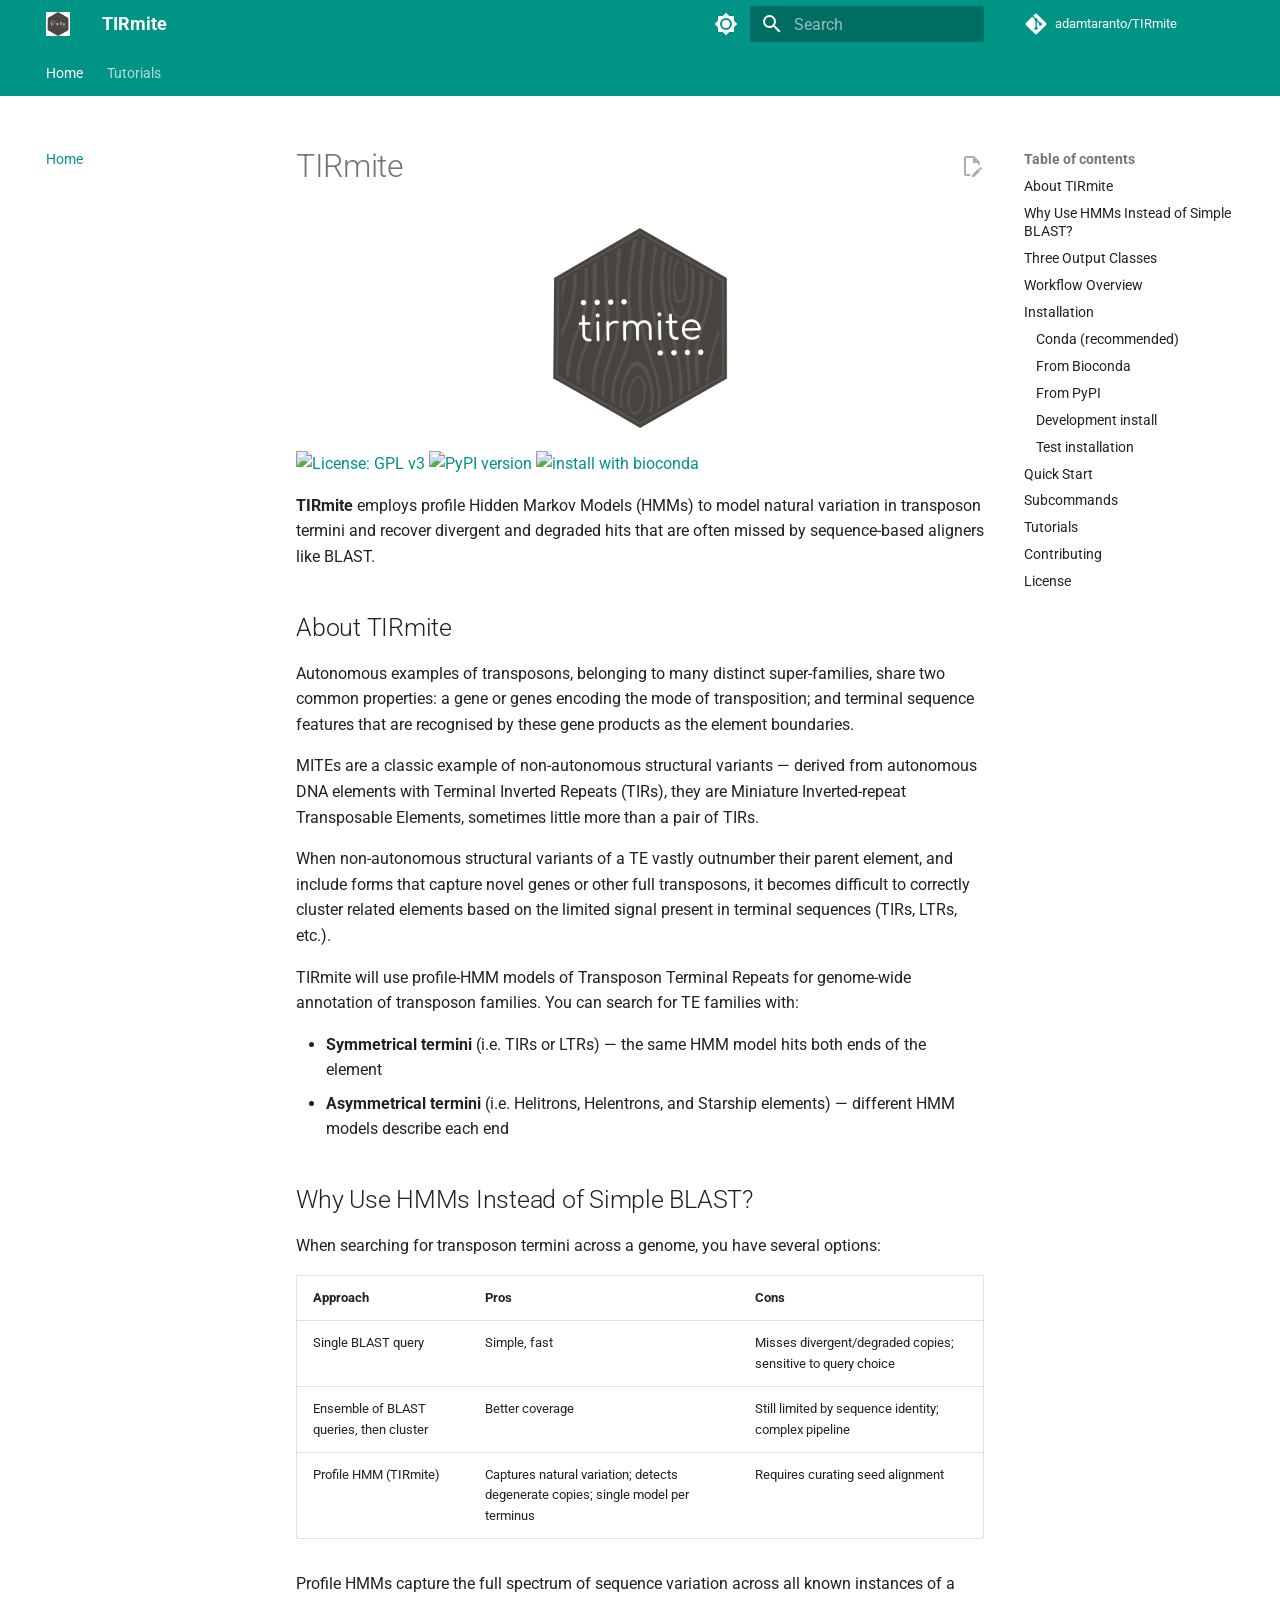
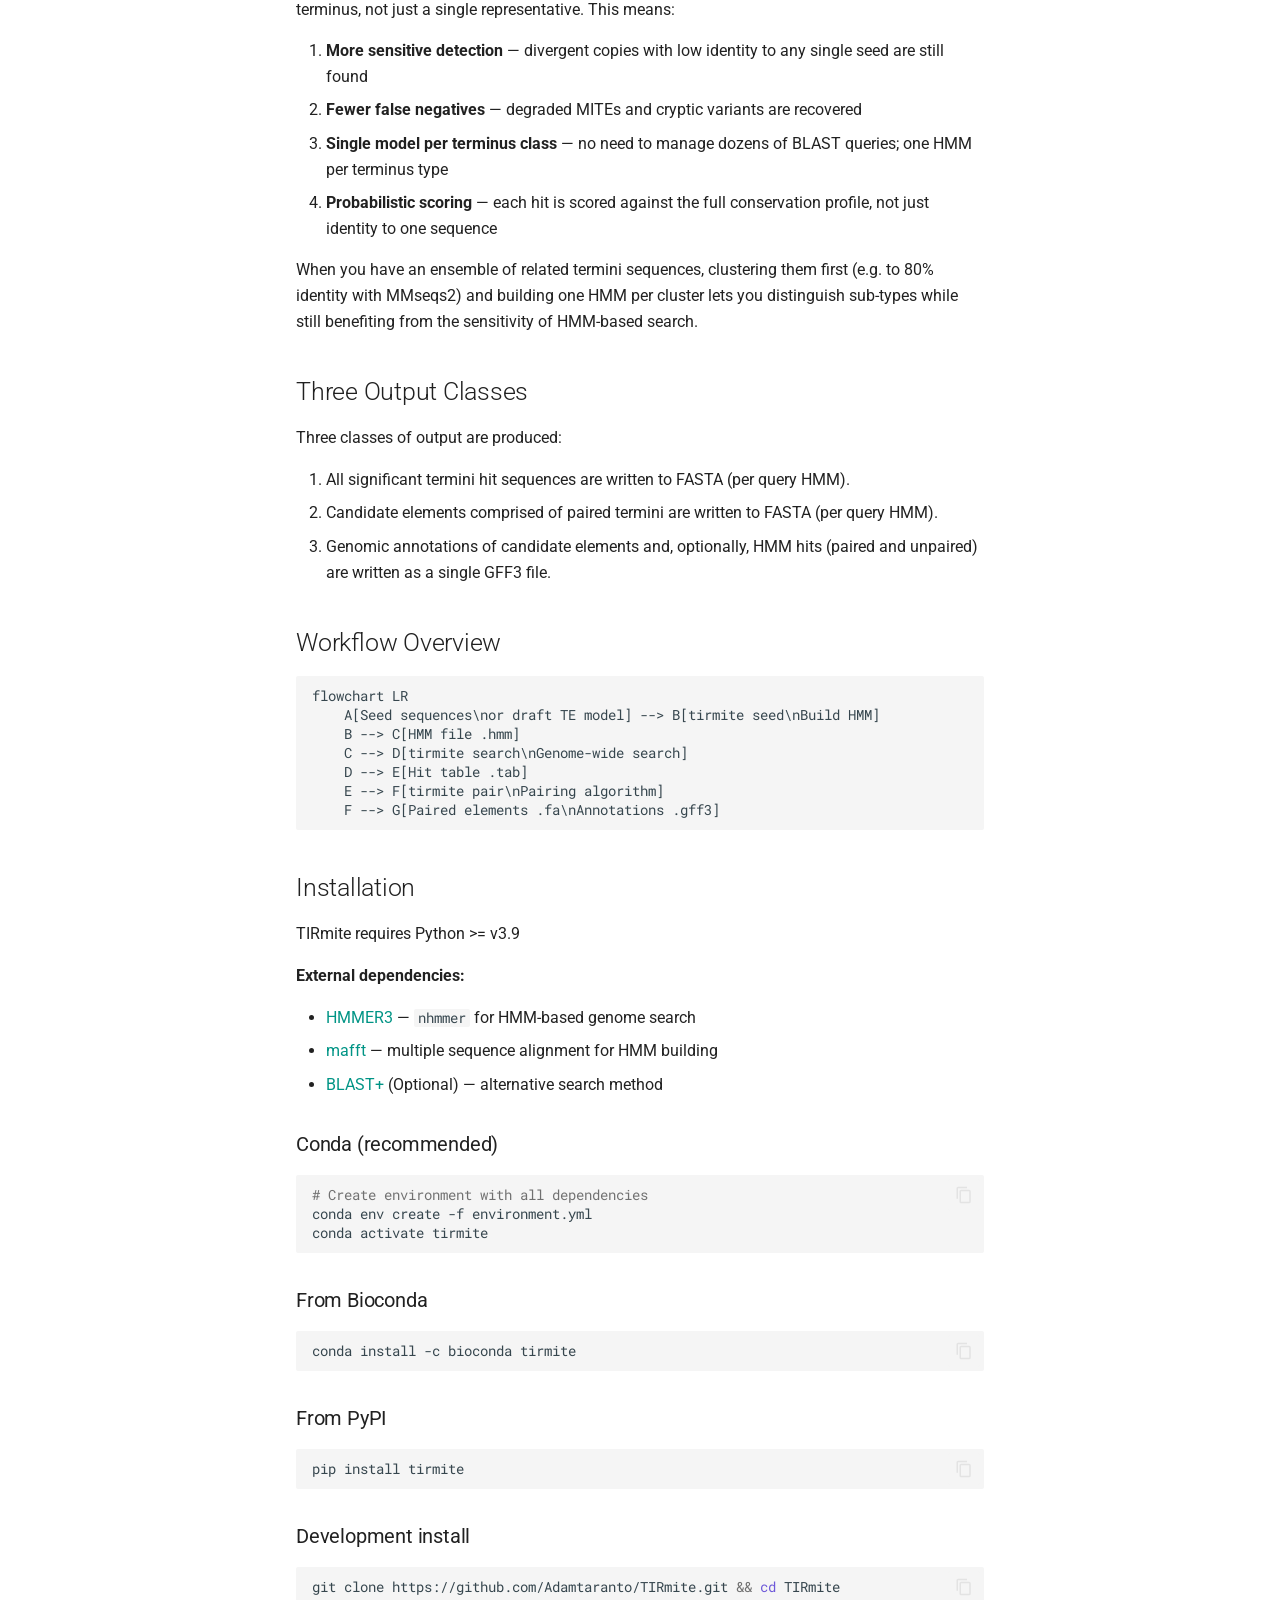
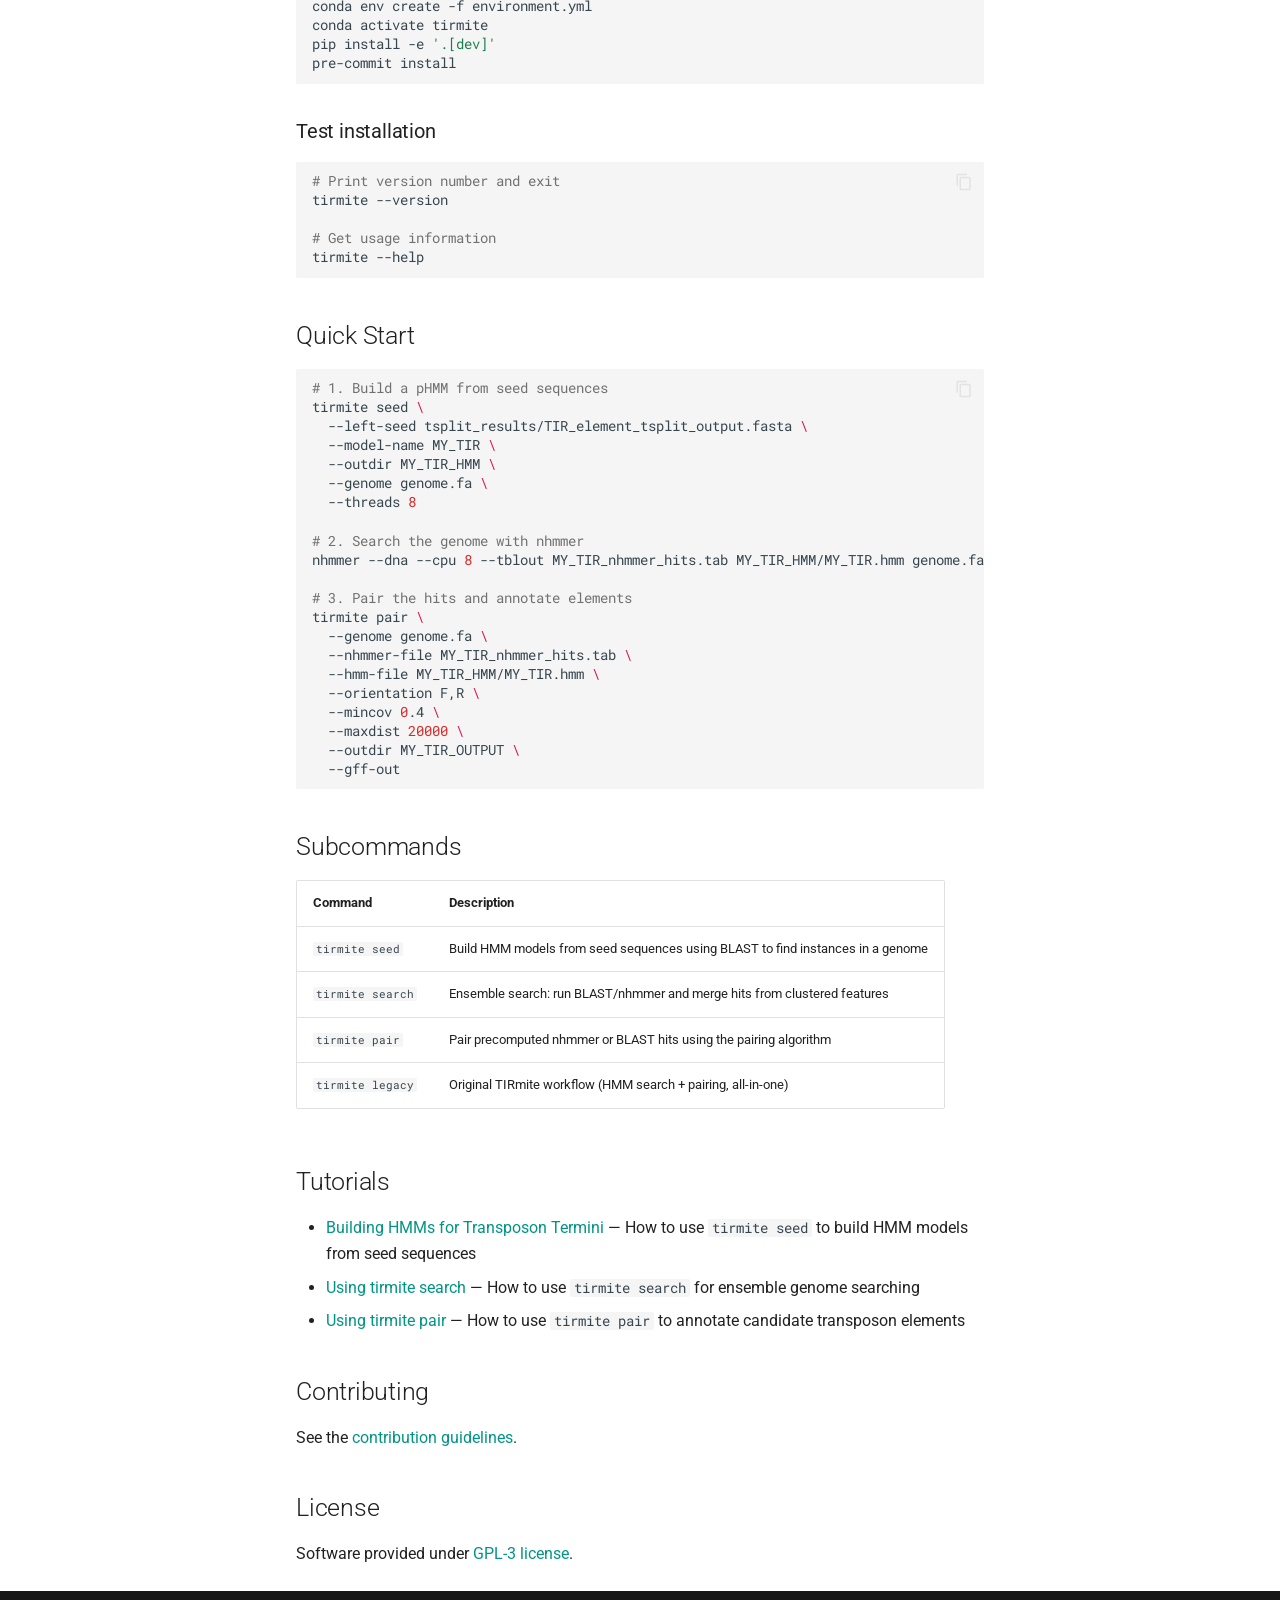
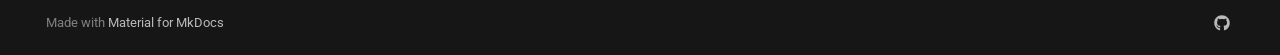
==== index.html @ 6773e0d7 "Deployed 246acc9 with MkDocs version: 1.6.1" ====
<!doctype html>
<html lang="en" class="no-js">
  <head>
    
      <meta charset="utf-8">
      <meta name="viewport" content="width=device-width,initial-scale=1">
      
        <meta name="description" content="Map profile HMMs of transposon termini to genomic sequences for annotation of cryptic transposon variants.">
      
      
        <meta name="author" content="Adam Taranto">
      
      
        <link rel="canonical" href="https://adamtaranto.github.io/TIRmite/">
      
      
      
        <link rel="next" href="tutorials/building-hmms/">
      
      
        
      
      
      <link rel="icon" href="tirmite_hexlogo.jpg">
      <meta name="generator" content="mkdocs-1.6.1, mkdocs-material-9.7.6">
    
    
      
        <title>TIRmite</title>
      
    
    
      <link rel="stylesheet" href="assets/stylesheets/main.484c7ddc.min.css">
      
        
        <link rel="stylesheet" href="assets/stylesheets/palette.ab4e12ef.min.css">
      
      


    
    
      
    
    
      
        
        
        <link rel="preconnect" href="https://fonts.gstatic.com" crossorigin>
        <link rel="stylesheet" href="https://fonts.googleapis.com/css?family=Roboto:300,300i,400,400i,700,700i%7CRoboto+Mono:400,400i,700,700i&display=fallback">
        <style>:root{--md-text-font:"Roboto";--md-code-font:"Roboto Mono"}</style>
      
    
    
    <script>__md_scope=new URL(".",location),__md_hash=e=>[...e].reduce(((e,_)=>(e<<5)-e+_.charCodeAt(0)),0),__md_get=(e,_=localStorage,t=__md_scope)=>JSON.parse(_.getItem(t.pathname+"."+e)),__md_set=(e,_,t=localStorage,a=__md_scope)=>{try{t.setItem(a.pathname+"."+e,JSON.stringify(_))}catch(e){}}</script>
    
      

    
    
  </head>
  
  
    
    
      
    
    
    
    
    <body dir="ltr" data-md-color-scheme="default" data-md-color-primary="teal" data-md-color-accent="cyan">
  
    
    <input class="md-toggle" data-md-toggle="drawer" type="checkbox" id="__drawer" autocomplete="off">
    <input class="md-toggle" data-md-toggle="search" type="checkbox" id="__search" autocomplete="off">
    <label class="md-overlay" for="__drawer"></label>
    <div data-md-component="skip">
      
        
        <a href="#tirmite" class="md-skip">
          Skip to content
        </a>
      
    </div>
    <div data-md-component="announce">
      
    </div>
    
    
      

<header class="md-header" data-md-component="header">
  <nav class="md-header__inner md-grid" aria-label="Header">
    <a href="." title="TIRmite" class="md-header__button md-logo" aria-label="TIRmite" data-md-component="logo">
      
  <img src="tirmite_hexlogo.jpg" alt="logo">

    </a>
    <label class="md-header__button md-icon" for="__drawer">
      
      <svg xmlns="http://www.w3.org/2000/svg" viewBox="0 0 24 24"><path d="M3 6h18v2H3zm0 5h18v2H3zm0 5h18v2H3z"/></svg>
    </label>
    <div class="md-header__title" data-md-component="header-title">
      <div class="md-header__ellipsis">
        <div class="md-header__topic">
          <span class="md-ellipsis">
            TIRmite
          </span>
        </div>
        <div class="md-header__topic" data-md-component="header-topic">
          <span class="md-ellipsis">
            
              Home
            
          </span>
        </div>
      </div>
    </div>
    
      
        <form class="md-header__option" data-md-component="palette">
  
    
    
    
    <input class="md-option" data-md-color-media="(prefers-color-scheme: light)" data-md-color-scheme="default" data-md-color-primary="teal" data-md-color-accent="cyan"  aria-label="Switch to dark mode"  type="radio" name="__palette" id="__palette_0">
    
      <label class="md-header__button md-icon" title="Switch to dark mode" for="__palette_1" hidden>
        <svg xmlns="http://www.w3.org/2000/svg" viewBox="0 0 24 24"><path d="M12 8a4 4 0 0 0-4 4 4 4 0 0 0 4 4 4 4 0 0 0 4-4 4 4 0 0 0-4-4m0 10a6 6 0 0 1-6-6 6 6 0 0 1 6-6 6 6 0 0 1 6 6 6 6 0 0 1-6 6m8-9.31V4h-4.69L12 .69 8.69 4H4v4.69L.69 12 4 15.31V20h4.69L12 23.31 15.31 20H20v-4.69L23.31 12z"/></svg>
      </label>
    
  
    
    
    
    <input class="md-option" data-md-color-media="(prefers-color-scheme: dark)" data-md-color-scheme="slate" data-md-color-primary="teal" data-md-color-accent="cyan"  aria-label="Switch to light mode"  type="radio" name="__palette" id="__palette_1">
    
      <label class="md-header__button md-icon" title="Switch to light mode" for="__palette_0" hidden>
        <svg xmlns="http://www.w3.org/2000/svg" viewBox="0 0 24 24"><path d="M12 18c-.89 0-1.74-.2-2.5-.55C11.56 16.5 13 14.42 13 12s-1.44-4.5-3.5-5.45C10.26 6.2 11.11 6 12 6a6 6 0 0 1 6 6 6 6 0 0 1-6 6m8-9.31V4h-4.69L12 .69 8.69 4H4v4.69L.69 12 4 15.31V20h4.69L12 23.31 15.31 20H20v-4.69L23.31 12z"/></svg>
      </label>
    
  
</form>
      
    
    
      <script>var palette=__md_get("__palette");if(palette&&palette.color){if("(prefers-color-scheme)"===palette.color.media){var media=matchMedia("(prefers-color-scheme: light)"),input=document.querySelector(media.matches?"[data-md-color-media='(prefers-color-scheme: light)']":"[data-md-color-media='(prefers-color-scheme: dark)']");palette.color.media=input.getAttribute("data-md-color-media"),palette.color.scheme=input.getAttribute("data-md-color-scheme"),palette.color.primary=input.getAttribute("data-md-color-primary"),palette.color.accent=input.getAttribute("data-md-color-accent")}for(var[key,value]of Object.entries(palette.color))document.body.setAttribute("data-md-color-"+key,value)}</script>
    
    
    
      
      
        <label class="md-header__button md-icon" for="__search">
          
          <svg xmlns="http://www.w3.org/2000/svg" viewBox="0 0 24 24"><path d="M9.5 3A6.5 6.5 0 0 1 16 9.5c0 1.61-.59 3.09-1.56 4.23l.27.27h.79l5 5-1.5 1.5-5-5v-.79l-.27-.27A6.52 6.52 0 0 1 9.5 16 6.5 6.5 0 0 1 3 9.5 6.5 6.5 0 0 1 9.5 3m0 2C7 5 5 7 5 9.5S7 14 9.5 14 14 12 14 9.5 12 5 9.5 5"/></svg>
        </label>
        <div class="md-search" data-md-component="search" role="dialog">
  <label class="md-search__overlay" for="__search"></label>
  <div class="md-search__inner" role="search">
    <form class="md-search__form" name="search">
      <input type="text" class="md-search__input" name="query" aria-label="Search" placeholder="Search" autocapitalize="off" autocorrect="off" autocomplete="off" spellcheck="false" data-md-component="search-query" required>
      <label class="md-search__icon md-icon" for="__search">
        
        <svg xmlns="http://www.w3.org/2000/svg" viewBox="0 0 24 24"><path d="M9.5 3A6.5 6.5 0 0 1 16 9.5c0 1.61-.59 3.09-1.56 4.23l.27.27h.79l5 5-1.5 1.5-5-5v-.79l-.27-.27A6.52 6.52 0 0 1 9.5 16 6.5 6.5 0 0 1 3 9.5 6.5 6.5 0 0 1 9.5 3m0 2C7 5 5 7 5 9.5S7 14 9.5 14 14 12 14 9.5 12 5 9.5 5"/></svg>
        
        <svg xmlns="http://www.w3.org/2000/svg" viewBox="0 0 24 24"><path d="M20 11v2H8l5.5 5.5-1.42 1.42L4.16 12l7.92-7.92L13.5 5.5 8 11z"/></svg>
      </label>
      <nav class="md-search__options" aria-label="Search">
        
          <a href="javascript:void(0)" class="md-search__icon md-icon" title="Share" aria-label="Share" data-clipboard data-clipboard-text="" data-md-component="search-share" tabindex="-1">
            
            <svg xmlns="http://www.w3.org/2000/svg" viewBox="0 0 24 24"><path d="M18 16.08c-.76 0-1.44.3-1.96.77L8.91 12.7c.05-.23.09-.46.09-.7s-.04-.47-.09-.7l7.05-4.11c.54.5 1.25.81 2.04.81a3 3 0 0 0 3-3 3 3 0 0 0-3-3 3 3 0 0 0-3 3c0 .24.04.47.09.7L8.04 9.81C7.5 9.31 6.79 9 6 9a3 3 0 0 0-3 3 3 3 0 0 0 3 3c.79 0 1.5-.31 2.04-.81l7.12 4.15c-.05.21-.08.43-.08.66 0 1.61 1.31 2.91 2.92 2.91s2.92-1.3 2.92-2.91A2.92 2.92 0 0 0 18 16.08"/></svg>
          </a>
        
        <button type="reset" class="md-search__icon md-icon" title="Clear" aria-label="Clear" tabindex="-1">
          
          <svg xmlns="http://www.w3.org/2000/svg" viewBox="0 0 24 24"><path d="M19 6.41 17.59 5 12 10.59 6.41 5 5 6.41 10.59 12 5 17.59 6.41 19 12 13.41 17.59 19 19 17.59 13.41 12z"/></svg>
        </button>
      </nav>
      
    </form>
    <div class="md-search__output">
      <div class="md-search__scrollwrap" tabindex="0" data-md-scrollfix>
        <div class="md-search-result" data-md-component="search-result">
          <div class="md-search-result__meta">
            Initializing search
          </div>
          <ol class="md-search-result__list" role="presentation"></ol>
        </div>
      </div>
    </div>
  </div>
</div>
      
    
    
      <div class="md-header__source">
        <a href="https://github.com/Adamtaranto/TIRmite" title="Go to repository" class="md-source" data-md-component="source">
  <div class="md-source__icon md-icon">
    
    <svg xmlns="http://www.w3.org/2000/svg" viewBox="0 0 448 512"><!--! Font Awesome Free 7.1.0 by @fontawesome - https://fontawesome.com License - https://fontawesome.com/license/free (Icons: CC BY 4.0, Fonts: SIL OFL 1.1, Code: MIT License) Copyright 2025 Fonticons, Inc.--><path d="M439.6 236.1 244 40.5c-5.4-5.5-12.8-8.5-20.4-8.5s-15 3-20.4 8.4L162.5 81l51.5 51.5c27.1-9.1 52.7 16.8 43.4 43.7l49.7 49.7c34.2-11.8 61.2 31 35.5 56.7-26.5 26.5-70.2-2.9-56-37.3L240.3 199v121.9c25.3 12.5 22.3 41.8 9.1 55-6.4 6.4-15.2 10.1-24.3 10.1s-17.8-3.6-24.3-10.1c-17.6-17.6-11.1-46.9 11.2-56v-123c-20.8-8.5-24.6-30.7-18.6-45L142.6 101 8.5 235.1C3 240.6 0 247.9 0 255.5s3 15 8.5 20.4l195.6 195.7c5.4 5.4 12.7 8.4 20.4 8.4s15-3 20.4-8.4l194.7-194.7c5.4-5.4 8.4-12.8 8.4-20.4s-3-15-8.4-20.4"/></svg>
  </div>
  <div class="md-source__repository">
    adamtaranto/TIRmite
  </div>
</a>
      </div>
    
  </nav>
  
</header>
    
    <div class="md-container" data-md-component="container">
      
      
        
          
            
<nav class="md-tabs" aria-label="Tabs" data-md-component="tabs">
  <div class="md-grid">
    <ul class="md-tabs__list">
      
        
  
  
  
    
  
  
    <li class="md-tabs__item md-tabs__item--active">
      <a href="." class="md-tabs__link">
        
  
  
    
  
  Home

      </a>
    </li>
  

      
        
  
  
  
  
    
    
      <li class="md-tabs__item">
        <a href="tutorials/building-hmms/" class="md-tabs__link">
          
  
  
  Tutorials

        </a>
      </li>
    
  

      
    </ul>
  </div>
</nav>
          
        
      
      <main class="md-main" data-md-component="main">
        <div class="md-main__inner md-grid">
          
            
              
              <div class="md-sidebar md-sidebar--primary" data-md-component="sidebar" data-md-type="navigation" >
                <div class="md-sidebar__scrollwrap">
                  <div class="md-sidebar__inner">
                    


  


<nav class="md-nav md-nav--primary md-nav--lifted" aria-label="Navigation" data-md-level="0">
  <label class="md-nav__title" for="__drawer">
    <a href="." title="TIRmite" class="md-nav__button md-logo" aria-label="TIRmite" data-md-component="logo">
      
  <img src="tirmite_hexlogo.jpg" alt="logo">

    </a>
    TIRmite
  </label>
  
    <div class="md-nav__source">
      <a href="https://github.com/Adamtaranto/TIRmite" title="Go to repository" class="md-source" data-md-component="source">
  <div class="md-source__icon md-icon">
    
    <svg xmlns="http://www.w3.org/2000/svg" viewBox="0 0 448 512"><!--! Font Awesome Free 7.1.0 by @fontawesome - https://fontawesome.com License - https://fontawesome.com/license/free (Icons: CC BY 4.0, Fonts: SIL OFL 1.1, Code: MIT License) Copyright 2025 Fonticons, Inc.--><path d="M439.6 236.1 244 40.5c-5.4-5.5-12.8-8.5-20.4-8.5s-15 3-20.4 8.4L162.5 81l51.5 51.5c27.1-9.1 52.7 16.8 43.4 43.7l49.7 49.7c34.2-11.8 61.2 31 35.5 56.7-26.5 26.5-70.2-2.9-56-37.3L240.3 199v121.9c25.3 12.5 22.3 41.8 9.1 55-6.4 6.4-15.2 10.1-24.3 10.1s-17.8-3.6-24.3-10.1c-17.6-17.6-11.1-46.9 11.2-56v-123c-20.8-8.5-24.6-30.7-18.6-45L142.6 101 8.5 235.1C3 240.6 0 247.9 0 255.5s3 15 8.5 20.4l195.6 195.7c5.4 5.4 12.7 8.4 20.4 8.4s15-3 20.4-8.4l194.7-194.7c5.4-5.4 8.4-12.8 8.4-20.4s-3-15-8.4-20.4"/></svg>
  </div>
  <div class="md-source__repository">
    adamtaranto/TIRmite
  </div>
</a>
    </div>
  
  <ul class="md-nav__list" data-md-scrollfix>
    
      
      
  
  
    
  
  
  
    <li class="md-nav__item md-nav__item--active">
      
      <input class="md-nav__toggle md-toggle" type="checkbox" id="__toc">
      
      
        
      
      
        <label class="md-nav__link md-nav__link--active" for="__toc">
          
  
  
  <span class="md-ellipsis">
    
  
    Home
  

    
  </span>
  
  

          <span class="md-nav__icon md-icon"></span>
        </label>
      
      <a href="." class="md-nav__link md-nav__link--active">
        
  
  
  <span class="md-ellipsis">
    
  
    Home
  

    
  </span>
  
  

      </a>
      
        

<nav class="md-nav md-nav--secondary" aria-label="Table of contents">
  
  
  
    
  
  
    <label class="md-nav__title" for="__toc">
      <span class="md-nav__icon md-icon"></span>
      Table of contents
    </label>
    <ul class="md-nav__list" data-md-component="toc" data-md-scrollfix>
      
        <li class="md-nav__item">
  <a href="#about-tirmite" class="md-nav__link">
    <span class="md-ellipsis">
      
        About TIRmite
      
    </span>
  </a>
  
</li>
      
        <li class="md-nav__item">
  <a href="#why-use-hmms-instead-of-simple-blast" class="md-nav__link">
    <span class="md-ellipsis">
      
        Why Use HMMs Instead of Simple BLAST?
      
    </span>
  </a>
  
</li>
      
        <li class="md-nav__item">
  <a href="#three-output-classes" class="md-nav__link">
    <span class="md-ellipsis">
      
        Three Output Classes
      
    </span>
  </a>
  
</li>
      
        <li class="md-nav__item">
  <a href="#workflow-overview" class="md-nav__link">
    <span class="md-ellipsis">
      
        Workflow Overview
      
    </span>
  </a>
  
</li>
      
        <li class="md-nav__item">
  <a href="#installation" class="md-nav__link">
    <span class="md-ellipsis">
      
        Installation
      
    </span>
  </a>
  
    <nav class="md-nav" aria-label="Installation">
      <ul class="md-nav__list">
        
          <li class="md-nav__item">
  <a href="#conda-recommended" class="md-nav__link">
    <span class="md-ellipsis">
      
        Conda (recommended)
      
    </span>
  </a>
  
</li>
        
          <li class="md-nav__item">
  <a href="#from-bioconda" class="md-nav__link">
    <span class="md-ellipsis">
      
        From Bioconda
      
    </span>
  </a>
  
</li>
        
          <li class="md-nav__item">
  <a href="#from-pypi" class="md-nav__link">
    <span class="md-ellipsis">
      
        From PyPI
      
    </span>
  </a>
  
</li>
        
          <li class="md-nav__item">
  <a href="#development-install" class="md-nav__link">
    <span class="md-ellipsis">
      
        Development install
      
    </span>
  </a>
  
</li>
        
          <li class="md-nav__item">
  <a href="#test-installation" class="md-nav__link">
    <span class="md-ellipsis">
      
        Test installation
      
    </span>
  </a>
  
</li>
        
      </ul>
    </nav>
  
</li>
      
        <li class="md-nav__item">
  <a href="#quick-start" class="md-nav__link">
    <span class="md-ellipsis">
      
        Quick Start
      
    </span>
  </a>
  
</li>
      
        <li class="md-nav__item">
  <a href="#subcommands" class="md-nav__link">
    <span class="md-ellipsis">
      
        Subcommands
      
    </span>
  </a>
  
</li>
      
        <li class="md-nav__item">
  <a href="#tutorials" class="md-nav__link">
    <span class="md-ellipsis">
      
        Tutorials
      
    </span>
  </a>
  
</li>
      
        <li class="md-nav__item">
  <a href="#contributing" class="md-nav__link">
    <span class="md-ellipsis">
      
        Contributing
      
    </span>
  </a>
  
</li>
      
        <li class="md-nav__item">
  <a href="#license" class="md-nav__link">
    <span class="md-ellipsis">
      
        License
      
    </span>
  </a>
  
</li>
      
    </ul>
  
</nav>
      
    </li>
  

    
      
      
  
  
  
  
    
    
    
    
      
      
        
      
    
    
    <li class="md-nav__item md-nav__item--nested">
      
        
        
          
        
        <input class="md-nav__toggle md-toggle md-toggle--indeterminate" type="checkbox" id="__nav_2" >
        
          
          <label class="md-nav__link" for="__nav_2" id="__nav_2_label" tabindex="0">
            
  
  
  <span class="md-ellipsis">
    
  
    Tutorials
  

    
  </span>
  
  

            <span class="md-nav__icon md-icon"></span>
          </label>
        
        <nav class="md-nav" data-md-level="1" aria-labelledby="__nav_2_label" aria-expanded="false">
          <label class="md-nav__title" for="__nav_2">
            <span class="md-nav__icon md-icon"></span>
            
  
    Tutorials
  

          </label>
          <ul class="md-nav__list" data-md-scrollfix>
            
              
                
  
  
  
  
    <li class="md-nav__item">
      <a href="tutorials/building-hmms/" class="md-nav__link">
        
  
  
  <span class="md-ellipsis">
    
  
    Building HMMs for Transposon Termini
  

    
  </span>
  
  

      </a>
    </li>
  

              
            
              
                
  
  
  
  
    <li class="md-nav__item">
      <a href="tutorials/tirmite-search/" class="md-nav__link">
        
  
  
  <span class="md-ellipsis">
    
  
    Using tirmite search
  

    
  </span>
  
  

      </a>
    </li>
  

              
            
              
                
  
  
  
  
    <li class="md-nav__item">
      <a href="tutorials/tirmite-pair/" class="md-nav__link">
        
  
  
  <span class="md-ellipsis">
    
  
    Using tirmite pair
  

    
  </span>
  
  

      </a>
    </li>
  

              
            
              
                
  
  
  
  
    <li class="md-nav__item">
      <a href="tutorials/tirmite-validate/" class="md-nav__link">
        
  
  
  <span class="md-ellipsis">
    
  
    Reconstructing and Validating Target Sites
  

    
  </span>
  
  

      </a>
    </li>
  

              
            
          </ul>
        </nav>
      
    </li>
  

    
  </ul>
</nav>
                  </div>
                </div>
              </div>
            
            
              
              <div class="md-sidebar md-sidebar--secondary" data-md-component="sidebar" data-md-type="toc" >
                <div class="md-sidebar__scrollwrap">
                  <div class="md-sidebar__inner">
                    

<nav class="md-nav md-nav--secondary" aria-label="Table of contents">
  
  
  
    
  
  
    <label class="md-nav__title" for="__toc">
      <span class="md-nav__icon md-icon"></span>
      Table of contents
    </label>
    <ul class="md-nav__list" data-md-component="toc" data-md-scrollfix>
      
        <li class="md-nav__item">
  <a href="#about-tirmite" class="md-nav__link">
    <span class="md-ellipsis">
      
        About TIRmite
      
    </span>
  </a>
  
</li>
      
        <li class="md-nav__item">
  <a href="#why-use-hmms-instead-of-simple-blast" class="md-nav__link">
    <span class="md-ellipsis">
      
        Why Use HMMs Instead of Simple BLAST?
      
    </span>
  </a>
  
</li>
      
        <li class="md-nav__item">
  <a href="#three-output-classes" class="md-nav__link">
    <span class="md-ellipsis">
      
        Three Output Classes
      
    </span>
  </a>
  
</li>
      
        <li class="md-nav__item">
  <a href="#workflow-overview" class="md-nav__link">
    <span class="md-ellipsis">
      
        Workflow Overview
      
    </span>
  </a>
  
</li>
      
        <li class="md-nav__item">
  <a href="#installation" class="md-nav__link">
    <span class="md-ellipsis">
      
        Installation
      
    </span>
  </a>
  
    <nav class="md-nav" aria-label="Installation">
      <ul class="md-nav__list">
        
          <li class="md-nav__item">
  <a href="#conda-recommended" class="md-nav__link">
    <span class="md-ellipsis">
      
        Conda (recommended)
      
    </span>
  </a>
  
</li>
        
          <li class="md-nav__item">
  <a href="#from-bioconda" class="md-nav__link">
    <span class="md-ellipsis">
      
        From Bioconda
      
    </span>
  </a>
  
</li>
        
          <li class="md-nav__item">
  <a href="#from-pypi" class="md-nav__link">
    <span class="md-ellipsis">
      
        From PyPI
      
    </span>
  </a>
  
</li>
        
          <li class="md-nav__item">
  <a href="#development-install" class="md-nav__link">
    <span class="md-ellipsis">
      
        Development install
      
    </span>
  </a>
  
</li>
        
          <li class="md-nav__item">
  <a href="#test-installation" class="md-nav__link">
    <span class="md-ellipsis">
      
        Test installation
      
    </span>
  </a>
  
</li>
        
      </ul>
    </nav>
  
</li>
      
        <li class="md-nav__item">
  <a href="#quick-start" class="md-nav__link">
    <span class="md-ellipsis">
      
        Quick Start
      
    </span>
  </a>
  
</li>
      
        <li class="md-nav__item">
  <a href="#subcommands" class="md-nav__link">
    <span class="md-ellipsis">
      
        Subcommands
      
    </span>
  </a>
  
</li>
      
        <li class="md-nav__item">
  <a href="#tutorials" class="md-nav__link">
    <span class="md-ellipsis">
      
        Tutorials
      
    </span>
  </a>
  
</li>
      
        <li class="md-nav__item">
  <a href="#contributing" class="md-nav__link">
    <span class="md-ellipsis">
      
        Contributing
      
    </span>
  </a>
  
</li>
      
        <li class="md-nav__item">
  <a href="#license" class="md-nav__link">
    <span class="md-ellipsis">
      
        License
      
    </span>
  </a>
  
</li>
      
    </ul>
  
</nav>
                  </div>
                </div>
              </div>
            
          
          
            <div class="md-content" data-md-component="content">
              
              <article class="md-content__inner md-typeset">
                
                  


  
    <a href="https://github.com/Adamtaranto/TIRmite/edit/main/docs/index.md" title="Edit this page" class="md-content__button md-icon" rel="edit">
      
      <svg xmlns="http://www.w3.org/2000/svg" viewBox="0 0 24 24"><path d="M10 20H6V4h7v5h5v3.1l2-2V8l-6-6H6c-1.1 0-2 .9-2 2v16c0 1.1.9 2 2 2h4zm10.2-7c.1 0 .3.1.4.2l1.3 1.3c.2.2.2.6 0 .8l-1 1-2.1-2.1 1-1c.1-.1.2-.2.4-.2m0 3.9L14.1 23H12v-2.1l6.1-6.1z"/></svg>
    </a>
  
  


<h1 id="tirmite">TIRmite<a class="headerlink" href="#tirmite" title="Permanent link">&para;</a></h1>
<p align="center">
<img src="tirmite_hexlogo.jpg" width="200" title="TIRmite logo" />
</p>

<p><a href="https://www.gnu.org/licenses/gpl-3.0"><img alt="License: GPL v3" src="https://img.shields.io/badge/License-GPLv3-blue.svg" /></a>
<a href="https://badge.fury.io/py/TIRmite"><img alt="PyPI version" src="https://badge.fury.io/py/TIRmite.svg" /></a>
<a href="http://bioconda.github.io/recipes/tirmite/README.html"><img alt="install with bioconda" src="https://img.shields.io/badge/install%20with-bioconda-brightgreen.svg?style=flat" /></a></p>
<p><strong>TIRmite</strong> employs profile Hidden Markov Models (HMMs) to model natural variation in transposon termini and recover divergent and degraded hits that are often missed by sequence-based aligners like BLAST.</p>
<h2 id="about-tirmite">About TIRmite<a class="headerlink" href="#about-tirmite" title="Permanent link">&para;</a></h2>
<p>Autonomous examples of transposons, belonging to many distinct super-families, share two common properties: a gene or genes encoding the mode of transposition; and terminal sequence features that are recognised by these gene products as the element boundaries.</p>
<p>MITEs are a classic example of non-autonomous structural variants — derived from autonomous DNA elements with Terminal Inverted Repeats (TIRs), they are Miniature Inverted-repeat Transposable Elements, sometimes little more than a pair of TIRs.</p>
<p>When non-autonomous structural variants of a TE vastly outnumber their parent element, and include forms that capture novel genes or other full transposons, it becomes difficult to correctly cluster related elements based on the limited signal present in terminal sequences (TIRs, LTRs, etc.).</p>
<p>TIRmite will use profile-HMM models of Transposon Terminal Repeats for genome-wide annotation of transposon families. You can search for TE families with:</p>
<ul>
<li><strong>Symmetrical termini</strong> (i.e. TIRs or LTRs) — the same HMM model hits both ends of the element</li>
<li><strong>Asymmetrical termini</strong> (i.e. Helitrons, Helentrons, and Starship elements) — different HMM models describe each end</li>
</ul>
<h2 id="why-use-hmms-instead-of-simple-blast">Why Use HMMs Instead of Simple BLAST?<a class="headerlink" href="#why-use-hmms-instead-of-simple-blast" title="Permanent link">&para;</a></h2>
<p>When searching for transposon termini across a genome, you have several options:</p>
<table>
<thead>
<tr>
<th>Approach</th>
<th>Pros</th>
<th>Cons</th>
</tr>
</thead>
<tbody>
<tr>
<td>Single BLAST query</td>
<td>Simple, fast</td>
<td>Misses divergent/degraded copies; sensitive to query choice</td>
</tr>
<tr>
<td>Ensemble of BLAST queries, then cluster</td>
<td>Better coverage</td>
<td>Still limited by sequence identity; complex pipeline</td>
</tr>
<tr>
<td>Profile HMM (TIRmite)</td>
<td>Captures natural variation; detects degenerate copies; single model per terminus</td>
<td>Requires curating seed alignment</td>
</tr>
</tbody>
</table>
<p>Profile HMMs capture the full spectrum of sequence variation across all known instances of a terminus, not just a single representative. This means:</p>
<ol>
<li><strong>More sensitive detection</strong> — divergent copies with low identity to any single seed are still found</li>
<li><strong>Fewer false negatives</strong> — degraded MITEs and cryptic variants are recovered</li>
<li><strong>Single model per terminus class</strong> — no need to manage dozens of BLAST queries; one HMM per terminus type</li>
<li><strong>Probabilistic scoring</strong> — each hit is scored against the full conservation profile, not just identity to one sequence</li>
</ol>
<p>When you have an ensemble of related termini sequences, clustering them first (e.g. to 80% identity with MMseqs2) and building one HMM per cluster lets you distinguish sub-types while still benefiting from the sensitivity of HMM-based search.</p>
<h2 id="three-output-classes">Three Output Classes<a class="headerlink" href="#three-output-classes" title="Permanent link">&para;</a></h2>
<p>Three classes of output are produced:</p>
<ol>
<li>All significant termini hit sequences are written to FASTA (per query HMM).</li>
<li>Candidate elements comprised of paired termini are written to FASTA (per query HMM).</li>
<li>Genomic annotations of candidate elements and, optionally, HMM hits (paired and unpaired) are written as a single GFF3 file.</li>
</ol>
<h2 id="workflow-overview">Workflow Overview<a class="headerlink" href="#workflow-overview" title="Permanent link">&para;</a></h2>
<pre class="mermaid"><code>flowchart LR
    A[Seed sequences\nor draft TE model] --&gt; B[tirmite seed\nBuild HMM]
    B --&gt; C[HMM file .hmm]
    C --&gt; D[tirmite search\nGenome-wide search]
    D --&gt; E[Hit table .tab]
    E --&gt; F[tirmite pair\nPairing algorithm]
    F --&gt; G[Paired elements .fa\nAnnotations .gff3]</code></pre>
<h2 id="installation">Installation<a class="headerlink" href="#installation" title="Permanent link">&para;</a></h2>
<p>TIRmite requires Python &gt;= v3.9</p>
<p><strong>External dependencies:</strong></p>
<ul>
<li><a href="http://hmmer.org">HMMER3</a> — <code>nhmmer</code> for HMM-based genome search</li>
<li><a href="https://mafft.cbrc.jp/alignment/software/">mafft</a> — multiple sequence alignment for HMM building</li>
<li><a href="https://ftp.ncbi.nlm.nih.gov/blast/executables/blast+/LATEST/">BLAST+</a> (Optional) — alternative search method</li>
</ul>
<h3 id="conda-recommended">Conda (recommended)<a class="headerlink" href="#conda-recommended" title="Permanent link">&para;</a></h3>
<div class="highlight"><pre><span></span><code><a id="__codelineno-0-1" name="__codelineno-0-1" href="#__codelineno-0-1"></a><span class="c1"># Create environment with all dependencies</span>
<a id="__codelineno-0-2" name="__codelineno-0-2" href="#__codelineno-0-2"></a>conda<span class="w"> </span>env<span class="w"> </span>create<span class="w"> </span>-f<span class="w"> </span>environment.yml
<a id="__codelineno-0-3" name="__codelineno-0-3" href="#__codelineno-0-3"></a>conda<span class="w"> </span>activate<span class="w"> </span>tirmite
</code></pre></div>
<h3 id="from-bioconda">From Bioconda<a class="headerlink" href="#from-bioconda" title="Permanent link">&para;</a></h3>
<div class="highlight"><pre><span></span><code><a id="__codelineno-1-1" name="__codelineno-1-1" href="#__codelineno-1-1"></a>conda<span class="w"> </span>install<span class="w"> </span>-c<span class="w"> </span>bioconda<span class="w"> </span>tirmite
</code></pre></div>
<h3 id="from-pypi">From PyPI<a class="headerlink" href="#from-pypi" title="Permanent link">&para;</a></h3>
<div class="highlight"><pre><span></span><code><a id="__codelineno-2-1" name="__codelineno-2-1" href="#__codelineno-2-1"></a>pip<span class="w"> </span>install<span class="w"> </span>tirmite
</code></pre></div>
<h3 id="development-install">Development install<a class="headerlink" href="#development-install" title="Permanent link">&para;</a></h3>
<div class="highlight"><pre><span></span><code><a id="__codelineno-3-1" name="__codelineno-3-1" href="#__codelineno-3-1"></a>git<span class="w"> </span>clone<span class="w"> </span>https://github.com/Adamtaranto/TIRmite.git<span class="w"> </span><span class="o">&amp;&amp;</span><span class="w"> </span><span class="nb">cd</span><span class="w"> </span>TIRmite
<a id="__codelineno-3-2" name="__codelineno-3-2" href="#__codelineno-3-2"></a>conda<span class="w"> </span>env<span class="w"> </span>create<span class="w"> </span>-f<span class="w"> </span>environment.yml
<a id="__codelineno-3-3" name="__codelineno-3-3" href="#__codelineno-3-3"></a>conda<span class="w"> </span>activate<span class="w"> </span>tirmite
<a id="__codelineno-3-4" name="__codelineno-3-4" href="#__codelineno-3-4"></a>pip<span class="w"> </span>install<span class="w"> </span>-e<span class="w"> </span><span class="s1">&#39;.[dev]&#39;</span>
<a id="__codelineno-3-5" name="__codelineno-3-5" href="#__codelineno-3-5"></a>pre-commit<span class="w"> </span>install
</code></pre></div>
<h3 id="test-installation">Test installation<a class="headerlink" href="#test-installation" title="Permanent link">&para;</a></h3>
<div class="highlight"><pre><span></span><code><a id="__codelineno-4-1" name="__codelineno-4-1" href="#__codelineno-4-1"></a><span class="c1"># Print version number and exit</span>
<a id="__codelineno-4-2" name="__codelineno-4-2" href="#__codelineno-4-2"></a>tirmite<span class="w"> </span>--version
<a id="__codelineno-4-3" name="__codelineno-4-3" href="#__codelineno-4-3"></a>
<a id="__codelineno-4-4" name="__codelineno-4-4" href="#__codelineno-4-4"></a><span class="c1"># Get usage information</span>
<a id="__codelineno-4-5" name="__codelineno-4-5" href="#__codelineno-4-5"></a>tirmite<span class="w"> </span>--help
</code></pre></div>
<h2 id="quick-start">Quick Start<a class="headerlink" href="#quick-start" title="Permanent link">&para;</a></h2>
<div class="highlight"><pre><span></span><code><a id="__codelineno-5-1" name="__codelineno-5-1" href="#__codelineno-5-1"></a><span class="c1"># 1. Build a pHMM from seed sequences</span>
<a id="__codelineno-5-2" name="__codelineno-5-2" href="#__codelineno-5-2"></a>tirmite<span class="w"> </span>seed<span class="w"> </span><span class="se">\</span>
<a id="__codelineno-5-3" name="__codelineno-5-3" href="#__codelineno-5-3"></a><span class="w">  </span>--left-seed<span class="w"> </span>tsplit_results/TIR_element_tsplit_output.fasta<span class="w"> </span><span class="se">\</span>
<a id="__codelineno-5-4" name="__codelineno-5-4" href="#__codelineno-5-4"></a><span class="w">  </span>--model-name<span class="w"> </span>MY_TIR<span class="w"> </span><span class="se">\</span>
<a id="__codelineno-5-5" name="__codelineno-5-5" href="#__codelineno-5-5"></a><span class="w">  </span>--outdir<span class="w"> </span>MY_TIR_HMM<span class="w"> </span><span class="se">\</span>
<a id="__codelineno-5-6" name="__codelineno-5-6" href="#__codelineno-5-6"></a><span class="w">  </span>--genome<span class="w"> </span>genome.fa<span class="w"> </span><span class="se">\</span>
<a id="__codelineno-5-7" name="__codelineno-5-7" href="#__codelineno-5-7"></a><span class="w">  </span>--threads<span class="w"> </span><span class="m">8</span>
<a id="__codelineno-5-8" name="__codelineno-5-8" href="#__codelineno-5-8"></a>
<a id="__codelineno-5-9" name="__codelineno-5-9" href="#__codelineno-5-9"></a><span class="c1"># 2. Search the genome with nhmmer</span>
<a id="__codelineno-5-10" name="__codelineno-5-10" href="#__codelineno-5-10"></a>nhmmer<span class="w"> </span>--dna<span class="w"> </span>--cpu<span class="w"> </span><span class="m">8</span><span class="w"> </span>--tblout<span class="w"> </span>MY_TIR_nhmmer_hits.tab<span class="w"> </span>MY_TIR_HMM/MY_TIR.hmm<span class="w"> </span>genome.fa
<a id="__codelineno-5-11" name="__codelineno-5-11" href="#__codelineno-5-11"></a>
<a id="__codelineno-5-12" name="__codelineno-5-12" href="#__codelineno-5-12"></a><span class="c1"># 3. Pair the hits and annotate elements</span>
<a id="__codelineno-5-13" name="__codelineno-5-13" href="#__codelineno-5-13"></a>tirmite<span class="w"> </span>pair<span class="w"> </span><span class="se">\</span>
<a id="__codelineno-5-14" name="__codelineno-5-14" href="#__codelineno-5-14"></a><span class="w">  </span>--genome<span class="w"> </span>genome.fa<span class="w"> </span><span class="se">\</span>
<a id="__codelineno-5-15" name="__codelineno-5-15" href="#__codelineno-5-15"></a><span class="w">  </span>--nhmmer-file<span class="w"> </span>MY_TIR_nhmmer_hits.tab<span class="w"> </span><span class="se">\</span>
<a id="__codelineno-5-16" name="__codelineno-5-16" href="#__codelineno-5-16"></a><span class="w">  </span>--hmm-file<span class="w"> </span>MY_TIR_HMM/MY_TIR.hmm<span class="w"> </span><span class="se">\</span>
<a id="__codelineno-5-17" name="__codelineno-5-17" href="#__codelineno-5-17"></a><span class="w">  </span>--orientation<span class="w"> </span>F,R<span class="w"> </span><span class="se">\</span>
<a id="__codelineno-5-18" name="__codelineno-5-18" href="#__codelineno-5-18"></a><span class="w">  </span>--mincov<span class="w"> </span><span class="m">0</span>.4<span class="w"> </span><span class="se">\</span>
<a id="__codelineno-5-19" name="__codelineno-5-19" href="#__codelineno-5-19"></a><span class="w">  </span>--maxdist<span class="w"> </span><span class="m">20000</span><span class="w"> </span><span class="se">\</span>
<a id="__codelineno-5-20" name="__codelineno-5-20" href="#__codelineno-5-20"></a><span class="w">  </span>--outdir<span class="w"> </span>MY_TIR_OUTPUT<span class="w"> </span><span class="se">\</span>
<a id="__codelineno-5-21" name="__codelineno-5-21" href="#__codelineno-5-21"></a><span class="w">  </span>--gff-out
</code></pre></div>
<h2 id="subcommands">Subcommands<a class="headerlink" href="#subcommands" title="Permanent link">&para;</a></h2>
<table>
<thead>
<tr>
<th>Command</th>
<th>Description</th>
</tr>
</thead>
<tbody>
<tr>
<td><code>tirmite seed</code></td>
<td>Build HMM models from seed sequences using BLAST to find instances in a genome</td>
</tr>
<tr>
<td><code>tirmite search</code></td>
<td>Ensemble search: run BLAST/nhmmer and merge hits from clustered features</td>
</tr>
<tr>
<td><code>tirmite pair</code></td>
<td>Pair precomputed nhmmer or BLAST hits using the pairing algorithm</td>
</tr>
<tr>
<td><code>tirmite legacy</code></td>
<td>Original TIRmite workflow (HMM search + pairing, all-in-one)</td>
</tr>
</tbody>
</table>
<h2 id="tutorials">Tutorials<a class="headerlink" href="#tutorials" title="Permanent link">&para;</a></h2>
<ul>
<li><a href="tutorials/building-hmms/">Building HMMs for Transposon Termini</a> — How to use <code>tirmite seed</code> to build HMM models from seed sequences</li>
<li><a href="tutorials/tirmite-search/">Using tirmite search</a> — How to use <code>tirmite search</code> for ensemble genome searching</li>
<li><a href="tutorials/tirmite-pair/">Using tirmite pair</a> — How to use <code>tirmite pair</code> to annotate candidate transposon elements</li>
</ul>
<h2 id="contributing">Contributing<a class="headerlink" href="#contributing" title="Permanent link">&para;</a></h2>
<p>See the <a href="https://github.com/Adamtaranto/TIRmite/blob/main/.github/CONTRIBUTING.md">contribution guidelines</a>.</p>
<h2 id="license">License<a class="headerlink" href="#license" title="Permanent link">&para;</a></h2>
<p>Software provided under <a href="https://www.gnu.org/licenses/gpl-3.0">GPL-3 license</a>.</p>












                
              </article>
            </div>
          
          
<script>var target=document.getElementById(location.hash.slice(1));target&&target.name&&(target.checked=target.name.startsWith("__tabbed_"))</script>
        </div>
        
          <button type="button" class="md-top md-icon" data-md-component="top" hidden>
  
  <svg xmlns="http://www.w3.org/2000/svg" viewBox="0 0 24 24"><path d="M13 20h-2V8l-5.5 5.5-1.42-1.42L12 4.16l7.92 7.92-1.42 1.42L13 8z"/></svg>
  Back to top
</button>
        
      </main>
      
        <footer class="md-footer">
  
  <div class="md-footer-meta md-typeset">
    <div class="md-footer-meta__inner md-grid">
      <div class="md-copyright">
  
  
    Made with
    <a href="https://squidfunk.github.io/mkdocs-material/" target="_blank" rel="noopener">
      Material for MkDocs
    </a>
  
</div>
      
        
<div class="md-social">
  
    
    
    
    
      
      
    
    <a href="https://github.com/Adamtaranto/TIRmite" target="_blank" rel="noopener" title="github.com" class="md-social__link">
      <svg xmlns="http://www.w3.org/2000/svg" viewBox="0 0 512 512"><!--! Font Awesome Free 7.1.0 by @fontawesome - https://fontawesome.com License - https://fontawesome.com/license/free (Icons: CC BY 4.0, Fonts: SIL OFL 1.1, Code: MIT License) Copyright 2025 Fonticons, Inc.--><path d="M173.9 397.4c0 2-2.3 3.6-5.2 3.6-3.3.3-5.6-1.3-5.6-3.6 0-2 2.3-3.6 5.2-3.6 3-.3 5.6 1.3 5.6 3.6m-31.1-4.5c-.7 2 1.3 4.3 4.3 4.9 2.6 1 5.6 0 6.2-2s-1.3-4.3-4.3-5.2c-2.6-.7-5.5.3-6.2 2.3m44.2-1.7c-2.9.7-4.9 2.6-4.6 4.9.3 2 2.9 3.3 5.9 2.6 2.9-.7 4.9-2.6 4.6-4.6-.3-1.9-3-3.2-5.9-2.9M252.8 8C114.1 8 8 113.3 8 252c0 110.9 69.8 205.8 169.5 239.2 12.8 2.3 17.3-5.6 17.3-12.1 0-6.2-.3-40.4-.3-61.4 0 0-70 15-84.7-29.8 0 0-11.4-29.1-27.8-36.6 0 0-22.9-15.7 1.6-15.4 0 0 24.9 2 38.6 25.8 21.9 38.6 58.6 27.5 72.9 20.9 2.3-16 8.8-27.1 16-33.7-55.9-6.2-112.3-14.3-112.3-110.5 0-27.5 7.6-41.3 23.6-58.9-2.6-6.5-11.1-33.3 2.6-67.9 20.9-6.5 69 27 69 27 20-5.6 41.5-8.5 62.8-8.5s42.8 2.9 62.8 8.5c0 0 48.1-33.6 69-27 13.7 34.7 5.2 61.4 2.6 67.9 16 17.7 25.8 31.5 25.8 58.9 0 96.5-58.9 104.2-114.8 110.5 9.2 7.9 17 22.9 17 46.4 0 33.7-.3 75.4-.3 83.6 0 6.5 4.6 14.4 17.3 12.1C436.2 457.8 504 362.9 504 252 504 113.3 391.5 8 252.8 8M105.2 352.9c-1.3 1-1 3.3.7 5.2 1.6 1.6 3.9 2.3 5.2 1 1.3-1 1-3.3-.7-5.2-1.6-1.6-3.9-2.3-5.2-1m-10.8-8.1c-.7 1.3.3 2.9 2.3 3.9 1.6 1 3.6.7 4.3-.7.7-1.3-.3-2.9-2.3-3.9-2-.6-3.6-.3-4.3.7m32.4 35.6c-1.6 1.3-1 4.3 1.3 6.2 2.3 2.3 5.2 2.6 6.5 1 1.3-1.3.7-4.3-1.3-6.2-2.2-2.3-5.2-2.6-6.5-1m-11.4-14.7c-1.6 1-1.6 3.6 0 5.9s4.3 3.3 5.6 2.3c1.6-1.3 1.6-3.9 0-6.2-1.4-2.3-4-3.3-5.6-2"/></svg>
    </a>
  
</div>
      
    </div>
  </div>
</footer>
      
    </div>
    <div class="md-dialog" data-md-component="dialog">
      <div class="md-dialog__inner md-typeset"></div>
    </div>
    
    
    
      
      
      <script id="__config" type="application/json">{"annotate": null, "base": ".", "features": ["navigation.tabs", "navigation.sections", "navigation.top", "navigation.expand", "search.highlight", "search.share", "content.code.copy", "content.action.edit"], "search": "assets/javascripts/workers/search.2c215733.min.js", "tags": null, "translations": {"clipboard.copied": "Copied to clipboard", "clipboard.copy": "Copy to clipboard", "search.result.more.one": "1 more on this page", "search.result.more.other": "# more on this page", "search.result.none": "No matching documents", "search.result.one": "1 matching document", "search.result.other": "# matching documents", "search.result.placeholder": "Type to start searching", "search.result.term.missing": "Missing", "select.version": "Select version"}, "version": null}</script>
    
    
      <script src="assets/javascripts/bundle.79ae519e.min.js"></script>
      
        <script src="https://unpkg.com/mermaid@10/dist/mermaid.min.js"></script>
      
    
  </body>
</html>
---- assets/stylesheets/main.484c7ddc.min.css ----
@charset "UTF-8";html{-webkit-text-size-adjust:none;-moz-text-size-adjust:none;text-size-adjust:none;box-sizing:border-box}*,:after,:before{box-sizing:inherit}@media (prefers-reduced-motion){*,:after,:before{transition:none!important}}body{margin:0}a,button,input,label{-webkit-tap-highlight-color:transparent}a{color:inherit;text-decoration:none}hr{border:0;box-sizing:initial;display:block;height:.05rem;overflow:visible;padding:0}small{font-size:80%}sub,sup{line-height:1em}img{border-style:none}table{border-collapse:initial;border-spacing:0}td,th{font-weight:400;vertical-align:top}button{background:#0000;border:0;font-family:inherit;font-size:inherit;margin:0;padding:0}input{border:0;outline:none}:root{--md-primary-fg-color:#4051b5;--md-primary-fg-color--light:#5d6cc0;--md-primary-fg-color--dark:#303fa1;--md-primary-bg-color:#fff;--md-primary-bg-color--light:#ffffffb3;--md-accent-fg-color:#526cfe;--md-accent-fg-color--transparent:#526cfe1a;--md-accent-bg-color:#fff;--md-accent-bg-color--light:#ffffffb3}[data-md-color-scheme=default]{color-scheme:light}[data-md-color-scheme=default] img[src$="#gh-dark-mode-only"],[data-md-color-scheme=default] img[src$="#only-dark"]{display:none}:root,[data-md-color-scheme=default]{--md-hue:225deg;--md-default-fg-color:#000000de;--md-default-fg-color--light:#0000008a;--md-default-fg-color--lighter:#00000052;--md-default-fg-color--lightest:#00000012;--md-default-bg-color:#fff;--md-default-bg-color--light:#ffffffb3;--md-default-bg-color--lighter:#ffffff4d;--md-default-bg-color--lightest:#ffffff1f;--md-code-fg-color:#36464e;--md-code-bg-color:#f5f5f5;--md-code-bg-color--light:#f5f5f5b3;--md-code-bg-color--lighter:#f5f5f54d;--md-code-hl-color:#4287ff;--md-code-hl-color--light:#4287ff1a;--md-code-hl-number-color:#d52a2a;--md-code-hl-special-color:#db1457;--md-code-hl-function-color:#a846b9;--md-code-hl-constant-color:#6e59d9;--md-code-hl-keyword-color:#3f6ec6;--md-code-hl-string-color:#1c7d4d;--md-code-hl-name-color:var(--md-code-fg-color);--md-code-hl-operator-color:var(--md-default-fg-color--light);--md-code-hl-punctuation-color:var(--md-default-fg-color--light);--md-code-hl-comment-color:var(--md-default-fg-color--light);--md-code-hl-generic-color:var(--md-default-fg-color--light);--md-code-hl-variable-color:var(--md-default-fg-color--light);--md-typeset-color:var(--md-default-fg-color);--md-typeset-a-color:var(--md-primary-fg-color);--md-typeset-del-color:#f5503d26;--md-typeset-ins-color:#0bd57026;--md-typeset-kbd-color:#fafafa;--md-typeset-kbd-accent-color:#fff;--md-typeset-kbd-border-color:#b8b8b8;--md-typeset-mark-color:#ffff0080;--md-typeset-table-color:#0000001f;--md-typeset-table-color--light:rgba(0,0,0,.035);--md-admonition-fg-color:var(--md-default-fg-color);--md-admonition-bg-color:var(--md-default-bg-color);--md-warning-fg-color:#000000de;--md-warning-bg-color:#ff9;--md-footer-fg-color:#fff;--md-footer-fg-color--light:#ffffffb3;--md-footer-fg-color--lighter:#ffffff73;--md-footer-bg-color:#000000de;--md-footer-bg-color--dark:#00000052;--md-shadow-z1:0 0.2rem 0.5rem #0000000d,0 0 0.05rem #0000001a;--md-shadow-z2:0 0.2rem 0.5rem #0000001a,0 0 0.05rem #00000040;--md-shadow-z3:0 0.2rem 0.5rem #0003,0 0 0.05rem #00000059}.md-icon svg{fill:currentcolor;display:block;height:1.2rem;width:1.2rem}body{-webkit-font-smoothing:antialiased;-moz-osx-font-smoothing:grayscale;--md-text-font-family:var(--md-text-font,_),-apple-system,BlinkMacSystemFont,Helvetica,Arial,sans-serif;--md-code-font-family:var(--md-code-font,_),SFMono-Regular,Consolas,Menlo,monospace}aside,body,input{font-feature-settings:"kern","liga";color:var(--md-typeset-color);font-family:var(--md-text-font-family)}code,kbd,pre{font-feature-settings:"kern";font-family:var(--md-code-font-family)}:root{--md-typeset-table-sort-icon:url('data:image/svg+xml;charset=utf-8,<svg xmlns="http://www.w3.org/2000/svg" viewBox="0 0 24 24"><path d="m18 21-4-4h3V7h-3l4-4 4 4h-3v10h3M2 19v-2h10v2M2 13v-2h7v2M2 7V5h4v2z"/></svg>');--md-typeset-table-sort-icon--asc:url('data:image/svg+xml;charset=utf-8,<svg xmlns="http://www.w3.org/2000/svg" viewBox="0 0 24 24"><path d="M19 17h3l-4 4-4-4h3V3h2M2 17h10v2H2M6 5v2H2V5m0 6h7v2H2z"/></svg>');--md-typeset-table-sort-icon--desc:url('data:image/svg+xml;charset=utf-8,<svg xmlns="http://www.w3.org/2000/svg" viewBox="0 0 24 24"><path d="M19 7h3l-4-4-4 4h3v14h2M2 17h10v2H2M6 5v2H2V5m0 6h7v2H2z"/></svg>')}.md-typeset{-webkit-print-color-adjust:exact;color-adjust:exact;font-size:.8rem;line-height:1.6;overflow-wrap:break-word}@media print{.md-typeset{font-size:.68rem}}.md-typeset blockquote,.md-typeset dl,.md-typeset figure,.md-typeset ol,.md-typeset pre,.md-typeset ul{margin-bottom:1em;margin-top:1em}.md-typeset h1{color:var(--md-default-fg-color--light);font-size:2em;line-height:1.3;margin:0 0 1.25em}.md-typeset h1,.md-typeset h2{font-weight:300;letter-spacing:-.01em}.md-typeset h2{font-size:1.5625em;line-height:1.4;margin:1.6em 0 .64em}.md-typeset h3{font-size:1.25em;font-weight:400;letter-spacing:-.01em;line-height:1.5;margin:1.6em 0 .8em}.md-typeset h2+h3{margin-top:.8em}.md-typeset h4{font-weight:700;letter-spacing:-.01em;margin:1em 0}.md-typeset h5,.md-typeset h6{color:var(--md-default-fg-color--light);font-size:.8em;font-weight:700;letter-spacing:-.01em;margin:1.25em 0}.md-typeset h5{text-transform:uppercase}.md-typeset h5 code{text-transform:none}.md-typeset hr{border-bottom:.05rem solid var(--md-default-fg-color--lightest);display:flow-root;margin:1.5em 0}.md-typeset a{color:var(--md-typeset-a-color);word-break:break-word}.md-typeset a,.md-typeset a:before{transition:color 125ms}.md-typeset a:focus,.md-typeset a:hover{color:var(--md-accent-fg-color)}.md-typeset a:focus code,.md-typeset a:hover code{background-color:var(--md-accent-fg-color--transparent);color:var(--md-accent-fg-color)}.md-typeset a code{color:var(--md-typeset-a-color)}.md-typeset a.focus-visible{outline-color:var(--md-accent-fg-color);outline-offset:.2rem}.md-typeset code,.md-typeset kbd,.md-typeset pre{color:var(--md-code-fg-color);direction:ltr;font-variant-ligatures:none;transition:background-color 125ms}@media print{.md-typeset code,.md-typeset kbd,.md-typeset pre{white-space:pre-wrap}}.md-typeset code{background-color:var(--md-code-bg-color);border-radius:.1rem;-webkit-box-decoration-break:clone;box-decoration-break:clone;font-size:.85em;padding:0 .2941176471em;transition:color 125ms,background-color 125ms;word-break:break-word}.md-typeset code:not(.focus-visible){-webkit-tap-highlight-color:transparent;outline:none}.md-typeset pre{display:flow-root;line-height:1.4;position:relative}.md-typeset pre>code{-webkit-box-decoration-break:slice;box-decoration-break:slice;box-shadow:none;display:block;margin:0;outline-color:var(--md-accent-fg-color);overflow:auto;padding:.7720588235em 1.1764705882em;scrollbar-color:var(--md-default-fg-color--lighter) #0000;scrollbar-width:thin;touch-action:auto;word-break:normal}.md-typeset pre>code:hover{scrollbar-color:var(--md-accent-fg-color) #0000}.md-typeset pre>code::-webkit-scrollbar{height:.2rem;width:.2rem}.md-typeset pre>code::-webkit-scrollbar-thumb{background-color:var(--md-default-fg-color--lighter)}.md-typeset pre>code::-webkit-scrollbar-thumb:hover{background-color:var(--md-accent-fg-color)}.md-typeset kbd{background-color:var(--md-typeset-kbd-color);border-radius:.1rem;box-shadow:0 .1rem 0 .05rem var(--md-typeset-kbd-border-color),0 .1rem 0 var(--md-typeset-kbd-border-color),0 -.1rem .2rem var(--md-typeset-kbd-accent-color) inset;color:var(--md-default-fg-color);display:inline-block;font-size:.75em;padding:0 .6666666667em;vertical-align:text-top;word-break:break-word}.md-typeset mark{background-color:var(--md-typeset-mark-color);-webkit-box-decoration-break:clone;box-decoration-break:clone;color:inherit;word-break:break-word}.md-typeset abbr{cursor:help;text-decoration:none}.md-typeset [data-preview],.md-typeset abbr{border-bottom:.05rem dotted var(--md-default-fg-color--light)}.md-typeset small{opacity:.75}[dir=ltr] .md-typeset sub,[dir=ltr] .md-typeset sup{margin-left:.078125em}[dir=rtl] .md-typeset sub,[dir=rtl] .md-typeset sup{margin-right:.078125em}[dir=ltr] .md-typeset blockquote{padding-left:.6rem}[dir=rtl] .md-typeset blockquote{padding-right:.6rem}[dir=ltr] .md-typeset blockquote{border-left:.2rem solid var(--md-default-fg-color--lighter)}[dir=rtl] .md-typeset blockquote{border-right:.2rem solid var(--md-default-fg-color--lighter)}.md-typeset blockquote{color:var(--md-default-fg-color--light);margin-left:0;margin-right:0}.md-typeset ul{list-style-type:disc}.md-typeset ul[type]{list-style-type:revert-layer}[dir=ltr] .md-typeset ol,[dir=ltr] .md-typeset ul{margin-left:.625em}[dir=rtl] .md-typeset ol,[dir=rtl] .md-typeset ul{margin-right:.625em}.md-typeset ol,.md-typeset ul{padding:0}.md-typeset ol:not([hidden]),.md-typeset ul:not([hidden]){display:flow-root}.md-typeset ol ol,.md-typeset ul ol{list-style-type:lower-alpha}.md-typeset ol ol ol,.md-typeset ul ol ol{list-style-type:lower-roman}.md-typeset ol ol ol ol,.md-typeset ul ol ol ol{list-style-type:upper-alpha}.md-typeset ol ol ol ol ol,.md-typeset ul ol ol ol ol{list-style-type:upper-roman}.md-typeset ol[type],.md-typeset ul[type]{list-style-type:revert-layer}[dir=ltr] .md-typeset ol li,[dir=ltr] .md-typeset ul li{margin-left:1.25em}[dir=rtl] .md-typeset ol li,[dir=rtl] .md-typeset ul li{margin-right:1.25em}.md-typeset ol li,.md-typeset ul li{margin-bottom:.5em}.md-typeset ol li blockquote,.md-typeset ol li p,.md-typeset ul li blockquote,.md-typeset ul li p{margin:.5em 0}.md-typeset ol li:last-child,.md-typeset ul li:last-child{margin-bottom:0}[dir=ltr] .md-typeset ol li ol,[dir=ltr] .md-typeset ol li ul,[dir=ltr] .md-typeset ul li ol,[dir=ltr] .md-typeset ul li ul{margin-left:.625em}[dir=rtl] .md-typeset ol li ol,[dir=rtl] .md-typeset ol li ul,[dir=rtl] .md-typeset ul li ol,[dir=rtl] .md-typeset ul li ul{margin-right:.625em}.md-typeset ol li ol,.md-typeset ol li ul,.md-typeset ul li ol,.md-typeset ul li ul{margin-bottom:.5em;margin-top:.5em}[dir=ltr] .md-typeset dd{margin-left:1.875em}[dir=rtl] .md-typeset dd{margin-right:1.875em}.md-typeset dd{margin-bottom:1.5em;margin-top:1em}.md-typeset img,.md-typeset svg,.md-typeset video{height:auto;max-width:100%}.md-typeset img[align=left]{margin:1em 1em 1em 0}.md-typeset img[align=right]{margin:1em 0 1em 1em}.md-typeset img[align]:only-child{margin-top:0}.md-typeset figure{display:flow-root;margin:1em auto;max-width:100%;text-align:center;width:fit-content}.md-typeset figure img{display:block;margin:0 auto}.md-typeset figcaption{font-style:italic;margin:1em auto;max-width:24rem}.md-typeset iframe{max-width:100%}.md-typeset table:not([class]){background-color:var(--md-default-bg-color);border:.05rem solid var(--md-typeset-table-color);border-radius:.1rem;display:inline-block;font-size:.64rem;max-width:100%;overflow:auto;touch-action:auto}@media print{.md-typeset table:not([class]){display:table}}.md-typeset table:not([class])+*{margin-top:1.5em}.md-typeset table:not([class]) td>:first-child,.md-typeset table:not([class]) th>:first-child{margin-top:0}.md-typeset table:not([class]) td>:last-child,.md-typeset table:not([class]) th>:last-child{margin-bottom:0}.md-typeset table:not([class]) td:not([align]),.md-typeset table:not([class]) th:not([align]){text-align:left}[dir=rtl] .md-typeset table:not([class]) td:not([align]),[dir=rtl] .md-typeset table:not([class]) th:not([align]){text-align:right}.md-typeset table:not([class]) th{font-weight:700;min-width:5rem;padding:.9375em 1.25em;vertical-align:top}.md-typeset table:not([class]) td{border-top:.05rem solid var(--md-typeset-table-color);padding:.9375em 1.25em;vertical-align:top}.md-typeset table:not([class]) tbody tr{transition:background-color 125ms}.md-typeset table:not([class]) tbody tr:hover{background-color:var(--md-typeset-table-color--light);box-shadow:0 .05rem 0 var(--md-default-bg-color) inset}.md-typeset table:not([class]) a{word-break:normal}.md-typeset table th[role=columnheader]{cursor:pointer}[dir=ltr] .md-typeset table th[role=columnheader]:after{margin-left:.5em}[dir=rtl] .md-typeset table th[role=columnheader]:after{margin-right:.5em}.md-typeset table th[role=columnheader]:after{content:"";display:inline-block;height:1.2em;-webkit-mask-image:var(--md-typeset-table-sort-icon);mask-image:var(--md-typeset-table-sort-icon);-webkit-mask-repeat:no-repeat;mask-repeat:no-repeat;-webkit-mask-size:contain;mask-size:contain;transition:background-color 125ms;vertical-align:text-bottom;width:1.2em}.md-typeset table th[role=columnheader]:hover:after{background-color:var(--md-default-fg-color--lighter)}.md-typeset table th[role=columnheader][aria-sort=ascending]:after{background-color:var(--md-default-fg-color--light);-webkit-mask-image:var(--md-typeset-table-sort-icon--asc);mask-image:var(--md-typeset-table-sort-icon--asc)}.md-typeset table th[role=columnheader][aria-sort=descending]:after{background-color:var(--md-default-fg-color--light);-webkit-mask-image:var(--md-typeset-table-sort-icon--desc);mask-image:var(--md-typeset-table-sort-icon--desc)}.md-typeset__scrollwrap{margin:1em -.8rem;overflow-x:auto;touch-action:auto}.md-typeset__table{display:inline-block;margin-bottom:.5em;padding:0 .8rem}@media print{.md-typeset__table{display:block}}html .md-typeset__table table{display:table;margin:0;overflow:hidden;width:100%}@media screen and (max-width:44.984375em){.md-content__inner>pre{margin:1em -.8rem}.md-content__inner>pre code{border-radius:0}}.md-typeset .md-author{border-radius:100%;display:block;flex-shrink:0;height:1.6rem;overflow:hidden;position:relative;transition:color 125ms,transform 125ms;width:1.6rem}.md-typeset .md-author img{display:block}.md-typeset .md-author--more{background:var(--md-default-fg-color--lightest);color:var(--md-default-fg-color--lighter);font-size:.6rem;font-weight:700;line-height:1.6rem;text-align:center}.md-typeset .md-author--long{height:2.4rem;width:2.4rem}.md-typeset a.md-author{transform:scale(1)}.md-typeset a.md-author img{border-radius:100%;filter:grayscale(100%) opacity(75%);transition:filter 125ms}.md-typeset a.md-author:focus,.md-typeset a.md-author:hover{transform:scale(1.1);z-index:1}.md-typeset a.md-author:focus img,.md-typeset a.md-author:hover img{filter:grayscale(0)}.md-banner{background-color:var(--md-footer-bg-color);color:var(--md-footer-fg-color);overflow:auto}@media print{.md-banner{display:none}}.md-banner--warning{background-color:var(--md-warning-bg-color);color:var(--md-warning-fg-color)}.md-banner__inner{font-size:.7rem;margin:.6rem auto;padding:0 .8rem}[dir=ltr] .md-banner__button{float:right}[dir=rtl] .md-banner__button{float:left}.md-banner__button{color:inherit;cursor:pointer;transition:opacity .25s}.no-js .md-banner__button{display:none}.md-banner__button:hover{opacity:.7}html{font-size:125%;height:100%;overflow-x:hidden}@media screen and (min-width:100em){html{font-size:137.5%}}@media screen and (min-width:125em){html{font-size:150%}}body{background-color:var(--md-default-bg-color);display:flex;flex-direction:column;font-size:.5rem;min-height:100%;position:relative;width:100%}@media print{body{display:block}}@media screen and (max-width:59.984375em){body[data-md-scrolllock]{position:fixed}}.md-grid{margin-left:auto;margin-right:auto;max-width:61rem}.md-container{display:flex;flex-direction:column;flex-grow:1}@media print{.md-container{display:block}}.md-main{flex-grow:1}.md-main__inner{display:flex;height:100%;margin-top:1.5rem}.md-ellipsis{overflow:hidden;text-overflow:ellipsis}.md-toggle{display:none}.md-option{height:0;opacity:0;position:absolute;width:0}.md-option:checked+label:not([hidden]){display:block}.md-option.focus-visible+label{outline-color:var(--md-accent-fg-color);outline-style:auto}.md-skip{background-color:var(--md-default-fg-color);border-radius:.1rem;color:var(--md-default-bg-color);font-size:.64rem;margin:.5rem;opacity:0;outline-color:var(--md-accent-fg-color);padding:.3rem .5rem;position:fixed;transform:translateY(.4rem);z-index:-1}.md-skip:focus{opacity:1;transform:translateY(0);transition:transform .25s cubic-bezier(.4,0,.2,1),opacity 175ms 75ms;z-index:10}@page{margin:25mm}:root{--md-clipboard-icon:url('data:image/svg+xml;charset=utf-8,<svg xmlns="http://www.w3.org/2000/svg" viewBox="0 0 24 24"><path d="M19 21H8V7h11m0-2H8a2 2 0 0 0-2 2v14a2 2 0 0 0 2 2h11a2 2 0 0 0 2-2V7a2 2 0 0 0-2-2m-3-4H4a2 2 0 0 0-2 2v14h2V3h12z"/></svg>')}.md-clipboard{border-radius:.1rem;color:var(--md-default-fg-color--lightest);cursor:pointer;height:1.5em;outline-color:var(--md-accent-fg-color);outline-offset:.1rem;transition:color .25s;width:1.5em;z-index:1}@media print{.md-clipboard{display:none}}.md-clipboard:not(.focus-visible){-webkit-tap-highlight-color:transparent;outline:none}:hover>.md-clipboard{color:var(--md-default-fg-color--light)}.md-clipboard:focus,.md-clipboard:hover{color:var(--md-accent-fg-color)}.md-clipboard:after{background-color:currentcolor;content:"";display:block;height:1.125em;margin:0 auto;-webkit-mask-image:var(--md-clipboard-icon);mask-image:var(--md-clipboard-icon);-webkit-mask-position:center;mask-position:center;-webkit-mask-repeat:no-repeat;mask-repeat:no-repeat;-webkit-mask-size:contain;mask-size:contain;width:1.125em}.md-clipboard--inline{cursor:pointer}.md-clipboard--inline code{transition:color .25s,background-color .25s}.md-clipboard--inline:focus code,.md-clipboard--inline:hover code{background-color:var(--md-accent-fg-color--transparent);color:var(--md-accent-fg-color)}:root{--md-code-select-icon:url('data:image/svg+xml;charset=utf-8,<svg xmlns="http://www.w3.org/2000/svg" viewBox="0 0 24 24"><path d="M19 19h-4v2h4c1.1 0 2-.9 2-2v-4h-2m0-12h-4v2h4v4h2V5c0-1.1-.9-2-2-2M5 5h4V3H5c-1.1 0-2 .9-2 2v4h2m0 6H3v4c0 1.1.9 2 2 2h4v-2H5zm2-4h2v2H7zm4 0h2v2h-2zm4 0h2v2h-2zM7 7h2v2H7zm4 0h2v2h-2zm4 0h2v2h-2zm-8 8h2v2H7zm4 0h2v2h-2zm4 0h2v2h-2z"/></svg>');--md-code-copy-icon:url('data:image/svg+xml;charset=utf-8,<svg xmlns="http://www.w3.org/2000/svg" viewBox="0 0 24 24"><path d="M19 21H8V7h11m0-2H8a2 2 0 0 0-2 2v14a2 2 0 0 0 2 2h11a2 2 0 0 0 2-2V7a2 2 0 0 0-2-2m-3-4H4a2 2 0 0 0-2 2v14h2V3h12z"/></svg>')}.md-typeset .md-code__content{display:grid}.md-code__nav{background-color:var(--md-code-bg-color--lighter);border-radius:.1rem;display:flex;gap:.2rem;padding:.2rem;position:absolute;right:.25em;top:.25em;transition:background-color .25s;z-index:1}:hover>.md-code__nav{background-color:var(--md-code-bg-color--light)}.md-code__button{color:var(--md-default-fg-color--lightest);cursor:pointer;display:block;height:1.5em;outline-color:var(--md-accent-fg-color);outline-offset:.1rem;transition:color .25s;width:1.5em}:hover>*>.md-code__button{color:var(--md-default-fg-color--light)}.md-code__button.focus-visible,.md-code__button:hover{color:var(--md-accent-fg-color)}.md-code__button--active{color:var(--md-default-fg-color)!important}.md-code__button:after{background-color:currentcolor;content:"";display:block;height:1.125em;margin:0 auto;-webkit-mask-position:center;mask-position:center;-webkit-mask-repeat:no-repeat;mask-repeat:no-repeat;-webkit-mask-size:contain;mask-size:contain;width:1.125em}.md-code__button[data-md-type=select]:after{-webkit-mask-image:var(--md-code-select-icon);mask-image:var(--md-code-select-icon)}.md-code__button[data-md-type=copy]:after{-webkit-mask-image:var(--md-code-copy-icon);mask-image:var(--md-code-copy-icon)}@keyframes consent{0%{opacity:0;transform:translateY(100%)}to{opacity:1;transform:translateY(0)}}@keyframes overlay{0%{opacity:0}to{opacity:1}}.md-consent__overlay{animation:overlay .25s both;-webkit-backdrop-filter:blur(.1rem);backdrop-filter:blur(.1rem);background-color:#0000008a;height:100%;opacity:1;position:fixed;top:0;width:100%;z-index:5}.md-consent__inner{animation:consent .5s cubic-bezier(.1,.7,.1,1) both;background-color:var(--md-default-bg-color);border:0;border-radius:.1rem;bottom:0;box-shadow:0 0 .2rem #0000001a,0 .2rem .4rem #0003;max-height:100%;overflow:auto;padding:0;position:fixed;width:100%;z-index:5}.md-consent__form{padding:.8rem}.md-consent__settings{display:none;margin:1em 0}input:checked+.md-consent__settings{display:block}.md-consent__controls{margin-bottom:.8rem}.md-typeset .md-consent__controls .md-button{display:inline}@media screen and (max-width:44.984375em){.md-typeset .md-consent__controls .md-button{display:block;margin-top:.4rem;text-align:center;width:100%}}.md-consent label{cursor:pointer}.md-content{flex-grow:1;min-width:0}.md-content__inner{margin:0 .8rem 1.2rem;padding-top:.6rem}@media screen and (min-width:76.25em){[dir=ltr] .md-sidebar--primary:not([hidden])~.md-content>.md-content__inner{margin-left:1.2rem}[dir=ltr] .md-sidebar--secondary:not([hidden])~.md-content>.md-content__inner,[dir=rtl] .md-sidebar--primary:not([hidden])~.md-content>.md-content__inner{margin-right:1.2rem}[dir=rtl] .md-sidebar--secondary:not([hidden])~.md-content>.md-content__inner{margin-left:1.2rem}}.md-content__inner:before{content:"";display:block;height:.4rem}.md-content__inner>:last-child{margin-bottom:0}[dir=ltr] .md-content__button{float:right}[dir=rtl] .md-content__button{float:left}[dir=ltr] .md-content__button{margin-left:.4rem}[dir=rtl] .md-content__button{margin-right:.4rem}.md-content__button{margin:.4rem 0;padding:0}@media print{.md-content__button{display:none}}.md-typeset .md-content__button{color:var(--md-default-fg-color--lighter)}.md-content__button svg{display:inline;vertical-align:top}[dir=rtl] .md-content__button svg{transform:scaleX(-1)}[dir=ltr] .md-dialog{right:.8rem}[dir=rtl] .md-dialog{left:.8rem}.md-dialog{background-color:var(--md-default-fg-color);border-radius:.1rem;bottom:.8rem;box-shadow:var(--md-shadow-z3);min-width:11.1rem;opacity:0;padding:.4rem .6rem;pointer-events:none;position:fixed;transform:translateY(100%);transition:transform 0ms .4s,opacity .4s;z-index:4}@media print{.md-dialog{display:none}}.md-dialog--active{opacity:1;pointer-events:auto;transform:translateY(0);transition:transform .4s cubic-bezier(.075,.85,.175,1),opacity .4s}.md-dialog__inner{color:var(--md-default-bg-color);font-size:.7rem}.md-feedback{margin:2em 0 1em;text-align:center}.md-feedback fieldset{border:none;margin:0;padding:0}.md-feedback__title{font-weight:700;margin:1em auto}.md-feedback__inner{position:relative}.md-feedback__list{display:flex;flex-wrap:wrap;place-content:baseline center;position:relative}.md-feedback__list:hover .md-icon:not(:disabled){color:var(--md-default-fg-color--lighter)}:disabled .md-feedback__list{min-height:1.8rem}.md-feedback__icon{color:var(--md-default-fg-color--light);cursor:pointer;flex-shrink:0;margin:0 .1rem;transition:color 125ms}.md-feedback__icon:not(:disabled).md-icon:hover{color:var(--md-accent-fg-color)}.md-feedback__icon:disabled{color:var(--md-default-fg-color--lightest);pointer-events:none}.md-feedback__note{opacity:0;position:relative;transform:translateY(.4rem);transition:transform .4s cubic-bezier(.1,.7,.1,1),opacity .15s}.md-feedback__note>*{margin:0 auto;max-width:16rem}:disabled .md-feedback__note{opacity:1;transform:translateY(0)}@media print{.md-feedback{display:none}}.md-footer{background-color:var(--md-footer-bg-color);color:var(--md-footer-fg-color)}@media print{.md-footer{display:none}}.md-footer__inner{justify-content:space-between;overflow:auto;padding:.2rem}.md-footer__inner:not([hidden]){display:flex}.md-footer__link{align-items:end;display:flex;flex-grow:0.01;margin-bottom:.4rem;margin-top:1rem;max-width:100%;outline-color:var(--md-accent-fg-color);overflow:hidden;transition:opacity .25s}.md-footer__link:focus,.md-footer__link:hover{opacity:.7}[dir=rtl] .md-footer__link svg{transform:scaleX(-1)}@media screen and (max-width:44.984375em){.md-footer__link--prev{flex-shrink:0}.md-footer__link--prev .md-footer__title{display:none}}[dir=ltr] .md-footer__link--next{margin-left:auto}[dir=rtl] .md-footer__link--next{margin-right:auto}.md-footer__link--next{text-align:right}[dir=rtl] .md-footer__link--next{text-align:left}.md-footer__title{flex-grow:1;font-size:.9rem;margin-bottom:.7rem;max-width:calc(100% - 2.4rem);padding:0 1rem;white-space:nowrap}.md-footer__button{margin:.2rem;padding:.4rem}.md-footer__direction{font-size:.64rem;opacity:.7}.md-footer-meta{background-color:var(--md-footer-bg-color--dark)}.md-footer-meta__inner{display:flex;flex-wrap:wrap;justify-content:space-between;padding:.2rem}html .md-footer-meta.md-typeset a{color:var(--md-footer-fg-color--light)}html .md-footer-meta.md-typeset a:focus,html .md-footer-meta.md-typeset a:hover{color:var(--md-footer-fg-color)}.md-copyright{color:var(--md-footer-fg-color--lighter);font-size:.64rem;margin:auto .6rem;padding:.4rem 0;width:100%}@media screen and (min-width:45em){.md-copyright{width:auto}}.md-copyright__highlight{color:var(--md-footer-fg-color--light)}.md-social{display:inline-flex;gap:.2rem;margin:0 .4rem;padding:.2rem 0 .6rem}@media screen and (min-width:45em){.md-social{padding:.6rem 0}}.md-social__link{display:inline-block;height:1.6rem;text-align:center;width:1.6rem}.md-social__link:before{line-height:1.9}.md-social__link svg{fill:currentcolor;max-height:.8rem;vertical-align:-25%}.md-typeset .md-button{border:.1rem solid;border-radius:.1rem;color:var(--md-primary-fg-color);cursor:pointer;display:inline-block;font-weight:700;padding:.625em 2em;transition:color 125ms,background-color 125ms,border-color 125ms}.md-typeset .md-button--primary{background-color:var(--md-primary-fg-color);border-color:var(--md-primary-fg-color);color:var(--md-primary-bg-color)}.md-typeset .md-button:focus,.md-typeset .md-button:hover{background-color:var(--md-accent-fg-color);border-color:var(--md-accent-fg-color);color:var(--md-accent-bg-color)}[dir=ltr] .md-typeset .md-input{border-top-left-radius:.1rem}[dir=ltr] .md-typeset .md-input,[dir=rtl] .md-typeset .md-input{border-top-right-radius:.1rem}[dir=rtl] .md-typeset .md-input{border-top-left-radius:.1rem}.md-typeset .md-input{border-bottom:.1rem solid var(--md-default-fg-color--lighter);box-shadow:var(--md-shadow-z1);font-size:.8rem;height:1.8rem;padding:0 .6rem;transition:border .25s,box-shadow .25s}.md-typeset .md-input:focus,.md-typeset .md-input:hover{border-bottom-color:var(--md-accent-fg-color);box-shadow:var(--md-shadow-z2)}.md-typeset .md-input--stretch{width:100%}.md-header{background-color:var(--md-primary-fg-color);box-shadow:0 0 .2rem #0000,0 .2rem .4rem #0000;color:var(--md-primary-bg-color);display:block;left:0;position:sticky;right:0;top:0;z-index:4}@media print{.md-header{display:none}}.md-header[hidden]{transform:translateY(-100%);transition:transform .25s cubic-bezier(.8,0,.6,1),box-shadow .25s}.md-header--shadow{box-shadow:0 0 .2rem #0000001a,0 .2rem .4rem #0003;transition:transform .25s cubic-bezier(.1,.7,.1,1),box-shadow .25s}.md-header__inner{align-items:center;display:flex;padding:0 .2rem}.md-header__button{color:currentcolor;cursor:pointer;margin:.2rem;outline-color:var(--md-accent-fg-color);padding:.4rem;position:relative;transition:opacity .25s;vertical-align:middle;z-index:1}.md-header__button:hover{opacity:.7}.md-header__button:not([hidden]){display:inline-block}.md-header__button:not(.focus-visible){-webkit-tap-highlight-color:transparent;outline:none}.md-header__button.md-logo{margin:.2rem;padding:.4rem}@media screen and (max-width:76.234375em){.md-header__button.md-logo{display:none}}.md-header__button.md-logo img,.md-header__button.md-logo svg{fill:currentcolor;display:block;height:1.2rem;width:auto}@media screen and (min-width:60em){.md-header__button[for=__search]{display:none}}.no-js .md-header__button[for=__search]{display:none}[dir=rtl] .md-header__button[for=__search] svg{transform:scaleX(-1)}@media screen and (min-width:76.25em){.md-header__button[for=__drawer]{display:none}}.md-header__topic{display:flex;max-width:100%;position:absolute;transition:transform .4s cubic-bezier(.1,.7,.1,1),opacity .15s;white-space:nowrap}.md-header__topic+.md-header__topic{opacity:0;pointer-events:none;transform:translateX(1.25rem);transition:transform .4s cubic-bezier(1,.7,.1,.1),opacity .15s;z-index:-1}[dir=rtl] .md-header__topic+.md-header__topic{transform:translateX(-1.25rem)}.md-header__topic:first-child{font-weight:700}[dir=ltr] .md-header__title{margin-left:1rem;margin-right:.4rem}[dir=rtl] .md-header__title{margin-left:.4rem;margin-right:1rem}.md-header__title{flex-grow:1;font-size:.9rem;height:2.4rem;line-height:2.4rem}.md-header__title--active .md-header__topic{opacity:0;pointer-events:none;transform:translateX(-1.25rem);transition:transform .4s cubic-bezier(1,.7,.1,.1),opacity .15s;z-index:-1}[dir=rtl] .md-header__title--active .md-header__topic{transform:translateX(1.25rem)}.md-header__title--active .md-header__topic+.md-header__topic{opacity:1;pointer-events:auto;transform:translateX(0);transition:transform .4s cubic-bezier(.1,.7,.1,1),opacity .15s;z-index:0}.md-header__title>.md-header__ellipsis{height:100%;position:relative;width:100%}.md-header__option{display:flex;flex-shrink:0;max-width:100%;transition:max-width 0ms .25s,opacity .25s .25s;white-space:nowrap}[data-md-toggle=search]:checked~.md-header .md-header__option{max-width:0;opacity:0;transition:max-width 0ms,opacity 0ms}.md-header__option>input{bottom:0}.md-header__source{display:none}@media screen and (min-width:60em){[dir=ltr] .md-header__source{margin-left:1rem}[dir=rtl] .md-header__source{margin-right:1rem}.md-header__source{display:block;max-width:11.7rem;width:11.7rem}}@media screen and (min-width:76.25em){[dir=ltr] .md-header__source{margin-left:1.4rem}[dir=rtl] .md-header__source{margin-right:1.4rem}}.md-meta{color:var(--md-default-fg-color--light);font-size:.7rem;line-height:1.3}.md-meta__list{display:inline-flex;flex-wrap:wrap;list-style:none;margin:0;padding:0}.md-meta__item:not(:last-child):after{content:"·";margin-left:.2rem;margin-right:.2rem}.md-meta__link{color:var(--md-typeset-a-color)}.md-meta__link:focus,.md-meta__link:hover{color:var(--md-accent-fg-color)}.md-draft{background-color:#ff1744;border-radius:.125em;color:#fff;display:inline-block;font-weight:700;padding-left:.5714285714em;padding-right:.5714285714em}:root{--md-nav-icon--prev:url('data:image/svg+xml;charset=utf-8,<svg xmlns="http://www.w3.org/2000/svg" viewBox="0 0 24 24"><path d="M20 11v2H8l5.5 5.5-1.42 1.42L4.16 12l7.92-7.92L13.5 5.5 8 11z"/></svg>');--md-nav-icon--next:url('data:image/svg+xml;charset=utf-8,<svg xmlns="http://www.w3.org/2000/svg" viewBox="0 0 24 24"><path d="M8.59 16.58 13.17 12 8.59 7.41 10 6l6 6-6 6z"/></svg>');--md-toc-icon:url('data:image/svg+xml;charset=utf-8,<svg xmlns="http://www.w3.org/2000/svg" viewBox="0 0 24 24"><path d="M3 9h14V7H3zm0 4h14v-2H3zm0 4h14v-2H3zm16 0h2v-2h-2zm0-10v2h2V7zm0 6h2v-2h-2z"/></svg>')}.md-nav{font-size:.7rem;line-height:1.3}.md-nav__title{color:var(--md-default-fg-color--light);display:block;font-weight:700;overflow:hidden;padding:0 .6rem;text-overflow:ellipsis}.md-nav__title .md-nav__button{display:none}.md-nav__title .md-nav__button img{height:100%;width:auto}.md-nav__title .md-nav__button.md-logo img,.md-nav__title .md-nav__button.md-logo svg{fill:currentcolor;display:block;height:2.4rem;max-width:100%;object-fit:contain;width:auto}.md-nav__list{list-style:none;margin:0;padding:0}.md-nav__link{align-items:flex-start;display:flex;gap:.4rem;margin-top:.625em;scroll-snap-align:start;transition:color 125ms}.md-nav__link--passed,.md-nav__link--passed code{color:var(--md-default-fg-color--light)}.md-nav__item .md-nav__link--active,.md-nav__item .md-nav__link--active code{color:var(--md-typeset-a-color)}.md-nav__link .md-ellipsis{position:relative}.md-nav__link .md-ellipsis code{word-break:normal}[dir=ltr] .md-nav__link .md-icon:last-child{margin-left:auto}[dir=rtl] .md-nav__link .md-icon:last-child{margin-right:auto}.md-nav__link .md-typeset{font-size:.7rem;line-height:1.3}.md-nav__link svg{fill:currentcolor;flex-shrink:0;height:1.3em;position:relative}.md-nav__link[for]:focus,.md-nav__link[for]:hover,.md-nav__link[href]:focus,.md-nav__link[href]:hover{color:var(--md-accent-fg-color);cursor:pointer}.md-nav__link[for]:focus code,.md-nav__link[for]:hover code,.md-nav__link[href]:focus code,.md-nav__link[href]:hover code{background-color:var(--md-accent-fg-color--transparent);color:var(--md-accent-fg-color)}.md-nav__link.focus-visible{outline-color:var(--md-accent-fg-color);outline-offset:.2rem}.md-nav--primary .md-nav__link[for=__toc]{display:none}.md-nav--primary .md-nav__link[for=__toc] .md-icon:after{background-color:currentcolor;display:block;height:100%;-webkit-mask-image:var(--md-toc-icon);mask-image:var(--md-toc-icon);width:100%}.md-nav--primary .md-nav__link[for=__toc]~.md-nav{display:none}.md-nav__container>.md-nav__link{margin-top:0}.md-nav__container>.md-nav__link:first-child{flex-grow:1;min-width:0}.md-nav__icon{flex-shrink:0}.md-nav__source{display:none}@media screen and (max-width:76.234375em){.md-nav--primary,.md-nav--primary .md-nav{background-color:var(--md-default-bg-color);display:flex;flex-direction:column;height:100%;left:0;position:absolute;right:0;top:0;z-index:1}.md-nav--primary .md-nav__item,.md-nav--primary .md-nav__title{font-size:.8rem;line-height:1.5}.md-nav--primary .md-nav__title{background-color:var(--md-default-fg-color--lightest);color:var(--md-default-fg-color--light);cursor:pointer;height:5.6rem;line-height:2.4rem;padding:3rem .8rem .2rem;position:relative;white-space:nowrap}[dir=ltr] .md-nav--primary .md-nav__title .md-nav__icon{left:.4rem}[dir=rtl] .md-nav--primary .md-nav__title .md-nav__icon{right:.4rem}.md-nav--primary .md-nav__title .md-nav__icon{display:block;height:1.2rem;margin:.2rem;position:absolute;top:.4rem;width:1.2rem}.md-nav--primary .md-nav__title .md-nav__icon:after{background-color:currentcolor;content:"";display:block;height:100%;-webkit-mask-image:var(--md-nav-icon--prev);mask-image:var(--md-nav-icon--prev);-webkit-mask-position:center;mask-position:center;-webkit-mask-repeat:no-repeat;mask-repeat:no-repeat;-webkit-mask-size:contain;mask-size:contain;width:100%}.md-nav--primary .md-nav__title~.md-nav__list{background-color:var(--md-default-bg-color);box-shadow:0 .05rem 0 var(--md-default-fg-color--lightest) inset;overflow-y:auto;scroll-snap-type:y mandatory;touch-action:pan-y}.md-nav--primary .md-nav__title~.md-nav__list>:first-child{border-top:0}.md-nav--primary .md-nav__title[for=__drawer]{background-color:var(--md-primary-fg-color);color:var(--md-primary-bg-color);font-weight:700}.md-nav--primary .md-nav__title .md-logo{display:block;left:.2rem;margin:.2rem;padding:.4rem;position:absolute;right:.2rem;top:.2rem}.md-nav--primary .md-nav__list{flex:1}.md-nav--primary .md-nav__item{border-top:.05rem solid var(--md-default-fg-color--lightest)}.md-nav--primary .md-nav__item--active>.md-nav__link{color:var(--md-typeset-a-color)}.md-nav--primary .md-nav__item--active>.md-nav__link:focus,.md-nav--primary .md-nav__item--active>.md-nav__link:hover{color:var(--md-accent-fg-color)}.md-nav--primary .md-nav__link{margin-top:0;padding:.6rem .8rem}.md-nav--primary .md-nav__link svg{margin-top:.1em}.md-nav--primary .md-nav__link>.md-nav__link{padding:0}[dir=ltr] .md-nav--primary .md-nav__link .md-nav__icon{margin-right:-.2rem}[dir=rtl] .md-nav--primary .md-nav__link .md-nav__icon{margin-left:-.2rem}.md-nav--primary .md-nav__link .md-nav__icon{font-size:1.2rem;height:1.2rem;width:1.2rem}.md-nav--primary .md-nav__link .md-nav__icon:after{background-color:currentcolor;content:"";display:block;height:100%;-webkit-mask-image:var(--md-nav-icon--next);mask-image:var(--md-nav-icon--next);-webkit-mask-position:center;mask-position:center;-webkit-mask-repeat:no-repeat;mask-repeat:no-repeat;-webkit-mask-size:contain;mask-size:contain;width:100%}[dir=rtl] .md-nav--primary .md-nav__icon:after{transform:scale(-1)}.md-nav--primary .md-nav--secondary .md-nav{background-color:initial;position:static}[dir=ltr] .md-nav--primary .md-nav--secondary .md-nav .md-nav__link{padding-left:1.4rem}[dir=rtl] .md-nav--primary .md-nav--secondary .md-nav .md-nav__link{padding-right:1.4rem}[dir=ltr] .md-nav--primary .md-nav--secondary .md-nav .md-nav .md-nav__link{padding-left:2rem}[dir=rtl] .md-nav--primary .md-nav--secondary .md-nav .md-nav .md-nav__link{padding-right:2rem}[dir=ltr] .md-nav--primary .md-nav--secondary .md-nav .md-nav .md-nav .md-nav__link{padding-left:2.6rem}[dir=rtl] .md-nav--primary .md-nav--secondary .md-nav .md-nav .md-nav .md-nav__link{padding-right:2.6rem}[dir=ltr] .md-nav--primary .md-nav--secondary .md-nav .md-nav .md-nav .md-nav .md-nav__link{padding-left:3.2rem}[dir=rtl] .md-nav--primary .md-nav--secondary .md-nav .md-nav .md-nav .md-nav .md-nav__link{padding-right:3.2rem}.md-nav--secondary{background-color:initial}.md-nav__toggle~.md-nav{display:flex;opacity:0;transform:translateX(100%);transition:transform .25s cubic-bezier(.8,0,.6,1),opacity 125ms 50ms}[dir=rtl] .md-nav__toggle~.md-nav{transform:translateX(-100%)}.md-nav__toggle:checked~.md-nav{opacity:1;transform:translateX(0);transition:transform .25s cubic-bezier(.4,0,.2,1),opacity 125ms 125ms}.md-nav__toggle:checked~.md-nav>.md-nav__list{backface-visibility:hidden}}@media screen and (max-width:59.984375em){.md-nav--primary .md-nav__link[for=__toc]{display:flex}.md-nav--primary .md-nav__link[for=__toc] .md-icon:after{content:""}.md-nav--primary .md-nav__link[for=__toc]+.md-nav__link{display:none}.md-nav--primary .md-nav__link[for=__toc]~.md-nav{display:flex}.md-nav__source{background-color:var(--md-primary-fg-color--dark);color:var(--md-primary-bg-color);display:block;padding:0 .2rem}}@media screen and (min-width:60em) and (max-width:76.234375em){.md-nav--integrated .md-nav__link[for=__toc]{display:flex}.md-nav--integrated .md-nav__link[for=__toc] .md-icon:after{content:""}.md-nav--integrated .md-nav__link[for=__toc]+.md-nav__link{display:none}.md-nav--integrated .md-nav__link[for=__toc]~.md-nav{display:flex}}@media screen and (min-width:60em){.md-nav{margin-bottom:-.4rem}.md-nav--secondary .md-nav__title{background:var(--md-default-bg-color);box-shadow:0 0 .4rem .4rem var(--md-default-bg-color);position:sticky;top:0;z-index:1}.md-nav--secondary .md-nav__title[for=__toc]{scroll-snap-align:start}.md-nav--secondary .md-nav__title .md-nav__icon{display:none}[dir=ltr] .md-nav--secondary .md-nav__list{padding-left:.6rem}[dir=rtl] .md-nav--secondary .md-nav__list{padding-right:.6rem}.md-nav--secondary .md-nav__list{padding-bottom:.4rem}[dir=ltr] .md-nav--secondary .md-nav__item>.md-nav__link{margin-right:.4rem}[dir=rtl] .md-nav--secondary .md-nav__item>.md-nav__link{margin-left:.4rem}}@media screen and (min-width:76.25em){.md-nav{margin-bottom:-.4rem;transition:max-height .25s cubic-bezier(.86,0,.07,1)}.md-nav--primary .md-nav__title{background:var(--md-default-bg-color);box-shadow:0 0 .4rem .4rem var(--md-default-bg-color);position:sticky;top:0;z-index:1}.md-nav--primary .md-nav__title[for=__drawer]{scroll-snap-align:start}.md-nav--primary .md-nav__title .md-nav__icon{display:none}[dir=ltr] .md-nav--primary .md-nav__list{padding-left:.6rem}[dir=rtl] .md-nav--primary .md-nav__list{padding-right:.6rem}.md-nav--primary .md-nav__list{padding-bottom:.4rem}[dir=ltr] .md-nav--primary .md-nav__item>.md-nav__link{margin-right:.4rem}[dir=rtl] .md-nav--primary .md-nav__item>.md-nav__link{margin-left:.4rem}.md-nav__toggle~.md-nav{display:grid;grid-template-rows:minmax(.4rem,0fr);opacity:0;transition:grid-template-rows .25s cubic-bezier(.86,0,.07,1),opacity .25s,visibility 0ms .25s;visibility:collapse}.md-nav__toggle~.md-nav>.md-nav__list{overflow:hidden}.md-nav__toggle.md-toggle--indeterminate~.md-nav,.md-nav__toggle:checked~.md-nav{grid-template-rows:minmax(.4rem,1fr);opacity:1;transition:grid-template-rows .25s cubic-bezier(.86,0,.07,1),opacity .15s .1s,visibility 0ms;visibility:visible}.md-nav__toggle.md-toggle--indeterminate~.md-nav{transition:none}.md-nav__item--nested>.md-nav>.md-nav__title{display:none}.md-nav__item--section{display:block;margin:1.25em 0}.md-nav__item--section:last-child{margin-bottom:0}.md-nav__item--section>.md-nav__link{font-weight:700}.md-nav__item--section>.md-nav__link[for]{color:var(--md-default-fg-color--light)}.md-nav__item--section>.md-nav__link:not(.md-nav__container){pointer-events:none}.md-nav__item--section>.md-nav__link .md-icon,.md-nav__item--section>.md-nav__link>[for]{display:none}[dir=ltr] .md-nav__item--section>.md-nav{margin-left:-.6rem}[dir=rtl] .md-nav__item--section>.md-nav{margin-right:-.6rem}.md-nav__item--section>.md-nav{display:block;opacity:1;visibility:visible}.md-nav__item--section>.md-nav>.md-nav__list>.md-nav__item{padding:0}.md-nav__icon{border-radius:100%;height:.9rem;transition:background-color .25s;width:.9rem}.md-nav__icon:hover{background-color:var(--md-accent-fg-color--transparent)}.md-nav__icon:after{background-color:currentcolor;border-radius:100%;content:"";display:inline-block;height:100%;-webkit-mask-image:var(--md-nav-icon--next);mask-image:var(--md-nav-icon--next);-webkit-mask-position:center;mask-position:center;-webkit-mask-repeat:no-repeat;mask-repeat:no-repeat;-webkit-mask-size:contain;mask-size:contain;transition:transform .25s;vertical-align:-.1rem;width:100%}[dir=rtl] .md-nav__icon:after{transform:rotate(180deg)}.md-nav__item--nested .md-nav__toggle:checked~.md-nav__link .md-nav__icon:after,.md-nav__item--nested .md-toggle--indeterminate~.md-nav__link .md-nav__icon:after{transform:rotate(90deg)}.md-nav--lifted>.md-nav__list>.md-nav__item,.md-nav--lifted>.md-nav__title{display:none}.md-nav--lifted>.md-nav__list>.md-nav__item--active{display:block}.md-nav--lifted>.md-nav__list>.md-nav__item--active>.md-nav__link{background:var(--md-default-bg-color);box-shadow:0 0 .4rem .4rem var(--md-default-bg-color);margin-top:0;position:sticky;top:0;z-index:1}.md-nav--lifted>.md-nav__list>.md-nav__item--active>.md-nav__link:not(.md-nav__container){pointer-events:none}.md-nav--lifted>.md-nav__list>.md-nav__item--active.md-nav__item--section{margin:0}[dir=ltr] .md-nav--lifted>.md-nav__list>.md-nav__item>.md-nav:not(.md-nav--secondary){margin-left:-.6rem}[dir=rtl] .md-nav--lifted>.md-nav__list>.md-nav__item>.md-nav:not(.md-nav--secondary){margin-right:-.6rem}.md-nav--lifted>.md-nav__list>.md-nav__item>[for]{color:var(--md-default-fg-color--light)}.md-nav--lifted .md-nav[data-md-level="1"]{grid-template-rows:minmax(.4rem,1fr);opacity:1;visibility:visible}[dir=ltr] .md-nav--integrated>.md-nav__list>.md-nav__item--active .md-nav--secondary{border-left:.05rem solid var(--md-primary-fg-color)}[dir=rtl] .md-nav--integrated>.md-nav__list>.md-nav__item--active .md-nav--secondary{border-right:.05rem solid var(--md-primary-fg-color)}.md-nav--integrated>.md-nav__list>.md-nav__item--active .md-nav--secondary{display:block;margin-bottom:1.25em;opacity:1;visibility:visible}.md-nav--integrated>.md-nav__list>.md-nav__item--active .md-nav--secondary>.md-nav__list{overflow:visible;padding-bottom:0}.md-nav--integrated>.md-nav__list>.md-nav__item--active .md-nav--secondary>.md-nav__title{display:none}}.md-pagination{font-size:.8rem;font-weight:700;gap:.4rem}.md-pagination,.md-pagination>*{align-items:center;display:flex;justify-content:center}.md-pagination>*{border-radius:.2rem;height:1.8rem;min-width:1.8rem;text-align:center}.md-pagination__current{background-color:var(--md-default-fg-color--lightest);color:var(--md-default-fg-color--light)}.md-pagination__link{transition:color 125ms,background-color 125ms}.md-pagination__link:focus,.md-pagination__link:hover{background-color:var(--md-accent-fg-color--transparent);color:var(--md-accent-fg-color)}.md-pagination__link:focus svg,.md-pagination__link:hover svg{color:var(--md-accent-fg-color)}.md-pagination__link.focus-visible{outline-color:var(--md-accent-fg-color);outline-offset:.2rem}.md-pagination__link svg{fill:currentcolor;color:var(--md-default-fg-color--lighter);display:block;max-height:100%;width:1.2rem}:root{--md-path-icon:url('data:image/svg+xml;charset=utf-8,<svg xmlns="http://www.w3.org/2000/svg" viewBox="0 0 24 24"><path d="M8.59 16.58 13.17 12 8.59 7.41 10 6l6 6-6 6z"/></svg>')}.md-path{font-size:.7rem;margin:0 .8rem;overflow:auto;padding-top:1.2rem}.md-path:not([hidden]){display:block}@media screen and (min-width:76.25em){.md-path{margin:0 1.2rem}}.md-path__list{align-items:center;display:flex;gap:.2rem;list-style:none;margin:0;padding:0}.md-path__item:not(:first-child){display:inline-flex;gap:.2rem;white-space:nowrap}.md-path__item:not(:first-child):before{background-color:var(--md-default-fg-color--lighter);content:"";display:inline;height:.8rem;-webkit-mask-image:var(--md-path-icon);mask-image:var(--md-path-icon);width:.8rem}.md-path__link{align-items:center;color:var(--md-default-fg-color--light);display:flex}.md-path__link:focus,.md-path__link:hover{color:var(--md-accent-fg-color)}:root{--md-post-pin-icon:url('data:image/svg+xml;charset=utf-8,<svg xmlns="http://www.w3.org/2000/svg" viewBox="0 0 24 24"><path d="M16 12V4h1V2H7v2h1v8l-2 2v2h5.2v6h1.6v-6H18v-2z"/></svg>')}.md-post__back{border-bottom:.05rem solid var(--md-default-fg-color--lightest);margin-bottom:1.2rem;padding-bottom:1.2rem}@media screen and (max-width:76.234375em){.md-post__back{display:none}}[dir=rtl] .md-post__back svg{transform:scaleX(-1)}.md-post__authors{display:flex;flex-direction:column;gap:.6rem;margin:0 .6rem 1.2rem}.md-post .md-post__meta a{transition:color 125ms}.md-post .md-post__meta a:focus,.md-post .md-post__meta a:hover{color:var(--md-accent-fg-color)}.md-post__title{color:var(--md-default-fg-color--light);font-weight:700}.md-post--excerpt{margin-bottom:3.2rem}.md-post--excerpt .md-post__header{align-items:center;display:flex;gap:.6rem;min-height:1.6rem}.md-post--excerpt .md-post__authors{align-items:center;display:inline-flex;flex-direction:row;gap:.2rem;margin:0;min-height:2.4rem}[dir=ltr] .md-post--excerpt .md-post__meta .md-meta__list{margin-right:.4rem}[dir=rtl] .md-post--excerpt .md-post__meta .md-meta__list{margin-left:.4rem}.md-post--excerpt .md-post__content>:first-child{--md-scroll-margin:6rem;margin-top:0}.md-post>.md-nav--secondary{margin:1em 0}.md-pin{background:var(--md-default-fg-color--lightest);border-radius:1rem;margin-top:-.05rem;padding:.2rem}.md-pin:after{background-color:currentcolor;content:"";display:block;height:.6rem;margin:0 auto;-webkit-mask-image:var(--md-post-pin-icon);mask-image:var(--md-post-pin-icon);-webkit-mask-position:center;mask-position:center;-webkit-mask-repeat:no-repeat;mask-repeat:no-repeat;-webkit-mask-size:contain;mask-size:contain;width:.6rem}.md-profile{align-items:center;display:flex;font-size:.7rem;gap:.6rem;line-height:1.4;width:100%}.md-profile__description{flex-grow:1}.md-content--post{display:flex}@media screen and (max-width:76.234375em){.md-content--post{flex-flow:column-reverse}}.md-content--post>.md-content__inner{flex-grow:1;min-width:0}@media screen and (min-width:76.25em){[dir=ltr] .md-content--post>.md-content__inner{margin-left:1.2rem}[dir=rtl] .md-content--post>.md-content__inner{margin-right:1.2rem}}@media screen and (max-width:76.234375em){.md-sidebar.md-sidebar--post{padding:0;position:static;width:100%}.md-sidebar.md-sidebar--post .md-sidebar__scrollwrap{overflow:visible}.md-sidebar.md-sidebar--post .md-sidebar__inner{padding:0}.md-sidebar.md-sidebar--post .md-post__meta{margin-left:.6rem;margin-right:.6rem}.md-sidebar.md-sidebar--post .md-nav__item{border:none;display:inline}.md-sidebar.md-sidebar--post .md-nav__list{display:inline-flex;flex-wrap:wrap;gap:.6rem;padding-bottom:.6rem;padding-top:.6rem}.md-sidebar.md-sidebar--post .md-nav__link{padding:0}.md-sidebar.md-sidebar--post .md-nav{height:auto;margin-bottom:0;position:static}}:root{--md-progress-value:0;--md-progress-delay:400ms}.md-progress{background:var(--md-primary-bg-color);height:.075rem;opacity:min(clamp(0,var(--md-progress-value),1),clamp(0,100 - var(--md-progress-value),1));position:fixed;top:0;transform:scaleX(calc(var(--md-progress-value)*1%));transform-origin:left;transition:transform .5s cubic-bezier(.19,1,.22,1),opacity .25s var(--md-progress-delay);width:100%;z-index:4}:root{--md-search-result-icon:url('data:image/svg+xml;charset=utf-8,<svg xmlns="http://www.w3.org/2000/svg" viewBox="0 0 24 24"><path d="M14 2H6a2 2 0 0 0-2 2v16a2 2 0 0 0 2 2h7c-.41-.25-.8-.56-1.14-.9-.33-.33-.61-.7-.86-1.1H6V4h7v5h5v1.18c.71.16 1.39.43 2 .82V8zm6.31 16.9c1.33-2.11.69-4.9-1.4-6.22-2.11-1.33-4.91-.68-6.22 1.4-1.34 2.11-.69 4.89 1.4 6.22 1.46.93 3.32.93 4.79.02L22 23.39 23.39 22zm-3.81.1a2.5 2.5 0 0 1-2.5-2.5 2.5 2.5 0 0 1 2.5-2.5 2.5 2.5 0 0 1 2.5 2.5 2.5 2.5 0 0 1-2.5 2.5"/></svg>')}.md-search{position:relative}@media screen and (min-width:60em){.md-search{padding:.2rem 0}}.no-js .md-search{display:none}.md-search__overlay{opacity:0;z-index:1}@media screen and (max-width:59.984375em){[dir=ltr] .md-search__overlay{left:-2.2rem}[dir=rtl] .md-search__overlay{right:-2.2rem}.md-search__overlay{background-color:var(--md-default-bg-color);border-radius:1rem;height:2rem;overflow:hidden;pointer-events:none;position:absolute;top:-1rem;transform-origin:center;transition:transform .3s .1s,opacity .2s .2s;width:2rem}[data-md-toggle=search]:checked~.md-header .md-search__overlay{opacity:1;transition:transform .4s,opacity .1s}}@media screen and (min-width:60em){[dir=ltr] .md-search__overlay{left:0}[dir=rtl] .md-search__overlay{right:0}.md-search__overlay{background-color:#0000008a;cursor:pointer;height:0;position:fixed;top:0;transition:width 0ms .25s,height 0ms .25s,opacity .25s;width:0}[data-md-toggle=search]:checked~.md-header .md-search__overlay{height:200vh;opacity:1;transition:width 0ms,height 0ms,opacity .25s;width:100%}}@media screen and (max-width:29.984375em){[data-md-toggle=search]:checked~.md-header .md-search__overlay{transform:scale(45)}}@media screen and (min-width:30em) and (max-width:44.984375em){[data-md-toggle=search]:checked~.md-header .md-search__overlay{transform:scale(60)}}@media screen and (min-width:45em) and (max-width:59.984375em){[data-md-toggle=search]:checked~.md-header .md-search__overlay{transform:scale(75)}}.md-search__inner{backface-visibility:hidden}@media screen and (max-width:59.984375em){[dir=ltr] .md-search__inner{left:0}[dir=rtl] .md-search__inner{right:0}.md-search__inner{height:0;opacity:0;overflow:hidden;position:fixed;top:0;transform:translateX(5%);transition:width 0ms .3s,height 0ms .3s,transform .15s cubic-bezier(.4,0,.2,1) .15s,opacity .15s .15s;width:0;z-index:2}[dir=rtl] .md-search__inner{transform:translateX(-5%)}[data-md-toggle=search]:checked~.md-header .md-search__inner{height:100%;opacity:1;transform:translateX(0);transition:width 0ms 0ms,height 0ms 0ms,transform .15s cubic-bezier(.1,.7,.1,1) .15s,opacity .15s .15s;width:100%}}@media screen and (min-width:60em){[dir=ltr] .md-search__inner{float:right}[dir=rtl] .md-search__inner{float:left}.md-search__inner{padding:.1rem 0;position:relative;transition:width .25s cubic-bezier(.1,.7,.1,1);width:11.7rem}}@media screen and (min-width:60em) and (max-width:76.234375em){[data-md-toggle=search]:checked~.md-header .md-search__inner{width:23.4rem}}@media screen and (min-width:76.25em){[data-md-toggle=search]:checked~.md-header .md-search__inner{width:34.4rem}}.md-search__form{background-color:var(--md-default-bg-color);box-shadow:0 0 .6rem #0000;height:2.4rem;position:relative;transition:color .25s,background-color .25s;z-index:2}@media screen and (min-width:60em){.md-search__form{background-color:#00000042;border-radius:.1rem;height:1.8rem}.md-search__form:hover{background-color:#ffffff1f}}[data-md-toggle=search]:checked~.md-header .md-search__form{background-color:var(--md-default-bg-color);border-radius:.1rem .1rem 0 0;box-shadow:0 0 .6rem #00000012;color:var(--md-default-fg-color)}[dir=ltr] .md-search__input{padding-left:3.6rem;padding-right:2.2rem}[dir=rtl] .md-search__input{padding-left:2.2rem;padding-right:3.6rem}.md-search__input{background:#0000;font-size:.9rem;height:100%;position:relative;text-overflow:ellipsis;width:100%;z-index:2}.md-search__input::placeholder{transition:color .25s}.md-search__input::placeholder,.md-search__input~.md-search__icon{color:var(--md-default-fg-color--light)}.md-search__input::-ms-clear{display:none}@media screen and (max-width:59.984375em){.md-search__input{font-size:.9rem;height:2.4rem;width:100%}}@media screen and (min-width:60em){[dir=ltr] .md-search__input{padding-left:2.2rem}[dir=rtl] .md-search__input{padding-right:2.2rem}.md-search__input{color:inherit;font-size:.8rem}.md-search__input::placeholder{color:var(--md-primary-bg-color--light)}.md-search__input+.md-search__icon{color:var(--md-primary-bg-color)}[data-md-toggle=search]:checked~.md-header .md-search__input{text-overflow:clip}[data-md-toggle=search]:checked~.md-header .md-search__input+.md-search__icon{color:var(--md-default-fg-color--light)}[data-md-toggle=search]:checked~.md-header .md-search__input::placeholder{color:#0000}}.md-search__icon{cursor:pointer;display:inline-block;height:1.2rem;transition:color .25s,opacity .25s;width:1.2rem}.md-search__icon:hover{opacity:.7}[dir=ltr] .md-search__icon[for=__search]{left:.5rem}[dir=rtl] .md-search__icon[for=__search]{right:.5rem}.md-search__icon[for=__search]{position:absolute;top:.3rem;z-index:2}[dir=rtl] .md-search__icon[for=__search] svg{transform:scaleX(-1)}@media screen and (max-width:59.984375em){[dir=ltr] .md-search__icon[for=__search]{left:.8rem}[dir=rtl] .md-search__icon[for=__search]{right:.8rem}.md-search__icon[for=__search]{top:.6rem}.md-search__icon[for=__search] svg:first-child{display:none}}@media screen and (min-width:60em){.md-search__icon[for=__search]{pointer-events:none}.md-search__icon[for=__search] svg:last-child{display:none}}[dir=ltr] .md-search__options{right:.5rem}[dir=rtl] .md-search__options{left:.5rem}.md-search__options{pointer-events:none;position:absolute;top:.3rem;z-index:2}@media screen and (max-width:59.984375em){[dir=ltr] .md-search__options{right:.8rem}[dir=rtl] .md-search__options{left:.8rem}.md-search__options{top:.6rem}}[dir=ltr] .md-search__options>.md-icon{margin-left:.2rem}[dir=rtl] .md-search__options>.md-icon{margin-right:.2rem}.md-search__options>.md-icon{color:var(--md-default-fg-color--light);opacity:0;transform:scale(.75);transition:transform .15s cubic-bezier(.1,.7,.1,1),opacity .15s}.md-search__options>.md-icon:not(.focus-visible){-webkit-tap-highlight-color:transparent;outline:none}[data-md-toggle=search]:checked~.md-header .md-search__input:valid~.md-search__options>.md-icon{opacity:1;pointer-events:auto;transform:scale(1)}[data-md-toggle=search]:checked~.md-header .md-search__input:valid~.md-search__options>.md-icon:hover{opacity:.7}[dir=ltr] .md-search__suggest{padding-left:3.6rem;padding-right:2.2rem}[dir=rtl] .md-search__suggest{padding-left:2.2rem;padding-right:3.6rem}.md-search__suggest{align-items:center;color:var(--md-default-fg-color--lighter);display:flex;font-size:.9rem;height:100%;opacity:0;position:absolute;top:0;transition:opacity 50ms;white-space:nowrap;width:100%}@media screen and (min-width:60em){[dir=ltr] .md-search__suggest{padding-left:2.2rem}[dir=rtl] .md-search__suggest{padding-right:2.2rem}.md-search__suggest{font-size:.8rem}}[data-md-toggle=search]:checked~.md-header .md-search__suggest{opacity:1;transition:opacity .3s .1s}[dir=ltr] .md-search__output{border-bottom-left-radius:.1rem}[dir=ltr] .md-search__output,[dir=rtl] .md-search__output{border-bottom-right-radius:.1rem}[dir=rtl] .md-search__output{border-bottom-left-radius:.1rem}.md-search__output{overflow:hidden;position:absolute;width:100%;z-index:1}@media screen and (max-width:59.984375em){.md-search__output{bottom:0;top:2.4rem}}@media screen and (min-width:60em){.md-search__output{opacity:0;top:1.9rem;transition:opacity .4s}[data-md-toggle=search]:checked~.md-header .md-search__output{box-shadow:var(--md-shadow-z3);opacity:1}}.md-search__scrollwrap{backface-visibility:hidden;background-color:var(--md-default-bg-color);height:100%;overflow-y:auto;touch-action:pan-y}@media (-webkit-max-device-pixel-ratio:1),(max-resolution:1dppx){.md-search__scrollwrap{transform:translateZ(0)}}@media screen and (min-width:60em) and (max-width:76.234375em){.md-search__scrollwrap{width:23.4rem}}@media screen and (min-width:76.25em){.md-search__scrollwrap{width:34.4rem}}@media screen and (min-width:60em){.md-search__scrollwrap{max-height:0;scrollbar-color:var(--md-default-fg-color--lighter) #0000;scrollbar-width:thin}[data-md-toggle=search]:checked~.md-header .md-search__scrollwrap{max-height:75vh}.md-search__scrollwrap:hover{scrollbar-color:var(--md-accent-fg-color) #0000}.md-search__scrollwrap::-webkit-scrollbar{height:.2rem;width:.2rem}.md-search__scrollwrap::-webkit-scrollbar-thumb{background-color:var(--md-default-fg-color--lighter)}.md-search__scrollwrap::-webkit-scrollbar-thumb:hover{background-color:var(--md-accent-fg-color)}}.md-search-result{color:var(--md-default-fg-color);word-break:break-word}.md-search-result__meta{background-color:var(--md-default-fg-color--lightest);color:var(--md-default-fg-color--light);font-size:.64rem;line-height:1.8rem;padding:0 .8rem;scroll-snap-align:start}@media screen and (min-width:60em){[dir=ltr] .md-search-result__meta{padding-left:2.2rem}[dir=rtl] .md-search-result__meta{padding-right:2.2rem}}.md-search-result__list{list-style:none;margin:0;padding:0;-webkit-user-select:none;user-select:none}.md-search-result__item{box-shadow:0 -.05rem var(--md-default-fg-color--lightest)}.md-search-result__item:first-child{box-shadow:none}.md-search-result__link{display:block;outline:none;scroll-snap-align:start;transition:background-color .25s}.md-search-result__link:focus,.md-search-result__link:hover{background-color:var(--md-accent-fg-color--transparent)}.md-search-result__link:last-child p:last-child{margin-bottom:.6rem}.md-search-result__more>summary{cursor:pointer;display:block;outline:none;position:sticky;scroll-snap-align:start;top:0;z-index:1}.md-search-result__more>summary::marker{display:none}.md-search-result__more>summary::-webkit-details-marker{display:none}.md-search-result__more>summary>div{color:var(--md-typeset-a-color);font-size:.64rem;padding:.75em .8rem;transition:color .25s,background-color .25s}@media screen and (min-width:60em){[dir=ltr] .md-search-result__more>summary>div{padding-left:2.2rem}[dir=rtl] .md-search-result__more>summary>div{padding-right:2.2rem}}.md-search-result__more>summary:focus>div,.md-search-result__more>summary:hover>div{background-color:var(--md-accent-fg-color--transparent);color:var(--md-accent-fg-color)}.md-search-result__more[open]>summary{background-color:var(--md-default-bg-color)}.md-search-result__article{overflow:hidden;padding:0 .8rem;position:relative}@media screen and (min-width:60em){[dir=ltr] .md-search-result__article{padding-left:2.2rem}[dir=rtl] .md-search-result__article{padding-right:2.2rem}}[dir=ltr] .md-search-result__icon{left:0}[dir=rtl] .md-search-result__icon{right:0}.md-search-result__icon{color:var(--md-default-fg-color--light);height:1.2rem;margin:.5rem;position:absolute;width:1.2rem}@media screen and (max-width:59.984375em){.md-search-result__icon{display:none}}.md-search-result__icon:after{background-color:currentcolor;content:"";display:inline-block;height:100%;-webkit-mask-image:var(--md-search-result-icon);mask-image:var(--md-search-result-icon);-webkit-mask-position:center;mask-position:center;-webkit-mask-repeat:no-repeat;mask-repeat:no-repeat;-webkit-mask-size:contain;mask-size:contain;width:100%}[dir=rtl] .md-search-result__icon:after{transform:scaleX(-1)}.md-search-result .md-typeset{color:var(--md-default-fg-color--light);font-size:.64rem;line-height:1.6}.md-search-result .md-typeset h1{color:var(--md-default-fg-color);font-size:.8rem;font-weight:400;line-height:1.4;margin:.55rem 0}.md-search-result .md-typeset h1 mark{text-decoration:none}.md-search-result .md-typeset h2{color:var(--md-default-fg-color);font-size:.64rem;font-weight:700;line-height:1.6;margin:.5em 0}.md-search-result .md-typeset h2 mark{text-decoration:none}.md-search-result__terms{color:var(--md-default-fg-color);display:block;font-size:.64rem;font-style:italic;margin:.5em 0}.md-search-result mark{background-color:initial;color:var(--md-accent-fg-color);text-decoration:underline}.md-select{position:relative;z-index:1}.md-select__inner{background-color:var(--md-default-bg-color);border-radius:.1rem;box-shadow:var(--md-shadow-z2);color:var(--md-default-fg-color);left:50%;margin-top:.2rem;max-height:0;opacity:0;position:absolute;top:calc(100% - .2rem);transform:translate3d(-50%,.3rem,0);transition:transform .25s 375ms,opacity .25s .25s,max-height 0ms .5s}.md-select:focus-within .md-select__inner,.md-select:hover .md-select__inner{max-height:10rem;opacity:1;transform:translate3d(-50%,0,0);transition:transform .25s cubic-bezier(.1,.7,.1,1),opacity .25s,max-height 0ms}.md-select__inner:after{border-bottom:.2rem solid #0000;border-bottom-color:var(--md-default-bg-color);border-left:.2rem solid #0000;border-right:.2rem solid #0000;border-top:0;content:"";height:0;left:50%;margin-left:-.2rem;margin-top:-.2rem;position:absolute;top:0;width:0}.md-select__list{border-radius:.1rem;font-size:.8rem;list-style-type:none;margin:0;max-height:inherit;overflow:auto;padding:0}.md-select__item{line-height:1.8rem}[dir=ltr] .md-select__link{padding-left:.6rem;padding-right:1.2rem}[dir=rtl] .md-select__link{padding-left:1.2rem;padding-right:.6rem}.md-select__link{cursor:pointer;display:block;outline:none;scroll-snap-align:start;transition:background-color .25s,color .25s;width:100%}.md-select__link:focus,.md-select__link:hover{color:var(--md-accent-fg-color)}.md-select__link:focus{background-color:var(--md-default-fg-color--lightest)}.md-sidebar{align-self:flex-start;flex-shrink:0;padding:1.2rem 0;position:sticky;top:2.4rem;width:12.1rem}@media print{.md-sidebar{display:none}}@media screen and (max-width:76.234375em){[dir=ltr] .md-sidebar--primary{left:-12.1rem}[dir=rtl] .md-sidebar--primary{right:-12.1rem}.md-sidebar--primary{background-color:var(--md-default-bg-color);display:block;height:100%;position:fixed;top:0;transform:translateX(0);transition:transform .25s cubic-bezier(.4,0,.2,1),box-shadow .25s;width:12.1rem;z-index:5}[data-md-toggle=drawer]:checked~.md-container .md-sidebar--primary{box-shadow:var(--md-shadow-z3);transform:translateX(12.1rem)}[dir=rtl] [data-md-toggle=drawer]:checked~.md-container .md-sidebar--primary{transform:translateX(-12.1rem)}.md-sidebar--primary .md-sidebar__scrollwrap{bottom:0;left:0;margin:0;overflow:hidden;position:absolute;right:0;scroll-snap-type:none;top:0}}@media screen and (min-width:76.25em){.md-sidebar{height:0}.no-js .md-sidebar{height:auto}.md-header--lifted~.md-container .md-sidebar{top:4.8rem}}.md-sidebar--secondary{display:none;order:2}@media screen and (min-width:60em){.md-sidebar--secondary{height:0}.no-js .md-sidebar--secondary{height:auto}.md-sidebar--secondary:not([hidden]){display:block}.md-sidebar--secondary .md-sidebar__scrollwrap{touch-action:pan-y}}.md-sidebar__scrollwrap{backface-visibility:hidden;margin:0 .2rem;overflow-y:auto;scrollbar-color:var(--md-default-fg-color--lighter) #0000}@media screen and (min-width:60em){.md-sidebar__scrollwrap{scrollbar-gutter:stable;scrollbar-width:thin}}.md-sidebar__scrollwrap::-webkit-scrollbar{height:.2rem;width:.2rem}.md-sidebar__scrollwrap:focus-within,.md-sidebar__scrollwrap:hover{scrollbar-color:var(--md-accent-fg-color) #0000}.md-sidebar__scrollwrap:focus-within::-webkit-scrollbar-thumb,.md-sidebar__scrollwrap:hover::-webkit-scrollbar-thumb{background-color:var(--md-default-fg-color--lighter)}.md-sidebar__scrollwrap:focus-within::-webkit-scrollbar-thumb:hover,.md-sidebar__scrollwrap:hover::-webkit-scrollbar-thumb:hover{background-color:var(--md-accent-fg-color)}@supports selector(::-webkit-scrollbar){.md-sidebar__scrollwrap{scrollbar-gutter:auto}[dir=ltr] .md-sidebar__inner{padding-right:calc(100% - 11.5rem)}[dir=rtl] .md-sidebar__inner{padding-left:calc(100% - 11.5rem)}}@media screen and (max-width:76.234375em){.md-overlay{background-color:#0000008a;height:0;opacity:0;position:fixed;top:0;transition:width 0ms .25s,height 0ms .25s,opacity .25s;width:0;z-index:5}[data-md-toggle=drawer]:checked~.md-overlay{height:100%;opacity:1;transition:width 0ms,height 0ms,opacity .25s;width:100%}}@keyframes facts{0%{height:0}to{height:.65rem}}@keyframes fact{0%{opacity:0;transform:translateY(100%)}50%{opacity:0}to{opacity:1;transform:translateY(0)}}:root{--md-source-forks-icon:url('data:image/svg+xml;charset=utf-8,<svg xmlns="http://www.w3.org/2000/svg" viewBox="0 0 16 16"><path d="M5 5.372v.878c0 .414.336.75.75.75h4.5a.75.75 0 0 0 .75-.75v-.878a2.25 2.25 0 1 1 1.5 0v.878a2.25 2.25 0 0 1-2.25 2.25h-1.5v2.128a2.251 2.251 0 1 1-1.5 0V8.5h-1.5A2.25 2.25 0 0 1 3.5 6.25v-.878a2.25 2.25 0 1 1 1.5 0M5 3.25a.75.75 0 1 0-1.5 0 .75.75 0 0 0 1.5 0m6.75.75a.75.75 0 1 0 0-1.5.75.75 0 0 0 0 1.5m-3 8.75a.75.75 0 1 0-1.5 0 .75.75 0 0 0 1.5 0"/></svg>');--md-source-repositories-icon:url('data:image/svg+xml;charset=utf-8,<svg xmlns="http://www.w3.org/2000/svg" viewBox="0 0 16 16"><path d="M2 2.5A2.5 2.5 0 0 1 4.5 0h8.75a.75.75 0 0 1 .75.75v12.5a.75.75 0 0 1-.75.75h-2.5a.75.75 0 0 1 0-1.5h1.75v-2h-8a1 1 0 0 0-.714 1.7.75.75 0 1 1-1.072 1.05A2.5 2.5 0 0 1 2 11.5Zm10.5-1h-8a1 1 0 0 0-1 1v6.708A2.5 2.5 0 0 1 4.5 9h8ZM5 12.25a.25.25 0 0 1 .25-.25h3.5a.25.25 0 0 1 .25.25v3.25a.25.25 0 0 1-.4.2l-1.45-1.087a.25.25 0 0 0-.3 0L5.4 15.7a.25.25 0 0 1-.4-.2Z"/></svg>');--md-source-stars-icon:url('data:image/svg+xml;charset=utf-8,<svg xmlns="http://www.w3.org/2000/svg" viewBox="0 0 16 16"><path d="M8 .25a.75.75 0 0 1 .673.418l1.882 3.815 4.21.612a.75.75 0 0 1 .416 1.279l-3.046 2.97.719 4.192a.751.751 0 0 1-1.088.791L8 12.347l-3.766 1.98a.75.75 0 0 1-1.088-.79l.72-4.194L.818 6.374a.75.75 0 0 1 .416-1.28l4.21-.611L7.327.668A.75.75 0 0 1 8 .25m0 2.445L6.615 5.5a.75.75 0 0 1-.564.41l-3.097.45 2.24 2.184a.75.75 0 0 1 .216.664l-.528 3.084 2.769-1.456a.75.75 0 0 1 .698 0l2.77 1.456-.53-3.084a.75.75 0 0 1 .216-.664l2.24-2.183-3.096-.45a.75.75 0 0 1-.564-.41z"/></svg>');--md-source-version-icon:url('data:image/svg+xml;charset=utf-8,<svg xmlns="http://www.w3.org/2000/svg" viewBox="0 0 16 16"><path d="M1 7.775V2.75C1 1.784 1.784 1 2.75 1h5.025c.464 0 .91.184 1.238.513l6.25 6.25a1.75 1.75 0 0 1 0 2.474l-5.026 5.026a1.75 1.75 0 0 1-2.474 0l-6.25-6.25A1.75 1.75 0 0 1 1 7.775m1.5 0c0 .066.026.13.073.177l6.25 6.25a.25.25 0 0 0 .354 0l5.025-5.025a.25.25 0 0 0 0-.354l-6.25-6.25a.25.25 0 0 0-.177-.073H2.75a.25.25 0 0 0-.25.25ZM6 5a1 1 0 1 1 0 2 1 1 0 0 1 0-2"/></svg>')}.md-source{backface-visibility:hidden;display:block;font-size:.65rem;line-height:1.2;outline-color:var(--md-accent-fg-color);transition:opacity .25s;white-space:nowrap}.md-source:hover{opacity:.7}.md-source__icon{display:inline-block;height:2.4rem;vertical-align:middle;width:2rem}[dir=ltr] .md-source__icon svg{margin-left:.6rem}[dir=rtl] .md-source__icon svg{margin-right:.6rem}.md-source__icon svg{margin-top:.6rem}[dir=ltr] .md-source__icon+.md-source__repository{padding-left:2rem}[dir=rtl] .md-source__icon+.md-source__repository{padding-right:2rem}[dir=ltr] .md-source__icon+.md-source__repository{margin-left:-2rem}[dir=rtl] .md-source__icon+.md-source__repository{margin-right:-2rem}[dir=ltr] .md-source__repository{margin-left:.6rem}[dir=rtl] .md-source__repository{margin-right:.6rem}.md-source__repository{display:inline-block;max-width:calc(100% - 1.2rem);overflow:hidden;text-overflow:ellipsis;vertical-align:middle}.md-source__facts{display:flex;font-size:.55rem;gap:.4rem;list-style-type:none;margin:.1rem 0 0;opacity:.75;overflow:hidden;padding:0;width:100%}.md-source__repository--active .md-source__facts{animation:facts .25s ease-in}.md-source__fact{overflow:hidden;text-overflow:ellipsis}.md-source__repository--active .md-source__fact{animation:fact .4s ease-out}[dir=ltr] .md-source__fact:before{margin-right:.1rem}[dir=rtl] .md-source__fact:before{margin-left:.1rem}.md-source__fact:before{background-color:currentcolor;content:"";display:inline-block;height:.6rem;-webkit-mask-position:center;mask-position:center;-webkit-mask-repeat:no-repeat;mask-repeat:no-repeat;-webkit-mask-size:contain;mask-size:contain;vertical-align:text-top;width:.6rem}.md-source__fact:nth-child(1n+2){flex-shrink:0}.md-source__fact--version:before{-webkit-mask-image:var(--md-source-version-icon);mask-image:var(--md-source-version-icon)}.md-source__fact--stars:before{-webkit-mask-image:var(--md-source-stars-icon);mask-image:var(--md-source-stars-icon)}.md-source__fact--forks:before{-webkit-mask-image:var(--md-source-forks-icon);mask-image:var(--md-source-forks-icon)}.md-source__fact--repositories:before{-webkit-mask-image:var(--md-source-repositories-icon);mask-image:var(--md-source-repositories-icon)}.md-source-file{margin:1em 0}[dir=ltr] .md-source-file__fact{margin-right:.6rem}[dir=rtl] .md-source-file__fact{margin-left:.6rem}.md-source-file__fact{align-items:center;color:var(--md-default-fg-color--light);display:inline-flex;font-size:.68rem;gap:.3rem}.md-source-file__fact .md-icon{flex-shrink:0;margin-bottom:.05rem}[dir=ltr] .md-source-file__fact .md-author{float:left}[dir=rtl] .md-source-file__fact .md-author{float:right}.md-source-file__fact .md-author{margin-right:.2rem}.md-source-file__fact svg{width:.9rem}:root{--md-status:url('data:image/svg+xml;charset=utf-8,<svg xmlns="http://www.w3.org/2000/svg" viewBox="0 0 24 24"><path d="M11 9h2V7h-2m1 13c-4.41 0-8-3.59-8-8s3.59-8 8-8 8 3.59 8 8-3.59 8-8 8m0-18A10 10 0 0 0 2 12a10 10 0 0 0 10 10 10 10 0 0 0 10-10A10 10 0 0 0 12 2m-1 15h2v-6h-2z"/></svg>');--md-status--new:url('data:image/svg+xml;charset=utf-8,<svg xmlns="http://www.w3.org/2000/svg" viewBox="0 0 24 24"><path d="m23 12-2.44-2.78.34-3.68-3.61-.82-1.89-3.18L12 3 8.6 1.54 6.71 4.72l-3.61.81.34 3.68L1 12l2.44 2.78-.34 3.69 3.61.82 1.89 3.18L12 21l3.4 1.46 1.89-3.18 3.61-.82-.34-3.68zm-10 5h-2v-2h2zm0-4h-2V7h2z"/></svg>');--md-status--deprecated:url('data:image/svg+xml;charset=utf-8,<svg xmlns="http://www.w3.org/2000/svg" viewBox="0 0 24 24"><path d="M9 3v1H4v2h1v13a2 2 0 0 0 2 2h10a2 2 0 0 0 2-2V6h1V4h-5V3zm0 5h2v9H9zm4 0h2v9h-2z"/></svg>');--md-status--encrypted:url('data:image/svg+xml;charset=utf-8,<svg xmlns="http://www.w3.org/2000/svg" viewBox="0 0 24 24"><path d="M12 1 3 5v6c0 5.55 3.84 10.74 9 12 5.16-1.26 9-6.45 9-12V5zm0 6c1.4 0 2.8 1.1 2.8 2.5V11c.6 0 1.2.6 1.2 1.3v3.5c0 .6-.6 1.2-1.3 1.2H9.2c-.6 0-1.2-.6-1.2-1.3v-3.5c0-.6.6-1.2 1.2-1.2V9.5C9.2 8.1 10.6 7 12 7m0 1.2c-.8 0-1.5.5-1.5 1.3V11h3V9.5c0-.8-.7-1.3-1.5-1.3"/></svg>')}.md-status:after{background-color:var(--md-default-fg-color--light);content:"";display:inline-block;height:1.125em;-webkit-mask-image:var(--md-status);mask-image:var(--md-status);-webkit-mask-position:center;mask-position:center;-webkit-mask-repeat:no-repeat;mask-repeat:no-repeat;-webkit-mask-size:contain;mask-size:contain;vertical-align:text-bottom;width:1.125em}.md-status:hover:after{background-color:currentcolor}.md-status--new:after{-webkit-mask-image:var(--md-status--new);mask-image:var(--md-status--new)}.md-status--deprecated:after{-webkit-mask-image:var(--md-status--deprecated);mask-image:var(--md-status--deprecated)}.md-status--encrypted:after{-webkit-mask-image:var(--md-status--encrypted);mask-image:var(--md-status--encrypted)}.md-tabs{background-color:var(--md-primary-fg-color);color:var(--md-primary-bg-color);display:block;line-height:1.3;overflow:auto;width:100%;z-index:3}@media print{.md-tabs{display:none}}@media screen and (max-width:76.234375em){.md-tabs{display:none}}.md-tabs[hidden]{pointer-events:none}[dir=ltr] .md-tabs__list{margin-left:.2rem}[dir=rtl] .md-tabs__list{margin-right:.2rem}.md-tabs__list{contain:content;display:flex;list-style:none;margin:0;overflow:auto;padding:0;scrollbar-width:none;white-space:nowrap}.md-tabs__list::-webkit-scrollbar{display:none}.md-tabs__item{height:2.4rem;padding-left:.6rem;padding-right:.6rem}.md-tabs__item--active .md-tabs__link{color:inherit;opacity:1}.md-tabs__link{backface-visibility:hidden;display:flex;font-size:.7rem;margin-top:.8rem;opacity:.7;outline-color:var(--md-accent-fg-color);outline-offset:.2rem;transition:transform .4s cubic-bezier(.1,.7,.1,1),opacity .25s}.md-tabs__link:focus,.md-tabs__link:hover{color:inherit;opacity:1}[dir=ltr] .md-tabs__link svg{margin-right:.4rem}[dir=rtl] .md-tabs__link svg{margin-left:.4rem}.md-tabs__link svg{fill:currentcolor;height:1.3em}.md-tabs__item:nth-child(2) .md-tabs__link{transition-delay:20ms}.md-tabs__item:nth-child(3) .md-tabs__link{transition-delay:40ms}.md-tabs__item:nth-child(4) .md-tabs__link{transition-delay:60ms}.md-tabs__item:nth-child(5) .md-tabs__link{transition-delay:80ms}.md-tabs__item:nth-child(6) .md-tabs__link{transition-delay:.1s}.md-tabs__item:nth-child(7) .md-tabs__link{transition-delay:.12s}.md-tabs__item:nth-child(8) .md-tabs__link{transition-delay:.14s}.md-tabs__item:nth-child(9) .md-tabs__link{transition-delay:.16s}.md-tabs__item:nth-child(10) .md-tabs__link{transition-delay:.18s}.md-tabs__item:nth-child(11) .md-tabs__link{transition-delay:.2s}.md-tabs__item:nth-child(12) .md-tabs__link{transition-delay:.22s}.md-tabs__item:nth-child(13) .md-tabs__link{transition-delay:.24s}.md-tabs__item:nth-child(14) .md-tabs__link{transition-delay:.26s}.md-tabs__item:nth-child(15) .md-tabs__link{transition-delay:.28s}.md-tabs__item:nth-child(16) .md-tabs__link{transition-delay:.3s}.md-tabs[hidden] .md-tabs__link{opacity:0;transform:translateY(50%);transition:transform 0ms .1s,opacity .1s}:root{--md-tag-icon:url('data:image/svg+xml;charset=utf-8,<svg xmlns="http://www.w3.org/2000/svg" viewBox="0 0 24 24"><path d="m5.41 21 .71-4h-4l.35-2h4l1.06-6h-4l.35-2h4l.71-4h2l-.71 4h6l.71-4h2l-.71 4h4l-.35 2h-4l-1.06 6h4l-.35 2h-4l-.71 4h-2l.71-4h-6l-.71 4zM9.53 9l-1.06 6h6l1.06-6z"/></svg>')}.md-typeset .md-tags:not([hidden]){display:inline-flex;flex-wrap:wrap;gap:.5em;margin-bottom:.75em;margin-top:-.125em}.md-typeset .md-tag{align-items:center;background:var(--md-default-fg-color--lightest);border-radius:2.4rem;display:inline-flex;font-size:.64rem;font-size:min(.8em,.64rem);font-weight:700;gap:.5em;letter-spacing:normal;line-height:1.6;padding:.3125em .78125em}.md-typeset .md-tag[href]{-webkit-tap-highlight-color:transparent;color:inherit;outline:none;transition:color 125ms,background-color 125ms}.md-typeset .md-tag[href]:focus,.md-typeset .md-tag[href]:hover{background-color:var(--md-accent-fg-color);color:var(--md-accent-bg-color)}[id]>.md-typeset .md-tag{vertical-align:text-top}.md-typeset .md-tag-shadow{opacity:.5}.md-typeset .md-tag-icon:before{background-color:var(--md-default-fg-color--lighter);content:"";display:inline-block;height:1.2em;-webkit-mask-image:var(--md-tag-icon);mask-image:var(--md-tag-icon);-webkit-mask-position:center;mask-position:center;-webkit-mask-repeat:no-repeat;mask-repeat:no-repeat;-webkit-mask-size:contain;mask-size:contain;transition:background-color 125ms;vertical-align:text-bottom;width:1.2em}.md-typeset .md-tag-icon[href]:focus:before,.md-typeset .md-tag-icon[href]:hover:before{background-color:var(--md-accent-bg-color)}@keyframes pulse{0%{transform:scale(.95)}75%{transform:scale(1)}to{transform:scale(.95)}}:root{--md-annotation-bg-icon:url('data:image/svg+xml;charset=utf-8,<svg xmlns="http://www.w3.org/2000/svg" viewBox="0 0 24 24"><path d="M12 2A10 10 0 0 0 2 12a10 10 0 0 0 10 10 10 10 0 0 0 10-10A10 10 0 0 0 12 2"/></svg>');--md-annotation-icon:url('data:image/svg+xml;charset=utf-8,<svg xmlns="http://www.w3.org/2000/svg" viewBox="0 0 24 24"><path d="M17 13h-4v4h-2v-4H7v-2h4V7h2v4h4m-5-9A10 10 0 0 0 2 12a10 10 0 0 0 10 10 10 10 0 0 0 10-10A10 10 0 0 0 12 2"/></svg>')}.md-tooltip{backface-visibility:hidden;background-color:var(--md-default-bg-color);border-radius:.1rem;box-shadow:var(--md-shadow-z2);color:var(--md-default-fg-color);font-family:var(--md-text-font-family);left:clamp(var(--md-tooltip-0,0rem) + .8rem,var(--md-tooltip-x),100vw + var(--md-tooltip-0,0rem) + .8rem - var(--md-tooltip-width) - 2 * .8rem);max-width:calc(100vw - 1.6rem);opacity:0;position:absolute;top:var(--md-tooltip-y);transform:translateY(-.4rem);transition:transform 0ms .25s,opacity .25s,z-index .25s;width:var(--md-tooltip-width);z-index:0}.md-tooltip--active{opacity:1;transform:translateY(0);transition:transform .25s cubic-bezier(.1,.7,.1,1),opacity .25s,z-index 0ms;z-index:2}.md-tooltip--inline{font-weight:700;-webkit-user-select:none;user-select:none;width:auto}.md-tooltip--inline:not(.md-tooltip--active){transform:translateY(.2rem) scale(.9)}.md-tooltip--inline .md-tooltip__inner{font-size:.5rem;padding:.2rem .4rem}[hidden]+.md-tooltip--inline{display:none}.focus-visible>.md-tooltip,.md-tooltip:target{outline:var(--md-accent-fg-color) auto}.md-tooltip__inner{font-size:.64rem;padding:.8rem}.md-tooltip__inner.md-typeset>:first-child{margin-top:0}.md-tooltip__inner.md-typeset>:last-child{margin-bottom:0}.md-annotation{font-style:normal;font-weight:400;outline:none;text-align:initial;vertical-align:text-bottom;white-space:normal}[dir=rtl] .md-annotation{direction:rtl}code .md-annotation{font-family:var(--md-code-font-family);font-size:inherit}.md-annotation:not([hidden]){display:inline-block;line-height:1.25}.md-annotation__index{border-radius:.01px;cursor:pointer;display:inline-block;margin-left:.4ch;margin-right:.4ch;outline:none;overflow:hidden;position:relative;-webkit-user-select:none;user-select:none;vertical-align:text-top;z-index:0}.md-annotation .md-annotation__index{transition:z-index .25s}@media screen{.md-annotation__index{width:2.2ch}[data-md-visible]>.md-annotation__index{animation:pulse 2s infinite}.md-annotation__index:before{background:var(--md-default-bg-color);-webkit-mask-image:var(--md-annotation-bg-icon);mask-image:var(--md-annotation-bg-icon)}.md-annotation__index:after,.md-annotation__index:before{content:"";height:2.2ch;-webkit-mask-position:center;mask-position:center;-webkit-mask-repeat:no-repeat;mask-repeat:no-repeat;-webkit-mask-size:contain;mask-size:contain;position:absolute;top:-.1ch;width:2.2ch;z-index:-1}.md-annotation__index:after{background-color:var(--md-default-fg-color--lighter);-webkit-mask-image:var(--md-annotation-icon);mask-image:var(--md-annotation-icon);transform:scale(1.0001);transition:background-color .25s,transform .25s}.md-tooltip--active+.md-annotation__index:after{transform:rotate(45deg)}.md-tooltip--active+.md-annotation__index:after,:hover>.md-annotation__index:after{background-color:var(--md-accent-fg-color)}}.md-tooltip--active+.md-annotation__index{animation-play-state:paused;transition-duration:0ms;z-index:2}.md-annotation__index [data-md-annotation-id]{display:inline-block}@media print{.md-annotation__index [data-md-annotation-id]{background:var(--md-default-fg-color--lighter);border-radius:2ch;color:var(--md-default-bg-color);font-weight:700;padding:0 .6ch;white-space:nowrap}.md-annotation__index [data-md-annotation-id]:after{content:attr(data-md-annotation-id)}}.md-typeset .md-annotation-list{counter-reset:annotation;list-style:none!important}.md-typeset .md-annotation-list li{position:relative}[dir=ltr] .md-typeset .md-annotation-list li:before{left:-2.125em}[dir=rtl] .md-typeset .md-annotation-list li:before{right:-2.125em}.md-typeset .md-annotation-list li:before{background:var(--md-default-fg-color--lighter);border-radius:2ch;color:var(--md-default-bg-color);content:counter(annotation);counter-increment:annotation;font-size:.8875em;font-weight:700;height:2ch;line-height:1.25;min-width:2ch;padding:0 .6ch;position:absolute;text-align:center;top:.25em}:root{--md-tooltip-width:20rem;--md-tooltip-tail:0.3rem}.md-tooltip2{backface-visibility:hidden;color:var(--md-default-fg-color);font-family:var(--md-text-font-family);opacity:0;pointer-events:none;position:absolute;top:calc(var(--md-tooltip-host-y) + var(--md-tooltip-y));transform:translateY(-.4rem);transform-origin:calc(var(--md-tooltip-host-x) + var(--md-tooltip-x)) 0;transition:transform 0ms .25s,opacity .25s,z-index .25s;width:100%;z-index:0}.md-tooltip2:before{border-left:var(--md-tooltip-tail) solid #0000;border-right:var(--md-tooltip-tail) solid #0000;content:"";display:block;left:clamp(1.5 * .8rem,var(--md-tooltip-host-x) + var(--md-tooltip-x) - var(--md-tooltip-tail),100vw - 2 * var(--md-tooltip-tail) - 1.5 * .8rem);position:absolute;z-index:1}.md-tooltip2--top:before{border-top:var(--md-tooltip-tail) solid var(--md-default-bg-color);bottom:calc(var(--md-tooltip-tail)*-1 + .025rem);filter:drop-shadow(0 1px 0 hsla(0,0%,0%,.05))}.md-tooltip2--bottom:before{border-bottom:var(--md-tooltip-tail) solid var(--md-default-bg-color);filter:drop-shadow(0 -1px 0 hsla(0,0%,0%,.05));top:calc(var(--md-tooltip-tail)*-1 + .025rem)}.md-tooltip2--active{opacity:1;transform:translateY(0);transition:transform .4s cubic-bezier(0,1,.5,1),opacity .25s,z-index 0ms;z-index:2}.md-tooltip2__inner{scrollbar-gutter:stable;background-color:var(--md-default-bg-color);border-radius:.1rem;box-shadow:var(--md-shadow-z2);left:clamp(.8rem,var(--md-tooltip-host-x) - .8rem,100vw - var(--md-tooltip-width) - .8rem);max-height:40vh;max-width:calc(100vw - 1.6rem);position:relative;scrollbar-width:thin}.md-tooltip2__inner::-webkit-scrollbar{height:.2rem;width:.2rem}.md-tooltip2__inner::-webkit-scrollbar-thumb{background-color:var(--md-default-fg-color--lighter)}.md-tooltip2__inner::-webkit-scrollbar-thumb:hover{background-color:var(--md-accent-fg-color)}[role=dialog]>.md-tooltip2__inner{font-size:.64rem;overflow:auto;padding:0 .8rem;pointer-events:auto;width:var(--md-tooltip-width)}[role=dialog]>.md-tooltip2__inner:after,[role=dialog]>.md-tooltip2__inner:before{content:"";display:block;height:.8rem;position:sticky;width:100%;z-index:10}[role=dialog]>.md-tooltip2__inner:before{background:linear-gradient(var(--md-default-bg-color),#0000 75%);top:0}[role=dialog]>.md-tooltip2__inner:after{background:linear-gradient(#0000,var(--md-default-bg-color) 75%);bottom:0}[role=tooltip]>.md-tooltip2__inner{font-size:.5rem;font-weight:700;left:clamp(.8rem,var(--md-tooltip-host-x) + var(--md-tooltip-x) - var(--md-tooltip-width)/2,100vw - var(--md-tooltip-width) - .8rem);max-width:min(100vw - 2 * .8rem,400px);padding:.2rem .4rem;-webkit-user-select:none;user-select:none;width:fit-content}.md-tooltip2__inner.md-typeset>:first-child{margin-top:0}.md-tooltip2__inner.md-typeset>:last-child{margin-bottom:0}[dir=ltr] .md-top{margin-left:50%}[dir=rtl] .md-top{margin-right:50%}.md-top{background-color:var(--md-default-bg-color);border-radius:1.6rem;box-shadow:var(--md-shadow-z2);color:var(--md-default-fg-color--light);cursor:pointer;display:block;font-size:.7rem;outline:none;padding:.4rem .8rem;position:fixed;top:3.2rem;transform:translate(-50%);transition:color 125ms,background-color 125ms,transform 125ms cubic-bezier(.4,0,.2,1),opacity 125ms;z-index:2}@media print{.md-top{display:none}}[dir=rtl] .md-top{transform:translate(50%)}.md-top[hidden]{opacity:0;pointer-events:none;transform:translate(-50%,.2rem);transition-duration:0ms}[dir=rtl] .md-top[hidden]{transform:translate(50%,.2rem)}.md-top:focus,.md-top:hover{background-color:var(--md-accent-fg-color);color:var(--md-accent-bg-color)}.md-top svg{display:inline-block;vertical-align:-.5em}@keyframes hoverfix{0%{pointer-events:none}}:root{--md-version-icon:url('data:image/svg+xml;charset=utf-8,<svg xmlns="http://www.w3.org/2000/svg" viewBox="0 0 320 512"><!--! Font Awesome Free 7.1.0 by @fontawesome - https://fontawesome.com License - https://fontawesome.com/license/free (Icons: CC BY 4.0, Fonts: SIL OFL 1.1, Code: MIT License) Copyright 2025 Fonticons, Inc.--><path d="M140.3 376.8c12.6 10.2 31.1 9.5 42.8-2.2l128-128c9.2-9.2 11.9-22.9 6.9-34.9S301.4 192 288.5 192h-256c-12.9 0-24.6 7.8-29.6 19.8s-2.2 25.7 7 34.8l128 128z"/></svg>')}.md-version{flex-shrink:0;font-size:.8rem;height:2.4rem}[dir=ltr] .md-version__current{margin-left:1.4rem;margin-right:.4rem}[dir=rtl] .md-version__current{margin-left:.4rem;margin-right:1.4rem}.md-version__current{color:inherit;cursor:pointer;outline:none;position:relative;top:.05rem}[dir=ltr] .md-version__current:after{margin-left:.4rem}[dir=rtl] .md-version__current:after{margin-right:.4rem}.md-version__current:after{background-color:currentcolor;content:"";display:inline-block;height:.6rem;-webkit-mask-image:var(--md-version-icon);mask-image:var(--md-version-icon);-webkit-mask-position:center;mask-position:center;-webkit-mask-repeat:no-repeat;mask-repeat:no-repeat;-webkit-mask-size:contain;mask-size:contain;width:.4rem}.md-version__alias{margin-left:.3rem;opacity:.7}.md-version__list{background-color:var(--md-default-bg-color);border-radius:.1rem;box-shadow:var(--md-shadow-z2);color:var(--md-default-fg-color);list-style-type:none;margin:.2rem .8rem;max-height:0;opacity:0;overflow:auto;padding:0;position:absolute;scroll-snap-type:y mandatory;top:.15rem;transition:max-height 0ms .5s,opacity .25s .25s;z-index:3}.md-version:focus-within .md-version__list,.md-version:hover .md-version__list{max-height:10rem;opacity:1;transition:max-height 0ms,opacity .25s}@media (hover:none),(pointer:coarse){.md-version:hover .md-version__list{animation:hoverfix .25s forwards}.md-version:focus-within .md-version__list{animation:none}}.md-version__item{line-height:1.8rem}[dir=ltr] .md-version__link{padding-left:.6rem;padding-right:1.2rem}[dir=rtl] .md-version__link{padding-left:1.2rem;padding-right:.6rem}.md-version__link{cursor:pointer;display:block;outline:none;scroll-snap-align:start;transition:color .25s,background-color .25s;white-space:nowrap;width:100%}.md-version__link:focus,.md-version__link:hover{color:var(--md-accent-fg-color)}.md-version__link:focus{background-color:var(--md-default-fg-color--lightest)}:root{--md-admonition-icon--note:url('data:image/svg+xml;charset=utf-8,<svg xmlns="http://www.w3.org/2000/svg" viewBox="0 0 24 24"><path d="M12 2C6.47 2 2 6.47 2 12s4.47 10 10 10 10-4.47 10-10S17.53 2 12 2m3.1 5.07c.14 0 .28.05.4.16l1.27 1.27c.23.22.23.57 0 .78l-1 1-2.05-2.05 1-1c.1-.11.24-.16.38-.16m-1.97 1.74 2.06 2.06-6.06 6.06H7.07v-2.06z"/></svg>');--md-admonition-icon--abstract:url('data:image/svg+xml;charset=utf-8,<svg xmlns="http://www.w3.org/2000/svg" viewBox="0 0 24 24"><path d="M17 9H7V7h10m0 6H7v-2h10m-3 6H7v-2h7M12 3a1 1 0 0 1 1 1 1 1 0 0 1-1 1 1 1 0 0 1-1-1 1 1 0 0 1 1-1m7 0h-4.18C14.4 1.84 13.3 1 12 1s-2.4.84-2.82 2H5a2 2 0 0 0-2 2v14a2 2 0 0 0 2 2h14a2 2 0 0 0 2-2V5a2 2 0 0 0-2-2"/></svg>');--md-admonition-icon--info:url('data:image/svg+xml;charset=utf-8,<svg xmlns="http://www.w3.org/2000/svg" viewBox="0 0 24 24"><path d="M13 9h-2V7h2m0 10h-2v-6h2m-1-9A10 10 0 0 0 2 12a10 10 0 0 0 10 10 10 10 0 0 0 10-10A10 10 0 0 0 12 2"/></svg>');--md-admonition-icon--tip:url('data:image/svg+xml;charset=utf-8,<svg xmlns="http://www.w3.org/2000/svg" viewBox="0 0 24 24"><path d="M17.66 11.2c-.23-.3-.51-.56-.77-.82-.67-.6-1.43-1.03-2.07-1.66C13.33 7.26 13 4.85 13.95 3c-.95.23-1.78.75-2.49 1.32-2.59 2.08-3.61 5.75-2.39 8.9.04.1.08.2.08.33 0 .22-.15.42-.35.5-.23.1-.47.04-.66-.12a.6.6 0 0 1-.14-.17c-1.13-1.43-1.31-3.48-.55-5.12C5.78 10 4.87 12.3 5 14.47c.06.5.12 1 .29 1.5.14.6.41 1.2.71 1.73 1.08 1.73 2.95 2.97 4.96 3.22 2.14.27 4.43-.12 6.07-1.6 1.83-1.66 2.47-4.32 1.53-6.6l-.13-.26c-.21-.46-.77-1.26-.77-1.26m-3.16 6.3c-.28.24-.74.5-1.1.6-1.12.4-2.24-.16-2.9-.82 1.19-.28 1.9-1.16 2.11-2.05.17-.8-.15-1.46-.28-2.23-.12-.74-.1-1.37.17-2.06.19.38.39.76.63 1.06.77 1 1.98 1.44 2.24 2.8.04.14.06.28.06.43.03.82-.33 1.72-.93 2.27"/></svg>');--md-admonition-icon--success:url('data:image/svg+xml;charset=utf-8,<svg xmlns="http://www.w3.org/2000/svg" viewBox="0 0 24 24"><path d="M21 7 9 19l-5.5-5.5 1.41-1.41L9 16.17 19.59 5.59z"/></svg>');--md-admonition-icon--question:url('data:image/svg+xml;charset=utf-8,<svg xmlns="http://www.w3.org/2000/svg" viewBox="0 0 24 24"><path d="m15.07 11.25-.9.92C13.45 12.89 13 13.5 13 15h-2v-.5c0-1.11.45-2.11 1.17-2.83l1.24-1.26c.37-.36.59-.86.59-1.41a2 2 0 0 0-2-2 2 2 0 0 0-2 2H8a4 4 0 0 1 4-4 4 4 0 0 1 4 4 3.2 3.2 0 0 1-.93 2.25M13 19h-2v-2h2M12 2A10 10 0 0 0 2 12a10 10 0 0 0 10 10 10 10 0 0 0 10-10c0-5.53-4.5-10-10-10"/></svg>');--md-admonition-icon--warning:url('data:image/svg+xml;charset=utf-8,<svg xmlns="http://www.w3.org/2000/svg" viewBox="0 0 24 24"><path d="M13 14h-2V9h2m0 9h-2v-2h2M1 21h22L12 2z"/></svg>');--md-admonition-icon--failure:url('data:image/svg+xml;charset=utf-8,<svg xmlns="http://www.w3.org/2000/svg" viewBox="0 0 24 24"><path d="M19 6.41 17.59 5 12 10.59 6.41 5 5 6.41 10.59 12 5 17.59 6.41 19 12 13.41 17.59 19 19 17.59 13.41 12z"/></svg>');--md-admonition-icon--danger:url('data:image/svg+xml;charset=utf-8,<svg xmlns="http://www.w3.org/2000/svg" viewBox="0 0 24 24"><path d="m11.5 20 4.86-9.73H13V4l-5 9.73h3.5zM12 2c2.75 0 5.1 1 7.05 2.95S22 9.25 22 12s-1 5.1-2.95 7.05S14.75 22 12 22s-5.1-1-7.05-2.95S2 14.75 2 12s1-5.1 2.95-7.05S9.25 2 12 2"/></svg>');--md-admonition-icon--bug:url('data:image/svg+xml;charset=utf-8,<svg xmlns="http://www.w3.org/2000/svg" viewBox="0 0 24 24"><path d="M11 13h2v1h-2zm10-8v6c0 5.5-3.8 10.7-9 12-5.2-1.3-9-6.5-9-12V5l9-4zm-4 5h-2.2c-.2-.6-.6-1.1-1.1-1.5l1.2-1.2-.7-.7L12.8 8H12c-.2 0-.5 0-.7.1L9.9 6.6l-.8.8 1.2 1.2c-.5.3-.9.8-1.1 1.4H7v1h2v1H7v1h2v1H7v1h2.2c.4 1.2 1.5 2 2.8 2s2.4-.8 2.8-2H17v-1h-2v-1h2v-1h-2v-1h2zm-6 2h2v-1h-2z"/></svg>');--md-admonition-icon--example:url('data:image/svg+xml;charset=utf-8,<svg xmlns="http://www.w3.org/2000/svg" viewBox="0 0 24 24"><path d="M7 2v2h1v14a4 4 0 0 0 4 4 4 4 0 0 0 4-4V4h1V2zm4 14c-.6 0-1-.4-1-1s.4-1 1-1 1 .4 1 1-.4 1-1 1m2-4c-.6 0-1-.4-1-1s.4-1 1-1 1 .4 1 1-.4 1-1 1m1-5h-4V4h4z"/></svg>');--md-admonition-icon--quote:url('data:image/svg+xml;charset=utf-8,<svg xmlns="http://www.w3.org/2000/svg" viewBox="0 0 24 24"><path d="M14 17h3l2-4V7h-6v6h3M6 17h3l2-4V7H5v6h3z"/></svg>')}.md-typeset .admonition,.md-typeset details{background-color:var(--md-admonition-bg-color);border:.075rem solid #448aff;border-radius:.2rem;box-shadow:var(--md-shadow-z1);color:var(--md-admonition-fg-color);display:flow-root;font-size:.64rem;margin:1.5625em 0;padding:0 .6rem;page-break-inside:avoid;transition:box-shadow 125ms}@media print{.md-typeset .admonition,.md-typeset details{box-shadow:none}}.md-typeset .admonition:focus-within,.md-typeset details:focus-within{box-shadow:0 0 0 .2rem #448aff1a}.md-typeset .admonition>*,.md-typeset details>*{box-sizing:border-box}.md-typeset .admonition .admonition,.md-typeset .admonition details,.md-typeset details .admonition,.md-typeset details details{margin-bottom:1em;margin-top:1em}.md-typeset .admonition .md-typeset__scrollwrap,.md-typeset details .md-typeset__scrollwrap{margin:1em -.6rem}.md-typeset .admonition .md-typeset__table,.md-typeset details .md-typeset__table{padding:0 .6rem}.md-typeset .admonition>.tabbed-set:only-child,.md-typeset details>.tabbed-set:only-child{margin-top:0}html .md-typeset .admonition>:last-child,html .md-typeset details>:last-child{margin-bottom:.6rem}[dir=ltr] .md-typeset .admonition-title,[dir=ltr] .md-typeset summary{padding-left:2rem;padding-right:.6rem}[dir=rtl] .md-typeset .admonition-title,[dir=rtl] .md-typeset summary{padding-left:.6rem;padding-right:2rem}[dir=ltr] .md-typeset .admonition-title,[dir=ltr] .md-typeset summary{border-left-width:.2rem}[dir=rtl] .md-typeset .admonition-title,[dir=rtl] .md-typeset summary{border-right-width:.2rem}[dir=ltr] .md-typeset .admonition-title,[dir=ltr] .md-typeset summary{border-top-left-radius:.1rem}[dir=ltr] .md-typeset .admonition-title,[dir=ltr] .md-typeset summary,[dir=rtl] .md-typeset .admonition-title,[dir=rtl] .md-typeset summary{border-top-right-radius:.1rem}[dir=rtl] .md-typeset .admonition-title,[dir=rtl] .md-typeset summary{border-top-left-radius:.1rem}.md-typeset .admonition-title,.md-typeset summary{background-color:#448aff1a;border:none;font-weight:700;margin:0 -.6rem;padding-bottom:.4rem;padding-top:.4rem;position:relative}html .md-typeset .admonition-title:last-child,html .md-typeset summary:last-child{margin-bottom:0}[dir=ltr] .md-typeset .admonition-title:before,[dir=ltr] .md-typeset summary:before{left:.6rem}[dir=rtl] .md-typeset .admonition-title:before,[dir=rtl] .md-typeset summary:before{right:.6rem}.md-typeset .admonition-title:before,.md-typeset summary:before{background-color:#448aff;content:"";height:1rem;-webkit-mask-image:var(--md-admonition-icon--note);mask-image:var(--md-admonition-icon--note);-webkit-mask-position:center;mask-position:center;-webkit-mask-repeat:no-repeat;mask-repeat:no-repeat;-webkit-mask-size:contain;mask-size:contain;position:absolute;top:.625em;width:1rem}.md-typeset .admonition-title code,.md-typeset summary code{box-shadow:0 0 0 .05rem var(--md-default-fg-color--lightest)}.md-typeset .admonition.note,.md-typeset details.note{border-color:#448aff}.md-typeset .admonition.note:focus-within,.md-typeset details.note:focus-within{box-shadow:0 0 0 .2rem #448aff1a}.md-typeset .note>.admonition-title,.md-typeset .note>summary{background-color:#448aff1a}.md-typeset .note>.admonition-title:before,.md-typeset .note>summary:before{background-color:#448aff;-webkit-mask-image:var(--md-admonition-icon--note);mask-image:var(--md-admonition-icon--note)}.md-typeset .note>.admonition-title:after,.md-typeset .note>summary:after{color:#448aff}.md-typeset .admonition.abstract,.md-typeset details.abstract{border-color:#00b0ff}.md-typeset .admonition.abstract:focus-within,.md-typeset details.abstract:focus-within{box-shadow:0 0 0 .2rem #00b0ff1a}.md-typeset .abstract>.admonition-title,.md-typeset .abstract>summary{background-color:#00b0ff1a}.md-typeset .abstract>.admonition-title:before,.md-typeset .abstract>summary:before{background-color:#00b0ff;-webkit-mask-image:var(--md-admonition-icon--abstract);mask-image:var(--md-admonition-icon--abstract)}.md-typeset .abstract>.admonition-title:after,.md-typeset .abstract>summary:after{color:#00b0ff}.md-typeset .admonition.info,.md-typeset details.info{border-color:#00b8d4}.md-typeset .admonition.info:focus-within,.md-typeset details.info:focus-within{box-shadow:0 0 0 .2rem #00b8d41a}.md-typeset .info>.admonition-title,.md-typeset .info>summary{background-color:#00b8d41a}.md-typeset .info>.admonition-title:before,.md-typeset .info>summary:before{background-color:#00b8d4;-webkit-mask-image:var(--md-admonition-icon--info);mask-image:var(--md-admonition-icon--info)}.md-typeset .info>.admonition-title:after,.md-typeset .info>summary:after{color:#00b8d4}.md-typeset .admonition.tip,.md-typeset details.tip{border-color:#00bfa5}.md-typeset .admonition.tip:focus-within,.md-typeset details.tip:focus-within{box-shadow:0 0 0 .2rem #00bfa51a}.md-typeset .tip>.admonition-title,.md-typeset .tip>summary{background-color:#00bfa51a}.md-typeset .tip>.admonition-title:before,.md-typeset .tip>summary:before{background-color:#00bfa5;-webkit-mask-image:var(--md-admonition-icon--tip);mask-image:var(--md-admonition-icon--tip)}.md-typeset .tip>.admonition-title:after,.md-typeset .tip>summary:after{color:#00bfa5}.md-typeset .admonition.success,.md-typeset details.success{border-color:#00c853}.md-typeset .admonition.success:focus-within,.md-typeset details.success:focus-within{box-shadow:0 0 0 .2rem #00c8531a}.md-typeset .success>.admonition-title,.md-typeset .success>summary{background-color:#00c8531a}.md-typeset .success>.admonition-title:before,.md-typeset .success>summary:before{background-color:#00c853;-webkit-mask-image:var(--md-admonition-icon--success);mask-image:var(--md-admonition-icon--success)}.md-typeset .success>.admonition-title:after,.md-typeset .success>summary:after{color:#00c853}.md-typeset .admonition.question,.md-typeset details.question{border-color:#64dd17}.md-typeset .admonition.question:focus-within,.md-typeset details.question:focus-within{box-shadow:0 0 0 .2rem #64dd171a}.md-typeset .question>.admonition-title,.md-typeset .question>summary{background-color:#64dd171a}.md-typeset .question>.admonition-title:before,.md-typeset .question>summary:before{background-color:#64dd17;-webkit-mask-image:var(--md-admonition-icon--question);mask-image:var(--md-admonition-icon--question)}.md-typeset .question>.admonition-title:after,.md-typeset .question>summary:after{color:#64dd17}.md-typeset .admonition.warning,.md-typeset details.warning{border-color:#ff9100}.md-typeset .admonition.warning:focus-within,.md-typeset details.warning:focus-within{box-shadow:0 0 0 .2rem #ff91001a}.md-typeset .warning>.admonition-title,.md-typeset .warning>summary{background-color:#ff91001a}.md-typeset .warning>.admonition-title:before,.md-typeset .warning>summary:before{background-color:#ff9100;-webkit-mask-image:var(--md-admonition-icon--warning);mask-image:var(--md-admonition-icon--warning)}.md-typeset .warning>.admonition-title:after,.md-typeset .warning>summary:after{color:#ff9100}.md-typeset .admonition.failure,.md-typeset details.failure{border-color:#ff5252}.md-typeset .admonition.failure:focus-within,.md-typeset details.failure:focus-within{box-shadow:0 0 0 .2rem #ff52521a}.md-typeset .failure>.admonition-title,.md-typeset .failure>summary{background-color:#ff52521a}.md-typeset .failure>.admonition-title:before,.md-typeset .failure>summary:before{background-color:#ff5252;-webkit-mask-image:var(--md-admonition-icon--failure);mask-image:var(--md-admonition-icon--failure)}.md-typeset .failure>.admonition-title:after,.md-typeset .failure>summary:after{color:#ff5252}.md-typeset .admonition.danger,.md-typeset details.danger{border-color:#ff1744}.md-typeset .admonition.danger:focus-within,.md-typeset details.danger:focus-within{box-shadow:0 0 0 .2rem #ff17441a}.md-typeset .danger>.admonition-title,.md-typeset .danger>summary{background-color:#ff17441a}.md-typeset .danger>.admonition-title:before,.md-typeset .danger>summary:before{background-color:#ff1744;-webkit-mask-image:var(--md-admonition-icon--danger);mask-image:var(--md-admonition-icon--danger)}.md-typeset .danger>.admonition-title:after,.md-typeset .danger>summary:after{color:#ff1744}.md-typeset .admonition.bug,.md-typeset details.bug{border-color:#f50057}.md-typeset .admonition.bug:focus-within,.md-typeset details.bug:focus-within{box-shadow:0 0 0 .2rem #f500571a}.md-typeset .bug>.admonition-title,.md-typeset .bug>summary{background-color:#f500571a}.md-typeset .bug>.admonition-title:before,.md-typeset .bug>summary:before{background-color:#f50057;-webkit-mask-image:var(--md-admonition-icon--bug);mask-image:var(--md-admonition-icon--bug)}.md-typeset .bug>.admonition-title:after,.md-typeset .bug>summary:after{color:#f50057}.md-typeset .admonition.example,.md-typeset details.example{border-color:#7c4dff}.md-typeset .admonition.example:focus-within,.md-typeset details.example:focus-within{box-shadow:0 0 0 .2rem #7c4dff1a}.md-typeset .example>.admonition-title,.md-typeset .example>summary{background-color:#7c4dff1a}.md-typeset .example>.admonition-title:before,.md-typeset .example>summary:before{background-color:#7c4dff;-webkit-mask-image:var(--md-admonition-icon--example);mask-image:var(--md-admonition-icon--example)}.md-typeset .example>.admonition-title:after,.md-typeset .example>summary:after{color:#7c4dff}.md-typeset .admonition.quote,.md-typeset details.quote{border-color:#9e9e9e}.md-typeset .admonition.quote:focus-within,.md-typeset details.quote:focus-within{box-shadow:0 0 0 .2rem #9e9e9e1a}.md-typeset .quote>.admonition-title,.md-typeset .quote>summary{background-color:#9e9e9e1a}.md-typeset .quote>.admonition-title:before,.md-typeset .quote>summary:before{background-color:#9e9e9e;-webkit-mask-image:var(--md-admonition-icon--quote);mask-image:var(--md-admonition-icon--quote)}.md-typeset .quote>.admonition-title:after,.md-typeset .quote>summary:after{color:#9e9e9e}:root{--md-footnotes-icon:url('data:image/svg+xml;charset=utf-8,<svg xmlns="http://www.w3.org/2000/svg" viewBox="0 0 24 24"><path d="M19 7v4H5.83l3.58-3.59L8 6l-6 6 6 6 1.41-1.42L5.83 13H21V7z"/></svg>')}.md-typeset .footnote{color:var(--md-default-fg-color--light);font-size:.64rem}[dir=ltr] .md-typeset .footnote>ol{margin-left:0}[dir=rtl] .md-typeset .footnote>ol{margin-right:0}.md-typeset .footnote>ol>li{transition:color 125ms}.md-typeset .footnote>ol>li:target{color:var(--md-default-fg-color)}.md-typeset .footnote>ol>li:focus-within .footnote-backref{opacity:1;transform:translateX(0);transition:none}.md-typeset .footnote>ol>li:hover .footnote-backref,.md-typeset .footnote>ol>li:target .footnote-backref{opacity:1;transform:translateX(0)}.md-typeset .footnote>ol>li>:first-child{margin-top:0}.md-typeset .footnote-ref{font-size:.75em;font-weight:700}html .md-typeset .footnote-ref{outline-offset:.1rem}.md-typeset [id^="fnref:"]:target>.footnote-ref{outline:auto}.md-typeset .footnote-backref{color:var(--md-typeset-a-color);display:inline-block;font-size:0;opacity:0;transform:translateX(.25rem);transition:color .25s,transform .25s .25s,opacity 125ms .25s;vertical-align:text-bottom}@media print{.md-typeset .footnote-backref{color:var(--md-typeset-a-color);opacity:1;transform:translateX(0)}}[dir=rtl] .md-typeset .footnote-backref{transform:translateX(-.25rem)}.md-typeset .footnote-backref:hover{color:var(--md-accent-fg-color)}.md-typeset .footnote-backref:before{background-color:currentcolor;content:"";display:inline-block;height:.8rem;-webkit-mask-image:var(--md-footnotes-icon);mask-image:var(--md-footnotes-icon);-webkit-mask-position:center;mask-position:center;-webkit-mask-repeat:no-repeat;mask-repeat:no-repeat;-webkit-mask-size:contain;mask-size:contain;width:.8rem}[dir=rtl] .md-typeset .footnote-backref:before{transform:scaleX(-1)}[dir=ltr] .md-typeset .headerlink{margin-left:.5rem}[dir=rtl] .md-typeset .headerlink{margin-right:.5rem}.md-typeset .headerlink{color:var(--md-default-fg-color--lighter);display:inline-block;opacity:0;transition:color .25s,opacity 125ms}@media print{.md-typeset .headerlink{display:none}}.md-typeset .headerlink:focus,.md-typeset :hover>.headerlink,.md-typeset :target>.headerlink{opacity:1;transition:color .25s,opacity 125ms}.md-typeset .headerlink:focus,.md-typeset .headerlink:hover,.md-typeset :target>.headerlink{color:var(--md-accent-fg-color)}.md-typeset :target{--md-scroll-margin:3.6rem;--md-scroll-offset:0rem;scroll-margin-top:calc(var(--md-scroll-margin) - var(--md-scroll-offset))}@media screen and (min-width:76.25em){.md-header--lifted~.md-container .md-typeset :target{--md-scroll-margin:6rem}}.md-typeset h1:target,.md-typeset h2:target,.md-typeset h3:target{--md-scroll-offset:0.2rem}.md-typeset h4:target{--md-scroll-offset:0.15rem}.md-typeset div.arithmatex{overflow:auto}@media screen and (max-width:44.984375em){.md-typeset div.arithmatex{margin:0 -.8rem}.md-typeset div.arithmatex>*{width:min-content}}.md-typeset div.arithmatex>*{margin-left:auto!important;margin-right:auto!important;padding:0 .8rem;touch-action:auto}.md-typeset div.arithmatex>* mjx-container{margin:0!important}.md-typeset div.arithmatex mjx-assistive-mml{height:0}.md-typeset .katex-html svg{max-width:revert}.md-typeset del.critic{background-color:var(--md-typeset-del-color)}.md-typeset del.critic,.md-typeset ins.critic{-webkit-box-decoration-break:clone;box-decoration-break:clone}.md-typeset ins.critic{background-color:var(--md-typeset-ins-color)}.md-typeset .critic.comment{-webkit-box-decoration-break:clone;box-decoration-break:clone;color:var(--md-code-hl-comment-color)}.md-typeset .critic.comment:before{content:"/* "}.md-typeset .critic.comment:after{content:" */"}.md-typeset .critic.block{box-shadow:none;display:block;margin:1em 0;overflow:auto;padding-left:.8rem;padding-right:.8rem}.md-typeset .critic.block>:first-child{margin-top:.5em}.md-typeset .critic.block>:last-child{margin-bottom:.5em}:root{--md-details-icon:url('data:image/svg+xml;charset=utf-8,<svg xmlns="http://www.w3.org/2000/svg" viewBox="0 0 24 24"><path d="M8.59 16.58 13.17 12 8.59 7.41 10 6l6 6-6 6z"/></svg>')}.md-typeset details{display:flow-root;overflow:visible;padding-top:0}.md-typeset details[open]>summary:after{transform:rotate(90deg)}.md-typeset details:not([open]){box-shadow:none;padding-bottom:0}.md-typeset details:not([open])>summary{border-radius:.1rem}[dir=ltr] .md-typeset summary{padding-right:1.8rem}[dir=rtl] .md-typeset summary{padding-left:1.8rem}[dir=ltr] .md-typeset summary{border-top-left-radius:.1rem}[dir=ltr] .md-typeset summary,[dir=rtl] .md-typeset summary{border-top-right-radius:.1rem}[dir=rtl] .md-typeset summary{border-top-left-radius:.1rem}.md-typeset summary{cursor:pointer;display:block;min-height:1rem;overflow:hidden}.md-typeset summary.focus-visible{outline-color:var(--md-accent-fg-color);outline-offset:.2rem}.md-typeset summary:not(.focus-visible){-webkit-tap-highlight-color:transparent;outline:none}[dir=ltr] .md-typeset summary:after{right:.4rem}[dir=rtl] .md-typeset summary:after{left:.4rem}.md-typeset summary:after{background-color:currentcolor;content:"";height:1rem;-webkit-mask-image:var(--md-details-icon);mask-image:var(--md-details-icon);-webkit-mask-position:center;mask-position:center;-webkit-mask-repeat:no-repeat;mask-repeat:no-repeat;-webkit-mask-size:contain;mask-size:contain;position:absolute;top:.625em;transform:rotate(0deg);transition:transform .25s;width:1rem}[dir=rtl] .md-typeset summary:after{transform:rotate(180deg)}.md-typeset summary::marker{display:none}.md-typeset summary::-webkit-details-marker{display:none}.md-typeset .emojione,.md-typeset .gemoji,.md-typeset .twemoji{--md-icon-size:1.125em;display:inline-flex;height:var(--md-icon-size);vertical-align:text-top}.md-typeset .emojione svg,.md-typeset .gemoji svg,.md-typeset .twemoji svg{fill:currentcolor;max-height:100%;width:var(--md-icon-size)}.md-typeset .lg,.md-typeset .xl,.md-typeset .xxl,.md-typeset .xxxl{vertical-align:text-bottom}.md-typeset .middle{vertical-align:middle}.md-typeset .lg{--md-icon-size:1.5em}.md-typeset .xl{--md-icon-size:2.25em}.md-typeset .xxl{--md-icon-size:3em}.md-typeset .xxxl{--md-icon-size:4em}.highlight .o,.highlight .ow{color:var(--md-code-hl-operator-color)}.highlight .p{color:var(--md-code-hl-punctuation-color)}.highlight .cpf,.highlight .l,.highlight .s,.highlight .s1,.highlight .s2,.highlight .sb,.highlight .sc,.highlight .si,.highlight .ss{color:var(--md-code-hl-string-color)}.highlight .cp,.highlight .se,.highlight .sh,.highlight .sr,.highlight .sx{color:var(--md-code-hl-special-color)}.highlight .il,.highlight .m,.highlight .mb,.highlight .mf,.highlight .mh,.highlight .mi,.highlight .mo{color:var(--md-code-hl-number-color)}.highlight .k,.highlight .kd,.highlight .kn,.highlight .kp,.highlight .kr,.highlight .kt{color:var(--md-code-hl-keyword-color)}.highlight .kc,.highlight .n{color:var(--md-code-hl-name-color)}.highlight .bp,.highlight .nb,.highlight .no{color:var(--md-code-hl-constant-color)}.highlight .nc,.highlight .ne,.highlight .nf,.highlight .nn{color:var(--md-code-hl-function-color)}.highlight .nd,.highlight .ni,.highlight .nl,.highlight .nt{color:var(--md-code-hl-keyword-color)}.highlight .c,.highlight .c1,.highlight .ch,.highlight .cm,.highlight .cs,.highlight .sd{color:var(--md-code-hl-comment-color)}.highlight .na,.highlight .nv,.highlight .vc,.highlight .vg,.highlight .vi{color:var(--md-code-hl-variable-color)}.highlight .ge,.highlight .gh,.highlight .go,.highlight .gp,.highlight .gr,.highlight .gs,.highlight .gt,.highlight .gu{color:var(--md-code-hl-generic-color)}.highlight .gd,.highlight .gi{border-radius:.1rem;margin:0 -.125em;padding:0 .125em}.highlight .gd{background-color:var(--md-typeset-del-color)}.highlight .gi{background-color:var(--md-typeset-ins-color)}.highlight .hll{background-color:var(--md-code-hl-color--light);box-shadow:2px 0 0 0 var(--md-code-hl-color) inset;display:block;margin:0 -1.1764705882em;padding:0 1.1764705882em}.highlight span.filename{background-color:var(--md-code-bg-color);border-bottom:.05rem solid var(--md-default-fg-color--lightest);border-top-left-radius:.1rem;border-top-right-radius:.1rem;display:flow-root;font-size:.85em;font-weight:700;margin-top:1em;padding:.6617647059em 1.1764705882em;position:relative}.highlight span.filename+pre{margin-top:0}.highlight span.filename+pre>code{border-top-left-radius:0;border-top-right-radius:0}.highlight [data-linenos]:before{background-color:var(--md-code-bg-color);box-shadow:-.05rem 0 var(--md-default-fg-color--lightest) inset;color:var(--md-default-fg-color--light);content:attr(data-linenos);float:left;left:-1.1764705882em;margin-left:-1.1764705882em;margin-right:1.1764705882em;padding-left:1.1764705882em;position:sticky;-webkit-user-select:none;user-select:none;z-index:3}.highlight code a[id]{position:absolute;visibility:hidden}.highlight code[data-md-copying]{display:initial}.highlight code[data-md-copying] .hll{display:contents}.highlight code[data-md-copying] .md-annotation{display:none}.highlighttable{display:flow-root}.highlighttable tbody,.highlighttable td{display:block;padding:0}.highlighttable tr{display:flex}.highlighttable pre{margin:0}.highlighttable th.filename{flex-grow:1;padding:0;text-align:left}.highlighttable th.filename span.filename{margin-top:0}.highlighttable .linenos{background-color:var(--md-code-bg-color);border-bottom-left-radius:.1rem;border-top-left-radius:.1rem;font-size:.85em;padding:.7720588235em 0 .7720588235em 1.1764705882em;-webkit-user-select:none;user-select:none}.highlighttable .linenodiv{box-shadow:-.05rem 0 var(--md-default-fg-color--lightest) inset}.highlighttable .linenodiv pre{color:var(--md-default-fg-color--light);text-align:right}.highlighttable .linenodiv span[class]{padding-right:.5882352941em}.highlighttable .code{flex:1;min-width:0}.linenodiv a{color:inherit}.md-typeset .highlighttable{direction:ltr;margin:1em 0}.md-typeset .highlighttable>tbody>tr>.code>div>pre>code{border-bottom-left-radius:0;border-top-left-radius:0}.md-typeset .highlight+.result{border:.05rem solid var(--md-code-bg-color);border-bottom-left-radius:.1rem;border-bottom-right-radius:.1rem;border-top-width:.1rem;margin-top:-1.125em;overflow:visible;padding:0 1em}.md-typeset .highlight+.result:after{clear:both;content:"";display:block}@media screen and (max-width:44.984375em){.md-content__inner>.highlight{margin:1em -.8rem}.md-content__inner>.highlight>.filename,.md-content__inner>.highlight>.highlighttable>tbody>tr>.code>div>pre>code,.md-content__inner>.highlight>.highlighttable>tbody>tr>.filename span.filename,.md-content__inner>.highlight>.highlighttable>tbody>tr>.linenos,.md-content__inner>.highlight>pre>code{border-radius:0}.md-content__inner>.highlight+.result{border-left-width:0;border-radius:0;border-right-width:0;margin-left:-.8rem;margin-right:-.8rem}}.md-typeset .keys kbd:after,.md-typeset .keys kbd:before{-moz-osx-font-smoothing:initial;-webkit-font-smoothing:initial;color:inherit;margin:0;position:relative}.md-typeset .keys span{color:var(--md-default-fg-color--light);padding:0 .2em}.md-typeset .keys .key-alt:before,.md-typeset .keys .key-left-alt:before,.md-typeset .keys .key-right-alt:before{content:"⎇";padding-right:.4em}.md-typeset .keys .key-command:before,.md-typeset .keys .key-left-command:before,.md-typeset .keys .key-right-command:before{content:"⌘";padding-right:.4em}.md-typeset .keys .key-control:before,.md-typeset .keys .key-left-control:before,.md-typeset .keys .key-right-control:before{content:"⌃";padding-right:.4em}.md-typeset .keys .key-left-meta:before,.md-typeset .keys .key-meta:before,.md-typeset .keys .key-right-meta:before{content:"◆";padding-right:.4em}.md-typeset .keys .key-left-option:before,.md-typeset .keys .key-option:before,.md-typeset .keys .key-right-option:before{content:"⌥";padding-right:.4em}.md-typeset .keys .key-left-shift:before,.md-typeset .keys .key-right-shift:before,.md-typeset .keys .key-shift:before{content:"⇧";padding-right:.4em}.md-typeset .keys .key-left-super:before,.md-typeset .keys .key-right-super:before,.md-typeset .keys .key-super:before{content:"❖";padding-right:.4em}.md-typeset .keys .key-left-windows:before,.md-typeset .keys .key-right-windows:before,.md-typeset .keys .key-windows:before{content:"⊞";padding-right:.4em}.md-typeset .keys .key-arrow-down:before{content:"↓";padding-right:.4em}.md-typeset .keys .key-arrow-left:before{content:"←";padding-right:.4em}.md-typeset .keys .key-arrow-right:before{content:"→";padding-right:.4em}.md-typeset .keys .key-arrow-up:before{content:"↑";padding-right:.4em}.md-typeset .keys .key-backspace:before{content:"⌫";padding-right:.4em}.md-typeset .keys .key-backtab:before{content:"⇤";padding-right:.4em}.md-typeset .keys .key-caps-lock:before{content:"⇪";padding-right:.4em}.md-typeset .keys .key-clear:before{content:"⌧";padding-right:.4em}.md-typeset .keys .key-context-menu:before{content:"☰";padding-right:.4em}.md-typeset .keys .key-delete:before{content:"⌦";padding-right:.4em}.md-typeset .keys .key-eject:before{content:"⏏";padding-right:.4em}.md-typeset .keys .key-end:before{content:"⤓";padding-right:.4em}.md-typeset .keys .key-escape:before{content:"⎋";padding-right:.4em}.md-typeset .keys .key-home:before{content:"⤒";padding-right:.4em}.md-typeset .keys .key-insert:before{content:"⎀";padding-right:.4em}.md-typeset .keys .key-page-down:before{content:"⇟";padding-right:.4em}.md-typeset .keys .key-page-up:before{content:"⇞";padding-right:.4em}.md-typeset .keys .key-print-screen:before{content:"⎙";padding-right:.4em}.md-typeset .keys .key-tab:after{content:"⇥";padding-left:.4em}.md-typeset .keys .key-num-enter:after{content:"⌤";padding-left:.4em}.md-typeset .keys .key-enter:after{content:"⏎";padding-left:.4em}:root{--md-tabbed-icon--prev:url('data:image/svg+xml;charset=utf-8,<svg xmlns="http://www.w3.org/2000/svg" viewBox="0 0 24 24"><path d="M15.41 16.58 10.83 12l4.58-4.59L14 6l-6 6 6 6z"/></svg>');--md-tabbed-icon--next:url('data:image/svg+xml;charset=utf-8,<svg xmlns="http://www.w3.org/2000/svg" viewBox="0 0 24 24"><path d="M8.59 16.58 13.17 12 8.59 7.41 10 6l6 6-6 6z"/></svg>')}.md-typeset .tabbed-set{border-radius:.1rem;display:flex;flex-flow:column wrap;margin:1em 0;position:relative}.md-typeset .tabbed-set>input{height:0;opacity:0;position:absolute;width:0}.md-typeset .tabbed-set>input:target{--md-scroll-offset:0.625em}.md-typeset .tabbed-set>input.focus-visible~.tabbed-labels:before{background-color:var(--md-accent-fg-color)}.md-typeset .tabbed-labels{-ms-overflow-style:none;box-shadow:0 -.05rem var(--md-default-fg-color--lightest) inset;display:flex;max-width:100%;overflow:auto;scrollbar-width:none}@media print{.md-typeset .tabbed-labels{display:contents}}@media screen{.js .md-typeset .tabbed-labels{position:relative}.js .md-typeset .tabbed-labels:before{background:var(--md-default-fg-color);bottom:0;content:"";display:block;height:2px;left:0;position:absolute;transform:translateX(var(--md-indicator-x));transition:width 225ms,background-color .25s,transform .25s;transition-timing-function:cubic-bezier(.4,0,.2,1);width:var(--md-indicator-width)}}.md-typeset .tabbed-labels::-webkit-scrollbar{display:none}.md-typeset .tabbed-labels>label{border-bottom:.1rem solid #0000;border-radius:.1rem .1rem 0 0;color:var(--md-default-fg-color--light);cursor:pointer;flex-shrink:0;font-size:.64rem;font-weight:700;padding:.78125em 1.25em .625em;scroll-margin-inline-start:1rem;transition:background-color .25s,color .25s;white-space:nowrap;width:auto}@media print{.md-typeset .tabbed-labels>label:first-child{order:1}.md-typeset .tabbed-labels>label:nth-child(2){order:2}.md-typeset .tabbed-labels>label:nth-child(3){order:3}.md-typeset .tabbed-labels>label:nth-child(4){order:4}.md-typeset .tabbed-labels>label:nth-child(5){order:5}.md-typeset .tabbed-labels>label:nth-child(6){order:6}.md-typeset .tabbed-labels>label:nth-child(7){order:7}.md-typeset .tabbed-labels>label:nth-child(8){order:8}.md-typeset .tabbed-labels>label:nth-child(9){order:9}.md-typeset .tabbed-labels>label:nth-child(10){order:10}.md-typeset .tabbed-labels>label:nth-child(11){order:11}.md-typeset .tabbed-labels>label:nth-child(12){order:12}.md-typeset .tabbed-labels>label:nth-child(13){order:13}.md-typeset .tabbed-labels>label:nth-child(14){order:14}.md-typeset .tabbed-labels>label:nth-child(15){order:15}.md-typeset .tabbed-labels>label:nth-child(16){order:16}.md-typeset .tabbed-labels>label:nth-child(17){order:17}.md-typeset .tabbed-labels>label:nth-child(18){order:18}.md-typeset .tabbed-labels>label:nth-child(19){order:19}.md-typeset .tabbed-labels>label:nth-child(20){order:20}}.md-typeset .tabbed-labels>label:hover{color:var(--md-default-fg-color)}.md-typeset .tabbed-labels>label>[href]:first-child{color:inherit}.md-typeset .tabbed-labels--linked>label{padding:0}.md-typeset .tabbed-labels--linked>label>a{display:block;padding:.78125em 1.25em .625em}.md-typeset .tabbed-content{width:100%}@media print{.md-typeset .tabbed-content{display:contents}}.md-typeset .tabbed-block{display:none}@media print{.md-typeset .tabbed-block{display:block}.md-typeset .tabbed-block:first-child{order:1}.md-typeset .tabbed-block:nth-child(2){order:2}.md-typeset .tabbed-block:nth-child(3){order:3}.md-typeset .tabbed-block:nth-child(4){order:4}.md-typeset .tabbed-block:nth-child(5){order:5}.md-typeset .tabbed-block:nth-child(6){order:6}.md-typeset .tabbed-block:nth-child(7){order:7}.md-typeset .tabbed-block:nth-child(8){order:8}.md-typeset .tabbed-block:nth-child(9){order:9}.md-typeset .tabbed-block:nth-child(10){order:10}.md-typeset .tabbed-block:nth-child(11){order:11}.md-typeset .tabbed-block:nth-child(12){order:12}.md-typeset .tabbed-block:nth-child(13){order:13}.md-typeset .tabbed-block:nth-child(14){order:14}.md-typeset .tabbed-block:nth-child(15){order:15}.md-typeset .tabbed-block:nth-child(16){order:16}.md-typeset .tabbed-block:nth-child(17){order:17}.md-typeset .tabbed-block:nth-child(18){order:18}.md-typeset .tabbed-block:nth-child(19){order:19}.md-typeset .tabbed-block:nth-child(20){order:20}}.md-typeset .tabbed-block>.highlight:first-child>pre,.md-typeset .tabbed-block>pre:first-child{margin:0}.md-typeset .tabbed-block>.highlight:first-child>pre>code,.md-typeset .tabbed-block>pre:first-child>code{border-top-left-radius:0;border-top-right-radius:0}.md-typeset .tabbed-block>.highlight:first-child>.filename{border-top-left-radius:0;border-top-right-radius:0;margin:0}.md-typeset .tabbed-block>.highlight:first-child>.highlighttable{margin:0}.md-typeset .tabbed-block>.highlight:first-child>.highlighttable>tbody>tr>.filename span.filename,.md-typeset .tabbed-block>.highlight:first-child>.highlighttable>tbody>tr>.linenos{border-top-left-radius:0;border-top-right-radius:0;margin:0}.md-typeset .tabbed-block>.highlight:first-child>.highlighttable>tbody>tr>.code>div>pre>code{border-top-left-radius:0;border-top-right-radius:0}.md-typeset .tabbed-block>.highlight:first-child+.result{margin-top:-.125em}.md-typeset .tabbed-block>.tabbed-set{margin:0}.md-typeset .tabbed-button{align-self:center;border-radius:100%;color:var(--md-default-fg-color--light);cursor:pointer;display:block;height:.9rem;margin-top:.1rem;pointer-events:auto;transition:background-color .25s;width:.9rem}.md-typeset .tabbed-button:hover{background-color:var(--md-accent-fg-color--transparent);color:var(--md-accent-fg-color)}.md-typeset .tabbed-button:after{background-color:currentcolor;content:"";display:block;height:100%;-webkit-mask-image:var(--md-tabbed-icon--prev);mask-image:var(--md-tabbed-icon--prev);-webkit-mask-position:center;mask-position:center;-webkit-mask-repeat:no-repeat;mask-repeat:no-repeat;-webkit-mask-size:contain;mask-size:contain;transition:background-color .25s,transform .25s;width:100%}.md-typeset .tabbed-control{background:linear-gradient(to right,var(--md-default-bg-color) 60%,#0000);display:flex;height:1.9rem;justify-content:start;pointer-events:none;position:absolute;transition:opacity 125ms;width:1.2rem}[dir=rtl] .md-typeset .tabbed-control{transform:rotate(180deg)}.md-typeset .tabbed-control[hidden]{opacity:0}.md-typeset .tabbed-control--next{background:linear-gradient(to left,var(--md-default-bg-color) 60%,#0000);justify-content:end;right:0}.md-typeset .tabbed-control--next .tabbed-button:after{-webkit-mask-image:var(--md-tabbed-icon--next);mask-image:var(--md-tabbed-icon--next)}@media screen and (max-width:44.984375em){[dir=ltr] .md-content__inner>.tabbed-set .tabbed-labels{padding-left:.8rem}[dir=rtl] .md-content__inner>.tabbed-set .tabbed-labels{padding-right:.8rem}.md-content__inner>.tabbed-set .tabbed-labels{margin:0 -.8rem;max-width:100vw;scroll-padding-inline-start:.8rem}[dir=ltr] .md-content__inner>.tabbed-set .tabbed-labels:after{padding-right:.8rem}[dir=rtl] .md-content__inner>.tabbed-set .tabbed-labels:after{padding-left:.8rem}.md-content__inner>.tabbed-set .tabbed-labels:after{content:""}[dir=ltr] .md-content__inner>.tabbed-set .tabbed-labels~.tabbed-control--prev{padding-left:.8rem}[dir=rtl] .md-content__inner>.tabbed-set .tabbed-labels~.tabbed-control--prev{padding-right:.8rem}[dir=ltr] .md-content__inner>.tabbed-set .tabbed-labels~.tabbed-control--prev{margin-left:-.8rem}[dir=rtl] .md-content__inner>.tabbed-set .tabbed-labels~.tabbed-control--prev{margin-right:-.8rem}.md-content__inner>.tabbed-set .tabbed-labels~.tabbed-control--prev{width:2rem}[dir=ltr] .md-content__inner>.tabbed-set .tabbed-labels~.tabbed-control--next{padding-right:.8rem}[dir=rtl] .md-content__inner>.tabbed-set .tabbed-labels~.tabbed-control--next{padding-left:.8rem}[dir=ltr] .md-content__inner>.tabbed-set .tabbed-labels~.tabbed-control--next{margin-right:-.8rem}[dir=rtl] .md-content__inner>.tabbed-set .tabbed-labels~.tabbed-control--next{margin-left:-.8rem}.md-content__inner>.tabbed-set .tabbed-labels~.tabbed-control--next{width:2rem}}@media screen{.md-typeset .tabbed-set>input:first-child:checked~.tabbed-labels>:first-child,.md-typeset .tabbed-set>input:nth-child(10):checked~.tabbed-labels>:nth-child(10),.md-typeset .tabbed-set>input:nth-child(11):checked~.tabbed-labels>:nth-child(11),.md-typeset .tabbed-set>input:nth-child(12):checked~.tabbed-labels>:nth-child(12),.md-typeset .tabbed-set>input:nth-child(13):checked~.tabbed-labels>:nth-child(13),.md-typeset .tabbed-set>input:nth-child(14):checked~.tabbed-labels>:nth-child(14),.md-typeset .tabbed-set>input:nth-child(15):checked~.tabbed-labels>:nth-child(15),.md-typeset .tabbed-set>input:nth-child(16):checked~.tabbed-labels>:nth-child(16),.md-typeset .tabbed-set>input:nth-child(17):checked~.tabbed-labels>:nth-child(17),.md-typeset .tabbed-set>input:nth-child(18):checked~.tabbed-labels>:nth-child(18),.md-typeset .tabbed-set>input:nth-child(19):checked~.tabbed-labels>:nth-child(19),.md-typeset .tabbed-set>input:nth-child(2):checked~.tabbed-labels>:nth-child(2),.md-typeset .tabbed-set>input:nth-child(20):checked~.tabbed-labels>:nth-child(20),.md-typeset .tabbed-set>input:nth-child(3):checked~.tabbed-labels>:nth-child(3),.md-typeset .tabbed-set>input:nth-child(4):checked~.tabbed-labels>:nth-child(4),.md-typeset .tabbed-set>input:nth-child(5):checked~.tabbed-labels>:nth-child(5),.md-typeset .tabbed-set>input:nth-child(6):checked~.tabbed-labels>:nth-child(6),.md-typeset .tabbed-set>input:nth-child(7):checked~.tabbed-labels>:nth-child(7),.md-typeset .tabbed-set>input:nth-child(8):checked~.tabbed-labels>:nth-child(8),.md-typeset .tabbed-set>input:nth-child(9):checked~.tabbed-labels>:nth-child(9){color:var(--md-default-fg-color)}.md-typeset .no-js .tabbed-set>input:first-child:checked~.tabbed-labels>:first-child,.md-typeset .no-js .tabbed-set>input:nth-child(10):checked~.tabbed-labels>:nth-child(10),.md-typeset .no-js .tabbed-set>input:nth-child(11):checked~.tabbed-labels>:nth-child(11),.md-typeset .no-js .tabbed-set>input:nth-child(12):checked~.tabbed-labels>:nth-child(12),.md-typeset .no-js .tabbed-set>input:nth-child(13):checked~.tabbed-labels>:nth-child(13),.md-typeset .no-js .tabbed-set>input:nth-child(14):checked~.tabbed-labels>:nth-child(14),.md-typeset .no-js .tabbed-set>input:nth-child(15):checked~.tabbed-labels>:nth-child(15),.md-typeset .no-js .tabbed-set>input:nth-child(16):checked~.tabbed-labels>:nth-child(16),.md-typeset .no-js .tabbed-set>input:nth-child(17):checked~.tabbed-labels>:nth-child(17),.md-typeset .no-js .tabbed-set>input:nth-child(18):checked~.tabbed-labels>:nth-child(18),.md-typeset .no-js .tabbed-set>input:nth-child(19):checked~.tabbed-labels>:nth-child(19),.md-typeset .no-js .tabbed-set>input:nth-child(2):checked~.tabbed-labels>:nth-child(2),.md-typeset .no-js .tabbed-set>input:nth-child(20):checked~.tabbed-labels>:nth-child(20),.md-typeset .no-js .tabbed-set>input:nth-child(3):checked~.tabbed-labels>:nth-child(3),.md-typeset .no-js .tabbed-set>input:nth-child(4):checked~.tabbed-labels>:nth-child(4),.md-typeset .no-js .tabbed-set>input:nth-child(5):checked~.tabbed-labels>:nth-child(5),.md-typeset .no-js .tabbed-set>input:nth-child(6):checked~.tabbed-labels>:nth-child(6),.md-typeset .no-js .tabbed-set>input:nth-child(7):checked~.tabbed-labels>:nth-child(7),.md-typeset .no-js .tabbed-set>input:nth-child(8):checked~.tabbed-labels>:nth-child(8),.md-typeset .no-js .tabbed-set>input:nth-child(9):checked~.tabbed-labels>:nth-child(9),.md-typeset [role=dialog] .tabbed-set>input:first-child:checked~.tabbed-labels>:first-child,.md-typeset [role=dialog] .tabbed-set>input:nth-child(10):checked~.tabbed-labels>:nth-child(10),.md-typeset [role=dialog] .tabbed-set>input:nth-child(11):checked~.tabbed-labels>:nth-child(11),.md-typeset [role=dialog] .tabbed-set>input:nth-child(12):checked~.tabbed-labels>:nth-child(12),.md-typeset [role=dialog] .tabbed-set>input:nth-child(13):checked~.tabbed-labels>:nth-child(13),.md-typeset [role=dialog] .tabbed-set>input:nth-child(14):checked~.tabbed-labels>:nth-child(14),.md-typeset [role=dialog] .tabbed-set>input:nth-child(15):checked~.tabbed-labels>:nth-child(15),.md-typeset [role=dialog] .tabbed-set>input:nth-child(16):checked~.tabbed-labels>:nth-child(16),.md-typeset [role=dialog] .tabbed-set>input:nth-child(17):checked~.tabbed-labels>:nth-child(17),.md-typeset [role=dialog] .tabbed-set>input:nth-child(18):checked~.tabbed-labels>:nth-child(18),.md-typeset [role=dialog] .tabbed-set>input:nth-child(19):checked~.tabbed-labels>:nth-child(19),.md-typeset [role=dialog] .tabbed-set>input:nth-child(2):checked~.tabbed-labels>:nth-child(2),.md-typeset [role=dialog] .tabbed-set>input:nth-child(20):checked~.tabbed-labels>:nth-child(20),.md-typeset [role=dialog] .tabbed-set>input:nth-child(3):checked~.tabbed-labels>:nth-child(3),.md-typeset [role=dialog] .tabbed-set>input:nth-child(4):checked~.tabbed-labels>:nth-child(4),.md-typeset [role=dialog] .tabbed-set>input:nth-child(5):checked~.tabbed-labels>:nth-child(5),.md-typeset [role=dialog] .tabbed-set>input:nth-child(6):checked~.tabbed-labels>:nth-child(6),.md-typeset [role=dialog] .tabbed-set>input:nth-child(7):checked~.tabbed-labels>:nth-child(7),.md-typeset [role=dialog] .tabbed-set>input:nth-child(8):checked~.tabbed-labels>:nth-child(8),.md-typeset [role=dialog] .tabbed-set>input:nth-child(9):checked~.tabbed-labels>:nth-child(9),.no-js .md-typeset .tabbed-set>input:first-child:checked~.tabbed-labels>:first-child,.no-js .md-typeset .tabbed-set>input:nth-child(10):checked~.tabbed-labels>:nth-child(10),.no-js .md-typeset .tabbed-set>input:nth-child(11):checked~.tabbed-labels>:nth-child(11),.no-js .md-typeset .tabbed-set>input:nth-child(12):checked~.tabbed-labels>:nth-child(12),.no-js .md-typeset .tabbed-set>input:nth-child(13):checked~.tabbed-labels>:nth-child(13),.no-js .md-typeset .tabbed-set>input:nth-child(14):checked~.tabbed-labels>:nth-child(14),.no-js .md-typeset .tabbed-set>input:nth-child(15):checked~.tabbed-labels>:nth-child(15),.no-js .md-typeset .tabbed-set>input:nth-child(16):checked~.tabbed-labels>:nth-child(16),.no-js .md-typeset .tabbed-set>input:nth-child(17):checked~.tabbed-labels>:nth-child(17),.no-js .md-typeset .tabbed-set>input:nth-child(18):checked~.tabbed-labels>:nth-child(18),.no-js .md-typeset .tabbed-set>input:nth-child(19):checked~.tabbed-labels>:nth-child(19),.no-js .md-typeset .tabbed-set>input:nth-child(2):checked~.tabbed-labels>:nth-child(2),.no-js .md-typeset .tabbed-set>input:nth-child(20):checked~.tabbed-labels>:nth-child(20),.no-js .md-typeset .tabbed-set>input:nth-child(3):checked~.tabbed-labels>:nth-child(3),.no-js .md-typeset .tabbed-set>input:nth-child(4):checked~.tabbed-labels>:nth-child(4),.no-js .md-typeset .tabbed-set>input:nth-child(5):checked~.tabbed-labels>:nth-child(5),.no-js .md-typeset .tabbed-set>input:nth-child(6):checked~.tabbed-labels>:nth-child(6),.no-js .md-typeset .tabbed-set>input:nth-child(7):checked~.tabbed-labels>:nth-child(7),.no-js .md-typeset .tabbed-set>input:nth-child(8):checked~.tabbed-labels>:nth-child(8),.no-js .md-typeset .tabbed-set>input:nth-child(9):checked~.tabbed-labels>:nth-child(9),[role=dialog] .md-typeset .tabbed-set>input:first-child:checked~.tabbed-labels>:first-child,[role=dialog] .md-typeset .tabbed-set>input:nth-child(10):checked~.tabbed-labels>:nth-child(10),[role=dialog] .md-typeset .tabbed-set>input:nth-child(11):checked~.tabbed-labels>:nth-child(11),[role=dialog] .md-typeset .tabbed-set>input:nth-child(12):checked~.tabbed-labels>:nth-child(12),[role=dialog] .md-typeset .tabbed-set>input:nth-child(13):checked~.tabbed-labels>:nth-child(13),[role=dialog] .md-typeset .tabbed-set>input:nth-child(14):checked~.tabbed-labels>:nth-child(14),[role=dialog] .md-typeset .tabbed-set>input:nth-child(15):checked~.tabbed-labels>:nth-child(15),[role=dialog] .md-typeset .tabbed-set>input:nth-child(16):checked~.tabbed-labels>:nth-child(16),[role=dialog] .md-typeset .tabbed-set>input:nth-child(17):checked~.tabbed-labels>:nth-child(17),[role=dialog] .md-typeset .tabbed-set>input:nth-child(18):checked~.tabbed-labels>:nth-child(18),[role=dialog] .md-typeset .tabbed-set>input:nth-child(19):checked~.tabbed-labels>:nth-child(19),[role=dialog] .md-typeset .tabbed-set>input:nth-child(2):checked~.tabbed-labels>:nth-child(2),[role=dialog] .md-typeset .tabbed-set>input:nth-child(20):checked~.tabbed-labels>:nth-child(20),[role=dialog] .md-typeset .tabbed-set>input:nth-child(3):checked~.tabbed-labels>:nth-child(3),[role=dialog] .md-typeset .tabbed-set>input:nth-child(4):checked~.tabbed-labels>:nth-child(4),[role=dialog] .md-typeset .tabbed-set>input:nth-child(5):checked~.tabbed-labels>:nth-child(5),[role=dialog] .md-typeset .tabbed-set>input:nth-child(6):checked~.tabbed-labels>:nth-child(6),[role=dialog] .md-typeset .tabbed-set>input:nth-child(7):checked~.tabbed-labels>:nth-child(7),[role=dialog] .md-typeset .tabbed-set>input:nth-child(8):checked~.tabbed-labels>:nth-child(8),[role=dialog] .md-typeset .tabbed-set>input:nth-child(9):checked~.tabbed-labels>:nth-child(9){border-color:var(--md-default-fg-color)}}.md-typeset .tabbed-set>input:first-child.focus-visible~.tabbed-labels>:first-child,.md-typeset .tabbed-set>input:nth-child(10).focus-visible~.tabbed-labels>:nth-child(10),.md-typeset .tabbed-set>input:nth-child(11).focus-visible~.tabbed-labels>:nth-child(11),.md-typeset .tabbed-set>input:nth-child(12).focus-visible~.tabbed-labels>:nth-child(12),.md-typeset .tabbed-set>input:nth-child(13).focus-visible~.tabbed-labels>:nth-child(13),.md-typeset .tabbed-set>input:nth-child(14).focus-visible~.tabbed-labels>:nth-child(14),.md-typeset .tabbed-set>input:nth-child(15).focus-visible~.tabbed-labels>:nth-child(15),.md-typeset .tabbed-set>input:nth-child(16).focus-visible~.tabbed-labels>:nth-child(16),.md-typeset .tabbed-set>input:nth-child(17).focus-visible~.tabbed-labels>:nth-child(17),.md-typeset .tabbed-set>input:nth-child(18).focus-visible~.tabbed-labels>:nth-child(18),.md-typeset .tabbed-set>input:nth-child(19).focus-visible~.tabbed-labels>:nth-child(19),.md-typeset .tabbed-set>input:nth-child(2).focus-visible~.tabbed-labels>:nth-child(2),.md-typeset .tabbed-set>input:nth-child(20).focus-visible~.tabbed-labels>:nth-child(20),.md-typeset .tabbed-set>input:nth-child(3).focus-visible~.tabbed-labels>:nth-child(3),.md-typeset .tabbed-set>input:nth-child(4).focus-visible~.tabbed-labels>:nth-child(4),.md-typeset .tabbed-set>input:nth-child(5).focus-visible~.tabbed-labels>:nth-child(5),.md-typeset .tabbed-set>input:nth-child(6).focus-visible~.tabbed-labels>:nth-child(6),.md-typeset .tabbed-set>input:nth-child(7).focus-visible~.tabbed-labels>:nth-child(7),.md-typeset .tabbed-set>input:nth-child(8).focus-visible~.tabbed-labels>:nth-child(8),.md-typeset .tabbed-set>input:nth-child(9).focus-visible~.tabbed-labels>:nth-child(9){color:var(--md-accent-fg-color)}.md-typeset .tabbed-set>input:first-child:checked~.tabbed-content>:first-child,.md-typeset .tabbed-set>input:nth-child(10):checked~.tabbed-content>:nth-child(10),.md-typeset .tabbed-set>input:nth-child(11):checked~.tabbed-content>:nth-child(11),.md-typeset .tabbed-set>input:nth-child(12):checked~.tabbed-content>:nth-child(12),.md-typeset .tabbed-set>input:nth-child(13):checked~.tabbed-content>:nth-child(13),.md-typeset .tabbed-set>input:nth-child(14):checked~.tabbed-content>:nth-child(14),.md-typeset .tabbed-set>input:nth-child(15):checked~.tabbed-content>:nth-child(15),.md-typeset .tabbed-set>input:nth-child(16):checked~.tabbed-content>:nth-child(16),.md-typeset .tabbed-set>input:nth-child(17):checked~.tabbed-content>:nth-child(17),.md-typeset .tabbed-set>input:nth-child(18):checked~.tabbed-content>:nth-child(18),.md-typeset .tabbed-set>input:nth-child(19):checked~.tabbed-content>:nth-child(19),.md-typeset .tabbed-set>input:nth-child(2):checked~.tabbed-content>:nth-child(2),.md-typeset .tabbed-set>input:nth-child(20):checked~.tabbed-content>:nth-child(20),.md-typeset .tabbed-set>input:nth-child(3):checked~.tabbed-content>:nth-child(3),.md-typeset .tabbed-set>input:nth-child(4):checked~.tabbed-content>:nth-child(4),.md-typeset .tabbed-set>input:nth-child(5):checked~.tabbed-content>:nth-child(5),.md-typeset .tabbed-set>input:nth-child(6):checked~.tabbed-content>:nth-child(6),.md-typeset .tabbed-set>input:nth-child(7):checked~.tabbed-content>:nth-child(7),.md-typeset .tabbed-set>input:nth-child(8):checked~.tabbed-content>:nth-child(8),.md-typeset .tabbed-set>input:nth-child(9):checked~.tabbed-content>:nth-child(9){display:block}:root{--md-tasklist-icon:url('data:image/svg+xml;charset=utf-8,<svg xmlns="http://www.w3.org/2000/svg" viewBox="0 0 24 24"><path d="M1 12C1 5.925 5.925 1 12 1s11 4.925 11 11-4.925 11-11 11S1 18.075 1 12m16.28-2.72a.75.75 0 0 0-.018-1.042.75.75 0 0 0-1.042-.018l-5.97 5.97-2.47-2.47a.75.75 0 0 0-1.042.018.75.75 0 0 0-.018 1.042l3 3a.75.75 0 0 0 1.06 0Z"/></svg>');--md-tasklist-icon--checked:url('data:image/svg+xml;charset=utf-8,<svg xmlns="http://www.w3.org/2000/svg" viewBox="0 0 24 24"><path d="M1 12C1 5.925 5.925 1 12 1s11 4.925 11 11-4.925 11-11 11S1 18.075 1 12m16.28-2.72a.75.75 0 0 0-.018-1.042.75.75 0 0 0-1.042-.018l-5.97 5.97-2.47-2.47a.75.75 0 0 0-1.042.018.75.75 0 0 0-.018 1.042l3 3a.75.75 0 0 0 1.06 0Z"/></svg>')}.md-typeset .task-list-item{list-style-type:none;position:relative}[dir=ltr] .md-typeset .task-list-item [type=checkbox]{left:-2em}[dir=rtl] .md-typeset .task-list-item [type=checkbox]{right:-2em}.md-typeset .task-list-item [type=checkbox]{position:absolute;top:.45em}.md-typeset .task-list-control [type=checkbox]{opacity:0;z-index:-1}[dir=ltr] .md-typeset .task-list-indicator:before{left:-1.5em}[dir=rtl] .md-typeset .task-list-indicator:before{right:-1.5em}.md-typeset .task-list-indicator:before{background-color:var(--md-default-fg-color--lightest);content:"";height:1.25em;-webkit-mask-image:var(--md-tasklist-icon);mask-image:var(--md-tasklist-icon);-webkit-mask-position:center;mask-position:center;-webkit-mask-repeat:no-repeat;mask-repeat:no-repeat;-webkit-mask-size:contain;mask-size:contain;position:absolute;top:.15em;width:1.25em}.md-typeset [type=checkbox]:checked+.task-list-indicator:before{background-color:#00e676;-webkit-mask-image:var(--md-tasklist-icon--checked);mask-image:var(--md-tasklist-icon--checked)}@media print{.giscus,[id=__comments]{display:none}}:root>*{--md-mermaid-font-family:var(--md-text-font-family),sans-serif;--md-mermaid-edge-color:var(--md-code-fg-color);--md-mermaid-node-bg-color:var(--md-accent-fg-color--transparent);--md-mermaid-node-fg-color:var(--md-accent-fg-color);--md-mermaid-label-bg-color:var(--md-default-bg-color);--md-mermaid-label-fg-color:var(--md-code-fg-color);--md-mermaid-sequence-actor-bg-color:var(--md-mermaid-label-bg-color);--md-mermaid-sequence-actor-fg-color:var(--md-mermaid-label-fg-color);--md-mermaid-sequence-actor-border-color:var(--md-mermaid-node-fg-color);--md-mermaid-sequence-actor-line-color:var(--md-default-fg-color--lighter);--md-mermaid-sequence-actorman-bg-color:var(--md-mermaid-label-bg-color);--md-mermaid-sequence-actorman-line-color:var(--md-mermaid-node-fg-color);--md-mermaid-sequence-box-bg-color:var(--md-mermaid-node-bg-color);--md-mermaid-sequence-box-fg-color:var(--md-mermaid-edge-color);--md-mermaid-sequence-label-bg-color:var(--md-mermaid-node-bg-color);--md-mermaid-sequence-label-fg-color:var(--md-mermaid-node-fg-color);--md-mermaid-sequence-loop-bg-color:var(--md-mermaid-node-bg-color);--md-mermaid-sequence-loop-fg-color:var(--md-mermaid-edge-color);--md-mermaid-sequence-loop-border-color:var(--md-mermaid-node-fg-color);--md-mermaid-sequence-message-fg-color:var(--md-mermaid-edge-color);--md-mermaid-sequence-message-line-color:var(--md-mermaid-edge-color);--md-mermaid-sequence-note-bg-color:var(--md-mermaid-label-bg-color);--md-mermaid-sequence-note-fg-color:var(--md-mermaid-edge-color);--md-mermaid-sequence-note-border-color:var(--md-mermaid-label-fg-color);--md-mermaid-sequence-number-bg-color:var(--md-mermaid-node-fg-color);--md-mermaid-sequence-number-fg-color:var(--md-accent-bg-color)}.mermaid{line-height:normal;margin:1em 0}.md-typeset .grid{grid-gap:.4rem;display:grid;grid-template-columns:repeat(auto-fit,minmax(min(100%,16rem),1fr));margin:1em 0}.md-typeset .grid.cards>ol,.md-typeset .grid.cards>ul{display:contents}.md-typeset .grid.cards>ol>li,.md-typeset .grid.cards>ul>li,.md-typeset .grid>.card{border:.05rem solid var(--md-default-fg-color--lightest);border-radius:.1rem;display:block;margin:0;padding:.8rem;transition:border .25s,box-shadow .25s}.md-typeset .grid.cards>ol>li:focus-within,.md-typeset .grid.cards>ol>li:hover,.md-typeset .grid.cards>ul>li:focus-within,.md-typeset .grid.cards>ul>li:hover,.md-typeset .grid>.card:focus-within,.md-typeset .grid>.card:hover{border-color:#0000;box-shadow:var(--md-shadow-z2)}.md-typeset .grid.cards>ol>li>hr,.md-typeset .grid.cards>ul>li>hr,.md-typeset .grid>.card>hr{margin-bottom:1em;margin-top:1em}.md-typeset .grid.cards>ol>li>:first-child,.md-typeset .grid.cards>ul>li>:first-child,.md-typeset .grid>.card>:first-child{margin-top:0}.md-typeset .grid.cards>ol>li>:last-child,.md-typeset .grid.cards>ul>li>:last-child,.md-typeset .grid>.card>:last-child{margin-bottom:0}.md-typeset .grid>*,.md-typeset .grid>.admonition,.md-typeset .grid>.highlight>*,.md-typeset .grid>.highlighttable,.md-typeset .grid>.md-typeset details,.md-typeset .grid>details,.md-typeset .grid>pre{margin-bottom:0;margin-top:0}.md-typeset .grid>.highlight>pre:only-child,.md-typeset .grid>.highlight>pre>code,.md-typeset .grid>.highlighttable,.md-typeset .grid>.highlighttable>tbody,.md-typeset .grid>.highlighttable>tbody>tr,.md-typeset .grid>.highlighttable>tbody>tr>.code,.md-typeset .grid>.highlighttable>tbody>tr>.code>.highlight,.md-typeset .grid>.highlighttable>tbody>tr>.code>.highlight>pre,.md-typeset .grid>.highlighttable>tbody>tr>.code>.highlight>pre>code{height:100%}.md-typeset .grid>.tabbed-set{margin-bottom:0;margin-top:0}@media screen and (min-width:45em){[dir=ltr] .md-typeset .inline{float:left}[dir=rtl] .md-typeset .inline{float:right}[dir=ltr] .md-typeset .inline{margin-right:.8rem}[dir=rtl] .md-typeset .inline{margin-left:.8rem}.md-typeset .inline{margin-bottom:.8rem;margin-top:0;width:11.7rem}[dir=ltr] .md-typeset .inline.end{float:right}[dir=rtl] .md-typeset .inline.end{float:left}[dir=ltr] .md-typeset .inline.end{margin-left:.8rem;margin-right:0}[dir=rtl] .md-typeset .inline.end{margin-left:0;margin-right:.8rem}}
---- assets/stylesheets/palette.ab4e12ef.min.css ----
@media screen{[data-md-color-scheme=slate]{--md-default-fg-color:hsla(var(--md-hue),15%,90%,0.82);--md-default-fg-color--light:hsla(var(--md-hue),15%,90%,0.56);--md-default-fg-color--lighter:hsla(var(--md-hue),15%,90%,0.32);--md-default-fg-color--lightest:hsla(var(--md-hue),15%,90%,0.12);--md-default-bg-color:hsla(var(--md-hue),15%,14%,1);--md-default-bg-color--light:hsla(var(--md-hue),15%,14%,0.54);--md-default-bg-color--lighter:hsla(var(--md-hue),15%,14%,0.26);--md-default-bg-color--lightest:hsla(var(--md-hue),15%,14%,0.07);--md-code-fg-color:hsla(var(--md-hue),18%,86%,0.82);--md-code-bg-color:hsla(var(--md-hue),15%,18%,1);--md-code-bg-color--light:hsla(var(--md-hue),15%,18%,0.9);--md-code-bg-color--lighter:hsla(var(--md-hue),15%,18%,0.54);--md-code-hl-color:#2977ff;--md-code-hl-color--light:#2977ff1a;--md-code-hl-number-color:#e6695b;--md-code-hl-special-color:#f06090;--md-code-hl-function-color:#c973d9;--md-code-hl-constant-color:#9383e2;--md-code-hl-keyword-color:#6791e0;--md-code-hl-string-color:#2fb170;--md-code-hl-name-color:var(--md-code-fg-color);--md-code-hl-operator-color:var(--md-default-fg-color--light);--md-code-hl-punctuation-color:var(--md-default-fg-color--light);--md-code-hl-comment-color:var(--md-default-fg-color--light);--md-code-hl-generic-color:var(--md-default-fg-color--light);--md-code-hl-variable-color:var(--md-default-fg-color--light);--md-typeset-color:var(--md-default-fg-color);--md-typeset-a-color:var(--md-primary-fg-color);--md-typeset-kbd-color:hsla(var(--md-hue),15%,90%,0.12);--md-typeset-kbd-accent-color:hsla(var(--md-hue),15%,90%,0.2);--md-typeset-kbd-border-color:hsla(var(--md-hue),15%,14%,1);--md-typeset-mark-color:#4287ff4d;--md-typeset-table-color:hsla(var(--md-hue),15%,95%,0.12);--md-typeset-table-color--light:hsla(var(--md-hue),15%,95%,0.035);--md-admonition-fg-color:var(--md-default-fg-color);--md-admonition-bg-color:var(--md-default-bg-color);--md-footer-bg-color:hsla(var(--md-hue),15%,10%,0.87);--md-footer-bg-color--dark:hsla(var(--md-hue),15%,8%,1);--md-shadow-z1:0 0.2rem 0.5rem #0000000d,0 0 0.05rem #0000001a;--md-shadow-z2:0 0.2rem 0.5rem #00000040,0 0 0.05rem #00000040;--md-shadow-z3:0 0.2rem 0.5rem #0006,0 0 0.05rem #00000059;color-scheme:dark}[data-md-color-scheme=slate] img[src$="#gh-light-mode-only"],[data-md-color-scheme=slate] img[src$="#only-light"]{display:none}[data-md-color-scheme=slate][data-md-color-primary=pink]{--md-typeset-a-color:#ed5487}[data-md-color-scheme=slate][data-md-color-primary=purple]{--md-typeset-a-color:#c46fd3}[data-md-color-scheme=slate][data-md-color-primary=deep-purple]{--md-typeset-a-color:#a47bea}[data-md-color-scheme=slate][data-md-color-primary=indigo]{--md-typeset-a-color:#5488e8}[data-md-color-scheme=slate][data-md-color-primary=teal]{--md-typeset-a-color:#00ccb8}[data-md-color-scheme=slate][data-md-color-primary=green]{--md-typeset-a-color:#71c174}[data-md-color-scheme=slate][data-md-color-primary=deep-orange]{--md-typeset-a-color:#ff764d}[data-md-color-scheme=slate][data-md-color-primary=brown]{--md-typeset-a-color:#c1775c}[data-md-color-scheme=slate][data-md-color-primary=black],[data-md-color-scheme=slate][data-md-color-primary=blue-grey],[data-md-color-scheme=slate][data-md-color-primary=grey],[data-md-color-scheme=slate][data-md-color-primary=white]{--md-typeset-a-color:#5e8bde}[data-md-color-switching] *,[data-md-color-switching] :after,[data-md-color-switching] :before{transition-duration:0ms!important}}[data-md-color-accent=red]{--md-accent-fg-color:#ff1947;--md-accent-fg-color--transparent:#ff19471a;--md-accent-bg-color:#fff;--md-accent-bg-color--light:#ffffffb3}[data-md-color-accent=pink]{--md-accent-fg-color:#f50056;--md-accent-fg-color--transparent:#f500561a;--md-accent-bg-color:#fff;--md-accent-bg-color--light:#ffffffb3}[data-md-color-accent=purple]{--md-accent-fg-color:#df41fb;--md-accent-fg-color--transparent:#df41fb1a;--md-accent-bg-color:#fff;--md-accent-bg-color--light:#ffffffb3}[data-md-color-accent=deep-purple]{--md-accent-fg-color:#7c4dff;--md-accent-fg-color--transparent:#7c4dff1a;--md-accent-bg-color:#fff;--md-accent-bg-color--light:#ffffffb3}[data-md-color-accent=indigo]{--md-accent-fg-color:#526cfe;--md-accent-fg-color--transparent:#526cfe1a;--md-accent-bg-color:#fff;--md-accent-bg-color--light:#ffffffb3}[data-md-color-accent=blue]{--md-accent-fg-color:#4287ff;--md-accent-fg-color--transparent:#4287ff1a;--md-accent-bg-color:#fff;--md-accent-bg-color--light:#ffffffb3}[data-md-color-accent=light-blue]{--md-accent-fg-color:#0091eb;--md-accent-fg-color--transparent:#0091eb1a;--md-accent-bg-color:#fff;--md-accent-bg-color--light:#ffffffb3}[data-md-color-accent=cyan]{--md-accent-fg-color:#00bad6;--md-accent-fg-color--transparent:#00bad61a;--md-accent-bg-color:#fff;--md-accent-bg-color--light:#ffffffb3}[data-md-color-accent=teal]{--md-accent-fg-color:#00bda4;--md-accent-fg-color--transparent:#00bda41a;--md-accent-bg-color:#fff;--md-accent-bg-color--light:#ffffffb3}[data-md-color-accent=green]{--md-accent-fg-color:#00c753;--md-accent-fg-color--transparent:#00c7531a;--md-accent-bg-color:#fff;--md-accent-bg-color--light:#ffffffb3}[data-md-color-accent=light-green]{--md-accent-fg-color:#63de17;--md-accent-fg-color--transparent:#63de171a;--md-accent-bg-color:#fff;--md-accent-bg-color--light:#ffffffb3}[data-md-color-accent=lime]{--md-accent-fg-color:#b0eb00;--md-accent-fg-color--transparent:#b0eb001a;--md-accent-bg-color:#000000de;--md-accent-bg-color--light:#0000008a}[data-md-color-accent=yellow]{--md-accent-fg-color:#ffd500;--md-accent-fg-color--transparent:#ffd5001a;--md-accent-bg-color:#000000de;--md-accent-bg-color--light:#0000008a}[data-md-color-accent=amber]{--md-accent-fg-color:#fa0;--md-accent-fg-color--transparent:#ffaa001a;--md-accent-bg-color:#000000de;--md-accent-bg-color--light:#0000008a}[data-md-color-accent=orange]{--md-accent-fg-color:#ff9100;--md-accent-fg-color--transparent:#ff91001a;--md-accent-bg-color:#000000de;--md-accent-bg-color--light:#0000008a}[data-md-color-accent=deep-orange]{--md-accent-fg-color:#ff6e42;--md-accent-fg-color--transparent:#ff6e421a;--md-accent-bg-color:#fff;--md-accent-bg-color--light:#ffffffb3}[data-md-color-primary=red]{--md-primary-fg-color:#ef5552;--md-primary-fg-color--light:#e57171;--md-primary-fg-color--dark:#e53734;--md-primary-bg-color:#fff;--md-primary-bg-color--light:#ffffffb3}[data-md-color-primary=pink]{--md-primary-fg-color:#e92063;--md-primary-fg-color--light:#ec417a;--md-primary-fg-color--dark:#c3185d;--md-primary-bg-color:#fff;--md-primary-bg-color--light:#ffffffb3}[data-md-color-primary=purple]{--md-primary-fg-color:#ab47bd;--md-primary-fg-color--light:#bb69c9;--md-primary-fg-color--dark:#8c24a8;--md-primary-bg-color:#fff;--md-primary-bg-color--light:#ffffffb3}[data-md-color-primary=deep-purple]{--md-primary-fg-color:#7e56c2;--md-primary-fg-color--light:#9574cd;--md-primary-fg-color--dark:#673ab6;--md-primary-bg-color:#fff;--md-primary-bg-color--light:#ffffffb3}[data-md-color-primary=indigo]{--md-primary-fg-color:#4051b5;--md-primary-fg-color--light:#5d6cc0;--md-primary-fg-color--dark:#303fa1;--md-primary-bg-color:#fff;--md-primary-bg-color--light:#ffffffb3}[data-md-color-primary=blue]{--md-primary-fg-color:#2094f3;--md-primary-fg-color--light:#42a5f5;--md-primary-fg-color--dark:#1975d2;--md-primary-bg-color:#fff;--md-primary-bg-color--light:#ffffffb3}[data-md-color-primary=light-blue]{--md-primary-fg-color:#02a6f2;--md-primary-fg-color--light:#28b5f6;--md-primary-fg-color--dark:#0287cf;--md-primary-bg-color:#fff;--md-primary-bg-color--light:#ffffffb3}[data-md-color-primary=cyan]{--md-primary-fg-color:#00bdd6;--md-primary-fg-color--light:#25c5da;--md-primary-fg-color--dark:#0097a8;--md-primary-bg-color:#fff;--md-primary-bg-color--light:#ffffffb3}[data-md-color-primary=teal]{--md-primary-fg-color:#009485;--md-primary-fg-color--light:#26a699;--md-primary-fg-color--dark:#007a6c;--md-primary-bg-color:#fff;--md-primary-bg-color--light:#ffffffb3}[data-md-color-primary=green]{--md-primary-fg-color:#4cae4f;--md-primary-fg-color--light:#68bb6c;--md-primary-fg-color--dark:#398e3d;--md-primary-bg-color:#fff;--md-primary-bg-color--light:#ffffffb3}[data-md-color-primary=light-green]{--md-primary-fg-color:#8bc34b;--md-primary-fg-color--light:#9ccc66;--md-primary-fg-color--dark:#689f38;--md-primary-bg-color:#fff;--md-primary-bg-color--light:#ffffffb3}[data-md-color-primary=lime]{--md-primary-fg-color:#cbdc38;--md-primary-fg-color--light:#d3e156;--md-primary-fg-color--dark:#b0b52c;--md-primary-bg-color:#000000de;--md-primary-bg-color--light:#0000008a}[data-md-color-primary=yellow]{--md-primary-fg-color:#ffec3d;--md-primary-fg-color--light:#ffee57;--md-primary-fg-color--dark:#fbc02d;--md-primary-bg-color:#000000de;--md-primary-bg-color--light:#0000008a}[data-md-color-primary=amber]{--md-primary-fg-color:#ffc105;--md-primary-fg-color--light:#ffc929;--md-primary-fg-color--dark:#ffa200;--md-primary-bg-color:#000000de;--md-primary-bg-color--light:#0000008a}[data-md-color-primary=orange]{--md-primary-fg-color:#ffa724;--md-primary-fg-color--light:#ffa724;--md-primary-fg-color--dark:#fa8900;--md-primary-bg-color:#000000de;--md-primary-bg-color--light:#0000008a}[data-md-color-primary=deep-orange]{--md-primary-fg-color:#ff6e42;--md-primary-fg-color--light:#ff8a66;--md-primary-fg-color--dark:#f4511f;--md-primary-bg-color:#fff;--md-primary-bg-color--light:#ffffffb3}[data-md-color-primary=brown]{--md-primary-fg-color:#795649;--md-primary-fg-color--light:#8d6e62;--md-primary-fg-color--dark:#5d4037;--md-primary-bg-color:#fff;--md-primary-bg-color--light:#ffffffb3}[data-md-color-primary=grey]{--md-primary-fg-color:#757575;--md-primary-fg-color--light:#9e9e9e;--md-primary-fg-color--dark:#616161;--md-primary-bg-color:#fff;--md-primary-bg-color--light:#ffffffb3;--md-typeset-a-color:#4051b5}[data-md-color-primary=blue-grey]{--md-primary-fg-color:#546d78;--md-primary-fg-color--light:#607c8a;--md-primary-fg-color--dark:#455a63;--md-primary-bg-color:#fff;--md-primary-bg-color--light:#ffffffb3;--md-typeset-a-color:#4051b5}[data-md-color-primary=light-green]:not([data-md-color-scheme=slate]){--md-typeset-a-color:#72ad2e}[data-md-color-primary=lime]:not([data-md-color-scheme=slate]){--md-typeset-a-color:#8b990a}[data-md-color-primary=yellow]:not([data-md-color-scheme=slate]){--md-typeset-a-color:#b8a500}[data-md-color-primary=amber]:not([data-md-color-scheme=slate]){--md-typeset-a-color:#d19d00}[data-md-color-primary=orange]:not([data-md-color-scheme=slate]){--md-typeset-a-color:#e68a00}[data-md-color-primary=white]{--md-primary-fg-color:hsla(var(--md-hue),0%,100%,1);--md-primary-fg-color--light:hsla(var(--md-hue),0%,100%,0.7);--md-primary-fg-color--dark:hsla(var(--md-hue),0%,0%,0.07);--md-primary-bg-color:hsla(var(--md-hue),0%,0%,0.87);--md-primary-bg-color--light:hsla(var(--md-hue),0%,0%,0.54);--md-typeset-a-color:#4051b5}[data-md-color-primary=white] .md-button{color:var(--md-typeset-a-color)}[data-md-color-primary=white] .md-button--primary{background-color:var(--md-typeset-a-color);border-color:var(--md-typeset-a-color);color:hsla(var(--md-hue),0%,100%,1)}@media screen and (min-width:60em){[data-md-color-primary=white] .md-search__form{background-color:hsla(var(--md-hue),0%,0%,.07)}[data-md-color-primary=white] .md-search__form:hover{background-color:hsla(var(--md-hue),0%,0%,.32)}[data-md-color-primary=white] .md-search__input+.md-search__icon{color:hsla(var(--md-hue),0%,0%,.87)}}@media screen and (min-width:76.25em){[data-md-color-primary=white] .md-tabs{border-bottom:.05rem solid #00000012}}[data-md-color-primary=black]{--md-primary-fg-color:hsla(var(--md-hue),15%,9%,1);--md-primary-fg-color--light:hsla(var(--md-hue),15%,9%,0.54);--md-primary-fg-color--dark:hsla(var(--md-hue),15%,9%,1);--md-primary-bg-color:hsla(var(--md-hue),15%,100%,1);--md-primary-bg-color--light:hsla(var(--md-hue),15%,100%,0.7);--md-typeset-a-color:#4051b5}[data-md-color-primary=black] .md-button{color:var(--md-typeset-a-color)}[data-md-color-primary=black] .md-button--primary{background-color:var(--md-typeset-a-color);border-color:var(--md-typeset-a-color);color:hsla(var(--md-hue),0%,100%,1)}[data-md-color-primary=black] .md-header{background-color:hsla(var(--md-hue),15%,9%,1)}@media screen and (max-width:59.984375em){[data-md-color-primary=black] .md-nav__source{background-color:hsla(var(--md-hue),15%,11%,.87)}}@media screen and (max-width:76.234375em){html [data-md-color-primary=black] .md-nav--primary .md-nav__title[for=__drawer]{background-color:hsla(var(--md-hue),15%,9%,1)}}@media screen and (min-width:76.25em){[data-md-color-primary=black] .md-tabs{background-color:hsla(var(--md-hue),15%,9%,1)}}
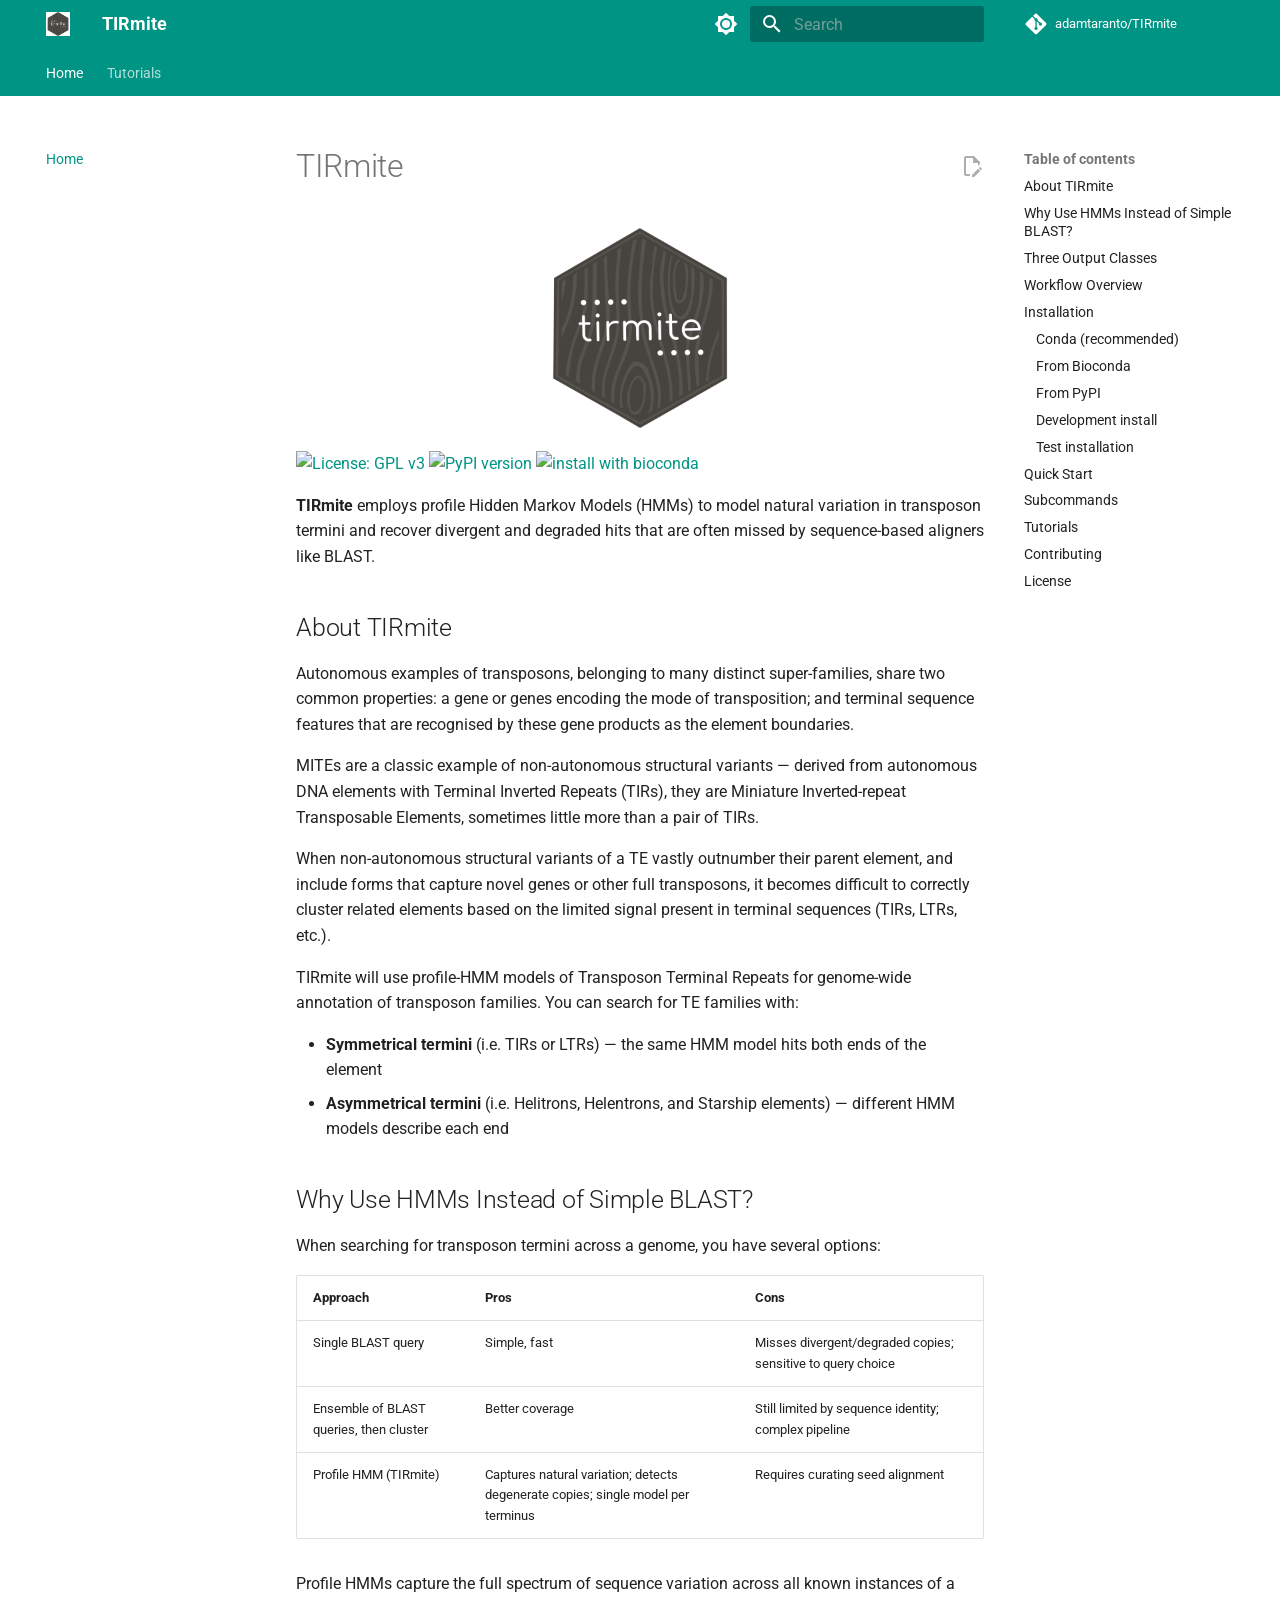
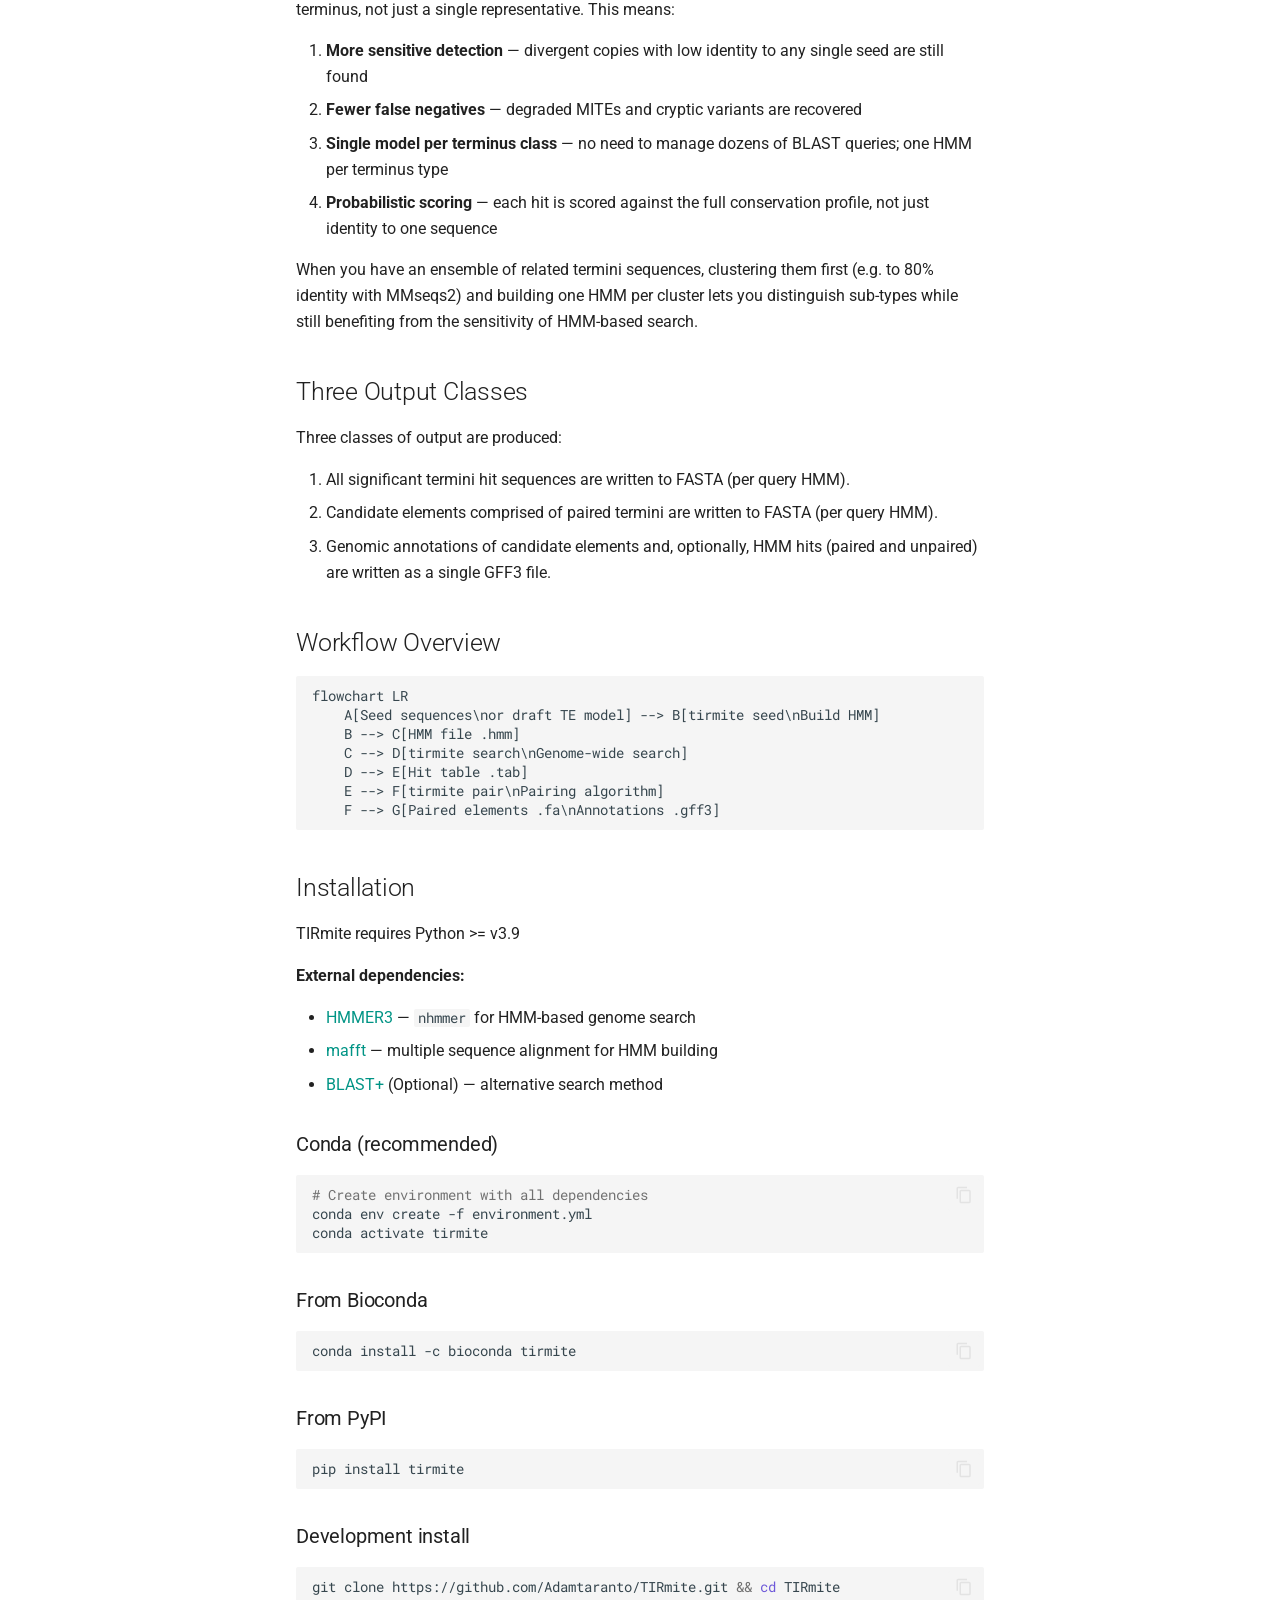
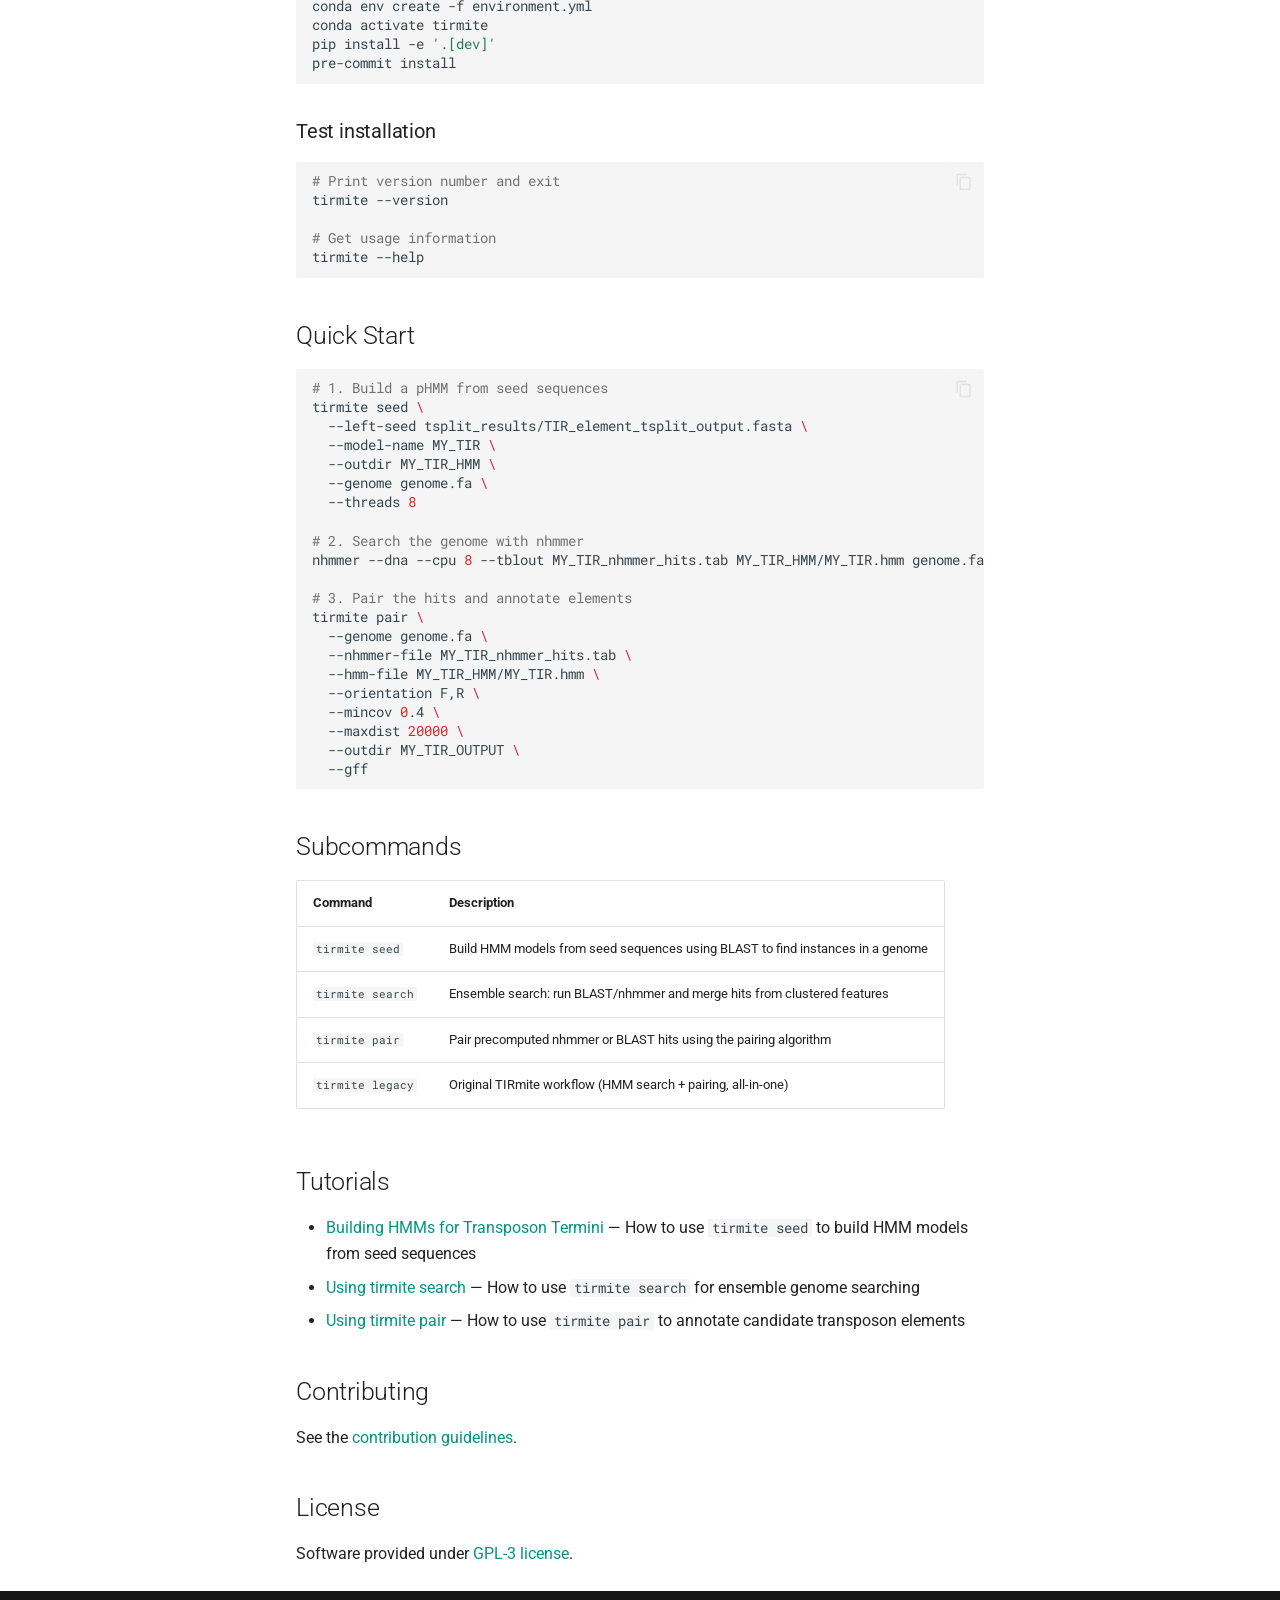
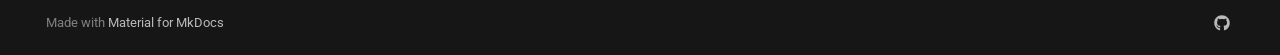
==== commit ccfbc971: "Deployed 65a3cdd with MkDocs version: 1.6.1" ====
--- a/index.html
+++ b/index.html
@@ -1069,7 +1069,7 @@
 <a id="__codelineno-5-18" name="__codelineno-5-18" href="#__codelineno-5-18"></a><span class="w">  </span>--mincov<span class="w"> </span><span class="m">0</span>.4<span class="w"> </span><span class="se">\</span>
 <a id="__codelineno-5-19" name="__codelineno-5-19" href="#__codelineno-5-19"></a><span class="w">  </span>--maxdist<span class="w"> </span><span class="m">20000</span><span class="w"> </span><span class="se">\</span>
 <a id="__codelineno-5-20" name="__codelineno-5-20" href="#__codelineno-5-20"></a><span class="w">  </span>--outdir<span class="w"> </span>MY_TIR_OUTPUT<span class="w"> </span><span class="se">\</span>
-<a id="__codelineno-5-21" name="__codelineno-5-21" href="#__codelineno-5-21"></a><span class="w">  </span>--gff-out
+<a id="__codelineno-5-21" name="__codelineno-5-21" href="#__codelineno-5-21"></a><span class="w">  </span>--gff
 </code></pre></div>
 <h2 id="subcommands">Subcommands<a class="headerlink" href="#subcommands" title="Permanent link">&para;</a></h2>
 <table>
